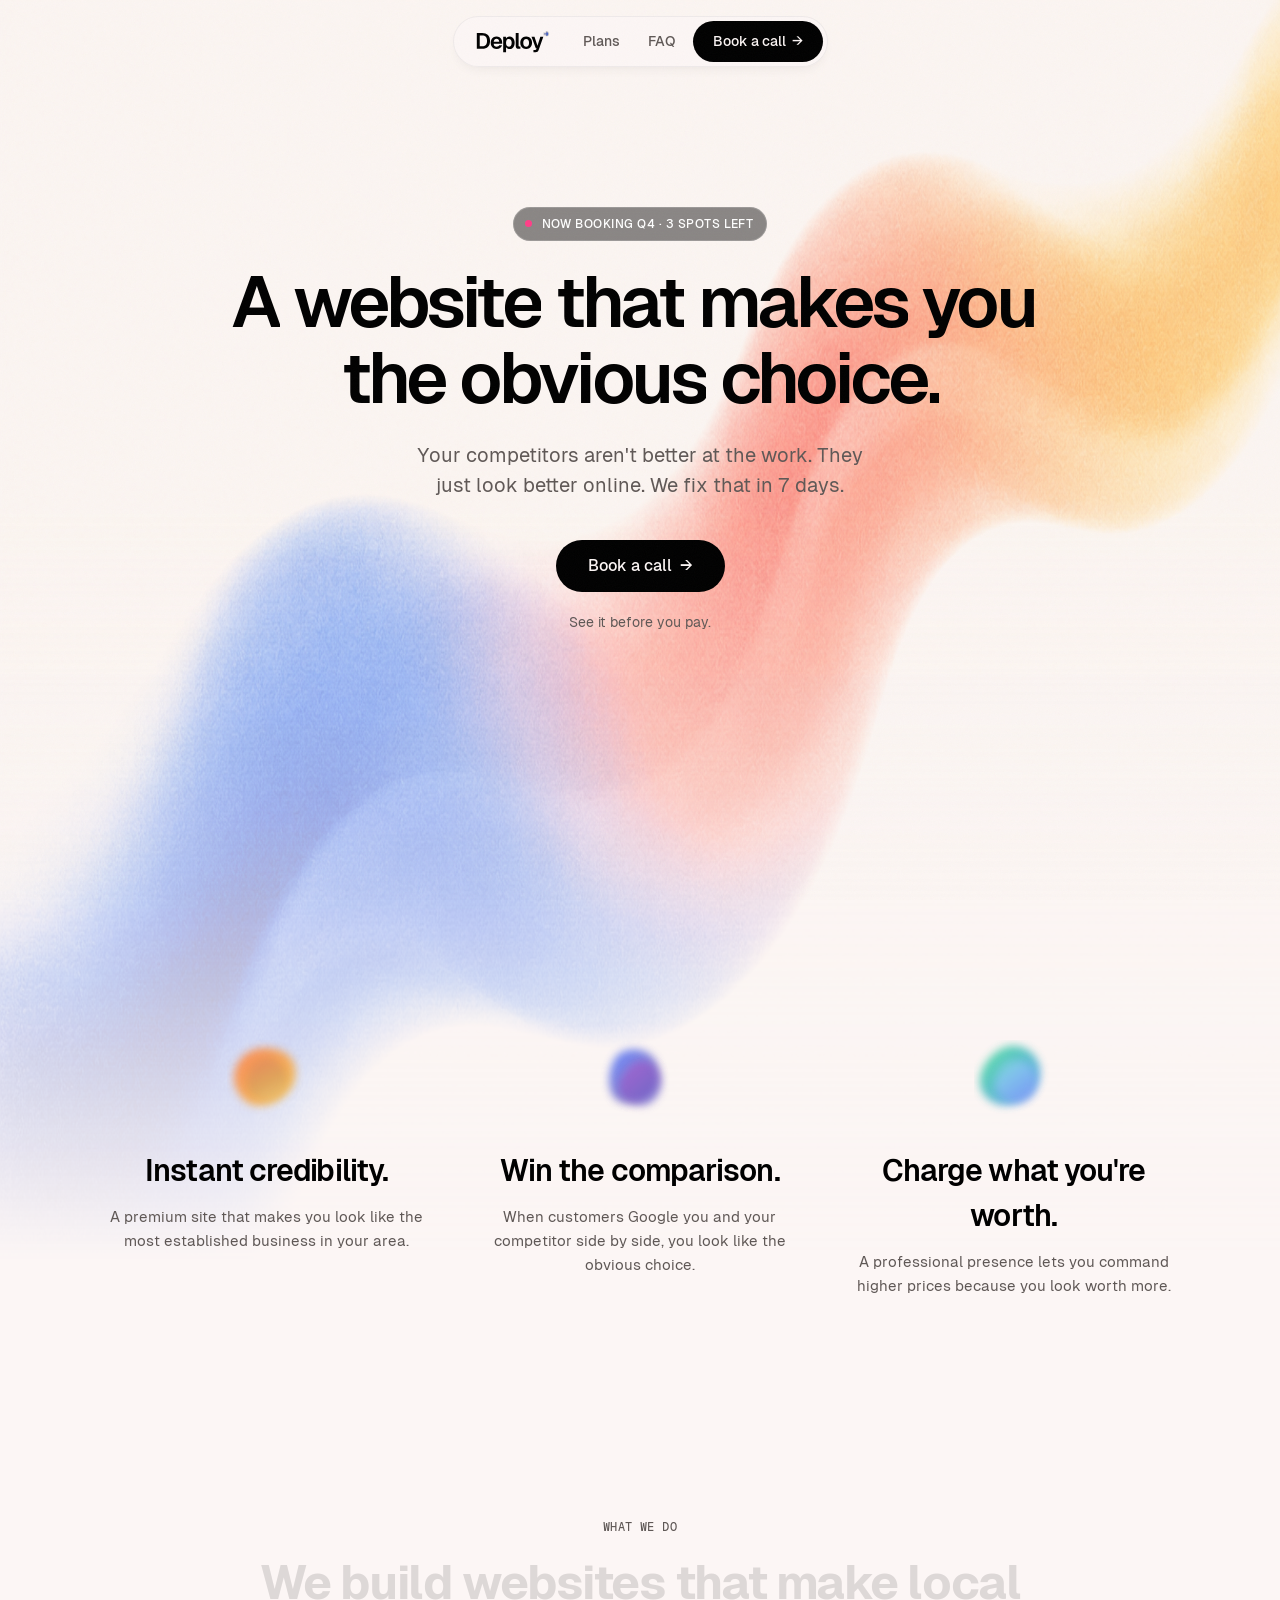
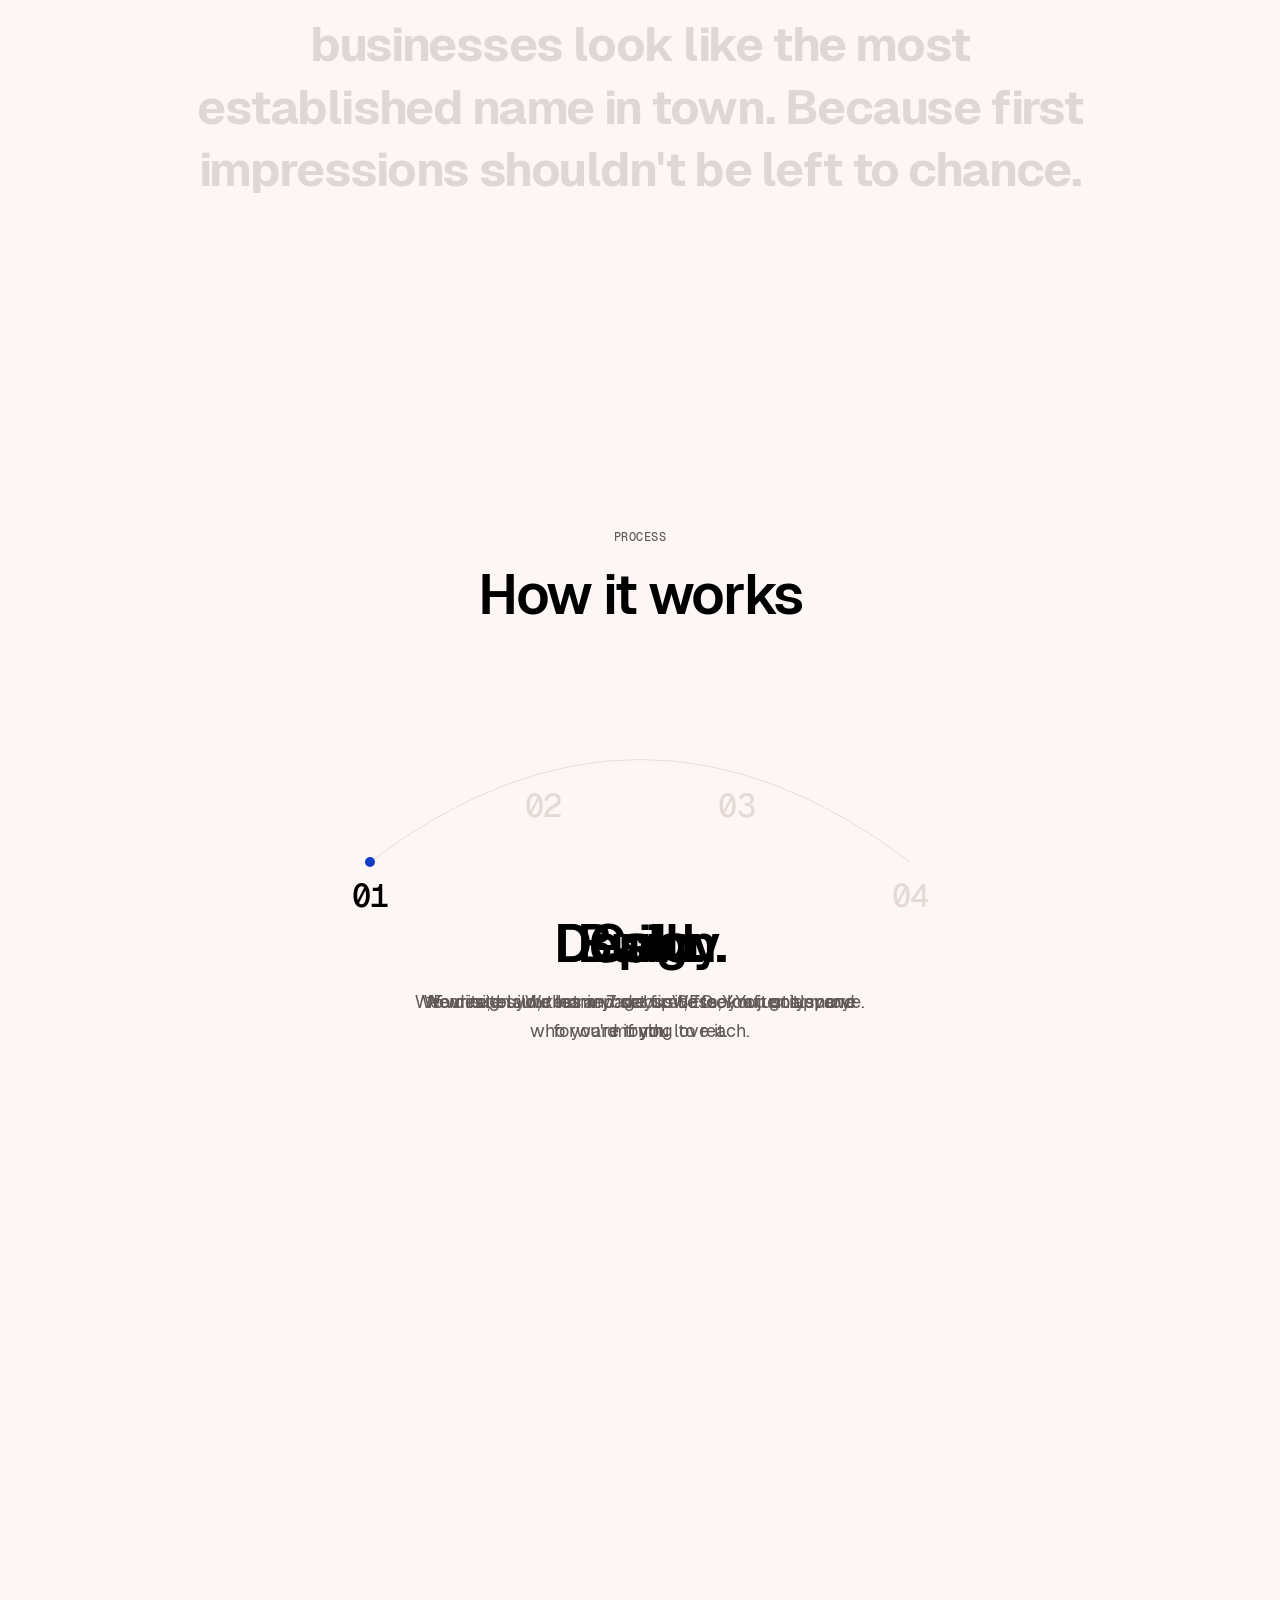
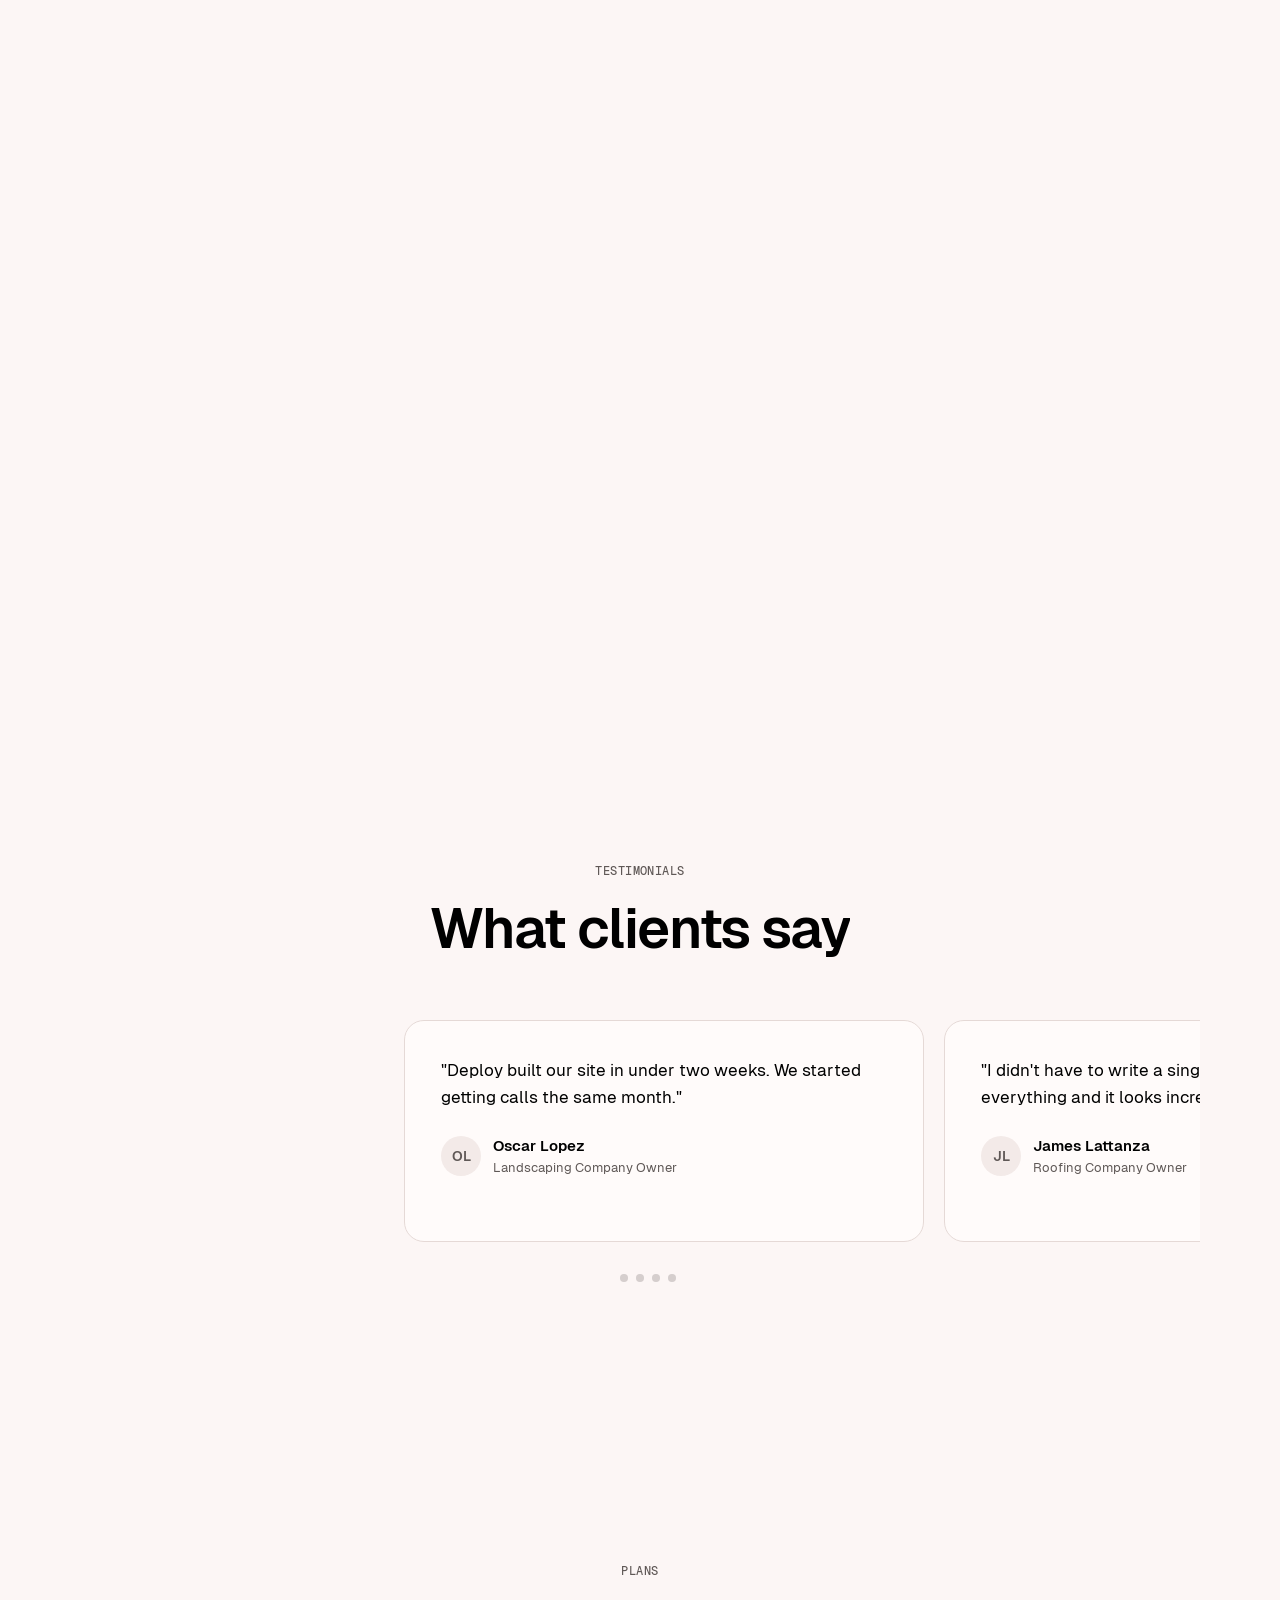
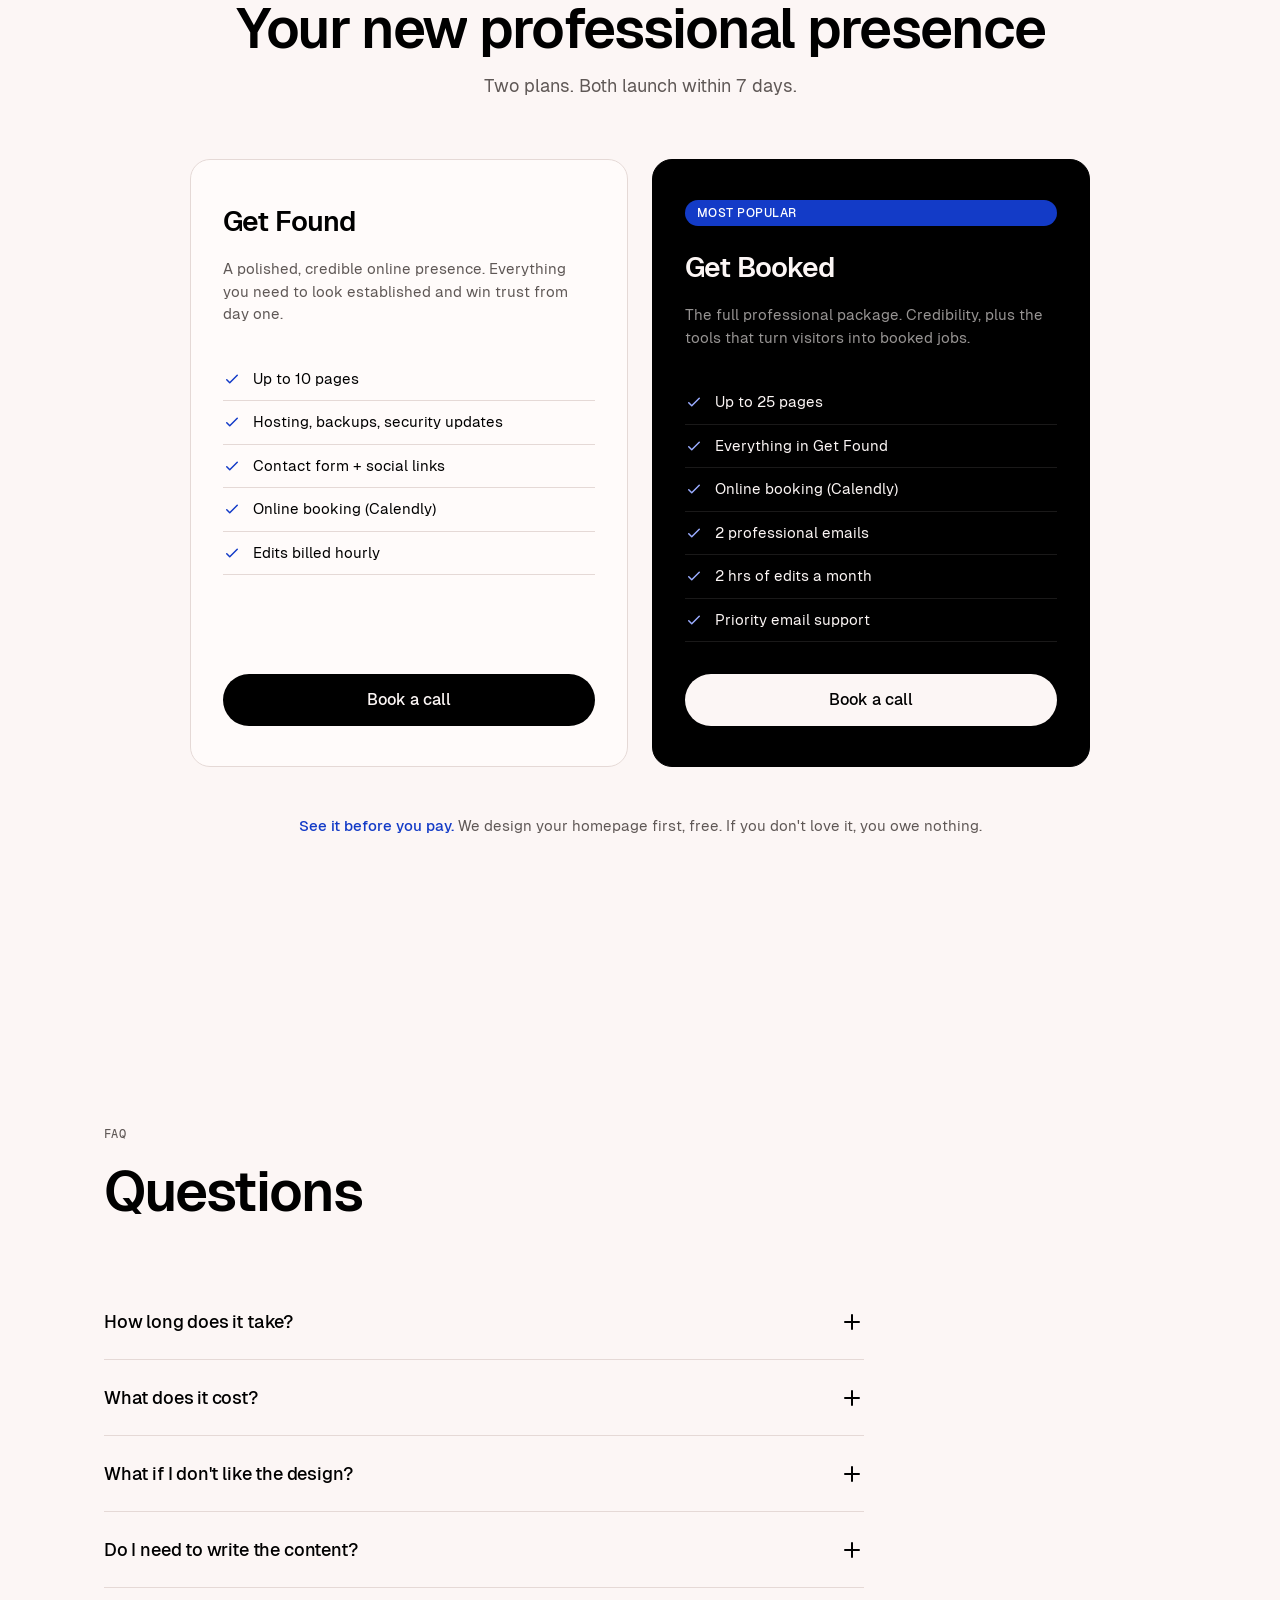
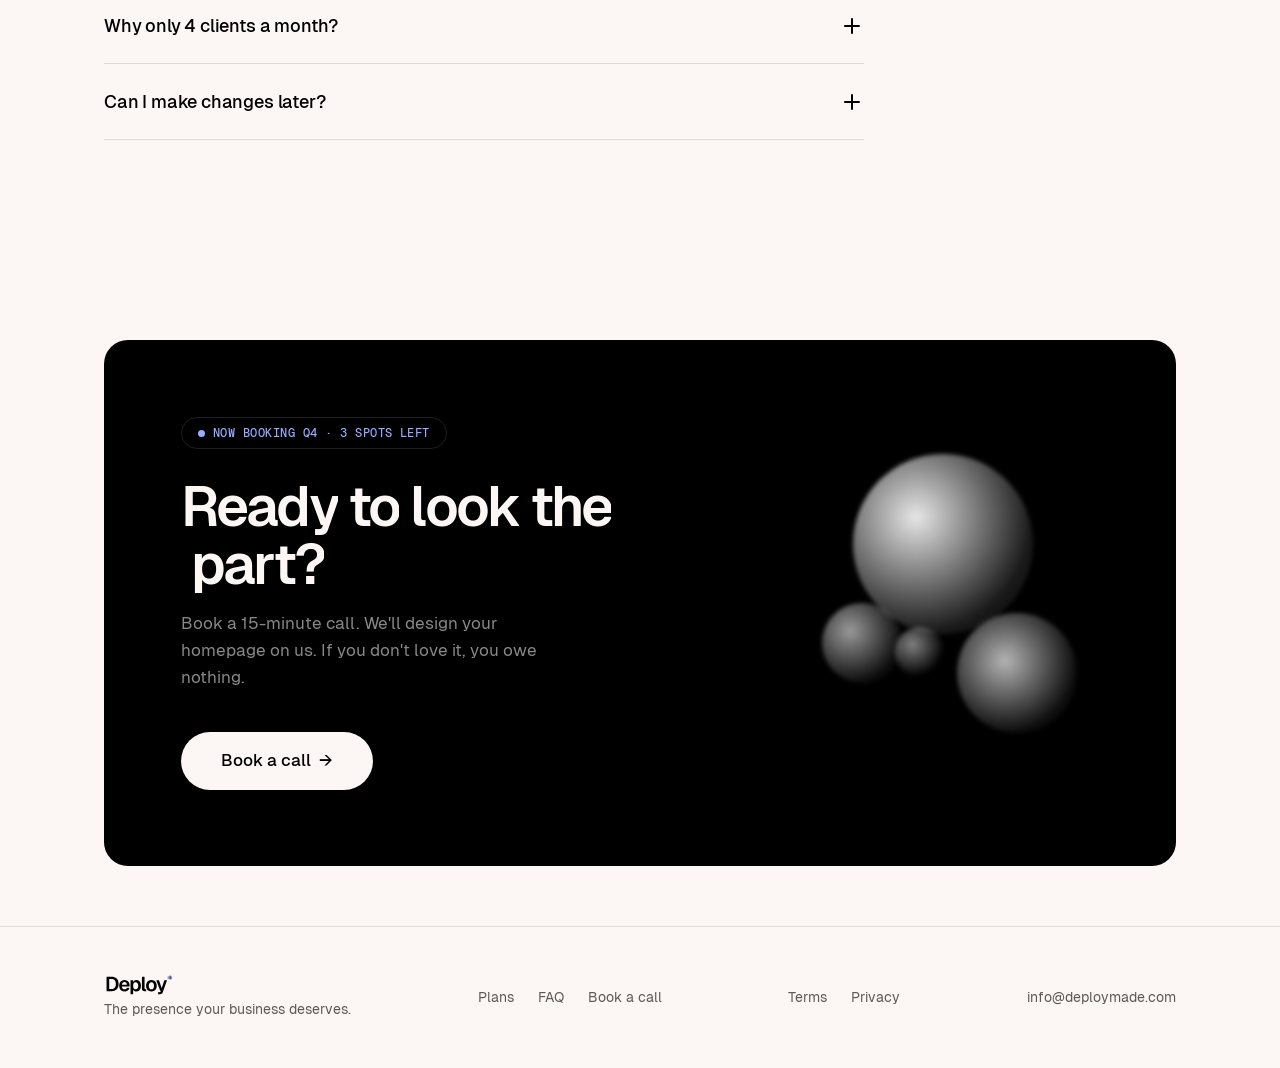
==== index.html @ 28b8e11d "Initial commit: Deploy marketing site Co-Authored-By: Claude Opus 5.5 <noreply@anthropic.com>" ====
<!DOCTYPE html>
<html lang="en">
<head>
  <meta charset="UTF-8">
  <meta name="viewport" content="width=device-width, initial-scale=1.0">
  <title>Deploy | A website that makes you the obvious choice.</title>
  <meta name="description" content="Deploy builds premium websites for local businesses. Look like the most established company in your area. Live in 7 days.">
  <link rel="canonical" href="https://deploymade.com/">
  <meta name="robots" content="index, follow">

  <!-- Open Graph -->
  <meta property="og:type" content="website">
  <meta property="og:url" content="https://deploymade.com/">
  <meta property="og:title" content="Deploy | A website that makes you the obvious choice.">
  <meta property="og:description" content="Deploy builds premium websites for local businesses. Look like the most established company in your area. Live in 7 days.">
  <meta property="og:image" content="https://deploymade.com/og-image.png">
  <meta property="og:site_name" content="Deploy">
  <meta property="og:locale" content="en_US">

  <!-- Twitter Card -->
  <meta name="twitter:card" content="summary_large_image">
  <meta name="twitter:title" content="Deploy | A website that makes you the obvious choice.">
  <meta name="twitter:description" content="Deploy builds premium websites for local businesses. Look like the most established company in your area. Live in 7 days.">
  <meta name="twitter:image" content="https://deploymade.com/og-image.png">

  <!-- Additional SEO -->
  <meta name="author" content="Deploy">
  <meta name="theme-color" content="#FCF6F5">

  <!-- Structured Data -->
  <script type="application/ld+json">
  {
    "@context": "https://schema.org",
    "@type": "ProfessionalService",
    "name": "Deploy",
    "url": "https://deploymade.com",
    "description": "Deploy builds premium websites for local businesses. Look like the most established company in your area. Live in 7 days.",
    "areaServed": "US",
    "serviceType": "Web Design",
    "priceRange": "$$"
  }
  </script>

  <link rel="icon" type="image/x-icon" href="favicon.ico">
  <link rel="icon" type="image/png" sizes="32x32" href="favicon-32x32.png">
  <link rel="apple-touch-icon" sizes="180x180" href="apple-touch-icon.png">

  <!-- Fonts: Geist from Vercel CDN -->
  <style>
    @font-face {
      font-family: 'Geist';
      src: url('fonts/Geist-Regular.woff2') format('woff2');
      font-weight: 400;
      font-style: normal;
      font-display: swap;
    }
    @font-face {
      font-family: 'Geist';
      src: url('fonts/Geist-Medium.woff2') format('woff2');
      font-weight: 500;
      font-style: normal;
      font-display: swap;
    }
    @font-face {
      font-family: 'Geist';
      src: url('fonts/Geist-SemiBold.woff2') format('woff2');
      font-weight: 600;
      font-style: normal;
      font-display: swap;
    }
    @font-face {
      font-family: 'Geist';
      src: url('fonts/Geist-Bold.woff2') format('woff2');
      font-weight: 700;
      font-style: normal;
      font-display: swap;
    }
    @font-face {
      font-family: 'Geist Mono';
      src: url('fonts/GeistMono-Regular.woff2') format('woff2');
      font-weight: 400;
      font-style: normal;
      font-display: swap;
    }
    @font-face {
      font-family: 'Geist Mono';
      src: url('fonts/GeistMono-Medium.woff2') format('woff2');
      font-weight: 500;
      font-style: normal;
      font-display: swap;
    }
    @font-face {
      font-family: 'Geist Mono';
      src: url('fonts/GeistMono-SemiBold.woff2') format('woff2');
      font-weight: 600;
      font-style: normal;
      font-display: swap;
    }
  </style>

  <!-- Favicon (swift) -->
  <link rel="icon" href="data:image/svg+xml,<svg xmlns='http://www.w3.org/2000/svg' viewBox='0 0 100 100'><text y='.9em' font-size='90'>🐦</text></svg>">

  <link rel="stylesheet" href="css/styles.css">

  <!-- Calendly popup widget -->
  <link href="https://assets.calendly.com/assets/external/widget.css" rel="stylesheet">
  <script src="https://assets.calendly.com/assets/external/widget.js" type="text/javascript" async></script>
</head>
<body>

  <!-- ═══════════ PRELOADER ═══════════ -->
  <div class="preloader" id="preloader">
    <div class="preloader-bg"></div>
    <img src="assets/swift-isotype.jpg" alt="" class="preloader-logo">
  </div>

  <!-- ═══════════ NAV ═══════════ -->
  <nav class="nav">
    <div class="nav-pill">
      <a href="#" class="nav-logo">
        <img src="assets/deploy-logo.svg" alt="Deploy" class="nav-logo-img">
      </a>
      <div class="nav-links">
        <a href="#plans">Plans</a>
        <a href="#faq">FAQ</a>
      </div>
      <a href="#book" class="nav-cta">Book a call <span class="arrow">&rarr;</span></a>
      <button class="mobile-toggle" aria-label="Menu">
        <span></span><span></span><span></span>
      </button>
    </div>
  </nav>

  <!-- Mobile Menu -->
  <div class="mobile-menu">
    <a href="#plans">Plans</a>
    <a href="#faq">FAQ</a>
    <a href="#book" class="btn-primary">Book a call <span class="arrow">&rarr;</span></a>
  </div>

  <!-- ═══════════ HERO ═══════════ -->
  <section class="hero">
    <div class="hero-canvas-wrap">
      <canvas id="hero-canvas"></canvas>
      <img id="hero-flow-src" src="assets/hero-flow.png" alt="" style="display:none;">
    </div>
    <div class="container">
      <div class="hero-content">
        <p class="hero-badge"><span class="hero-badge-dot" aria-hidden="true"></span>Now booking Q4 &middot; 3 spots left</p>
        <h1 class="display">A website that makes you the obvious choice.</h1>
        <p class="subhead">Your competitors aren't better at the work. They just look better online. We fix that in 7 days.</p>
        <div class="hero-buttons">
          <a href="#book" class="btn-primary">Book a call <span class="arrow">&rarr;</span></a>
        </div>
        <p class="guarantee">See it before you pay.</p>
      </div>
    </div>
  </section>

  <!-- ═══════════ WORK (hidden until projects ready) ═══════════ -->
  <section id="work" style="display:none;">
    <div class="container">
      <h2 class="headline" data-text-reveal>Work</h2>
      <div class="work-grid" data-stagger="0.15">

        <div class="work-card">
          <div class="work-card-img">
            <div class="placeholder-icon">
              <svg width="48" height="48" fill="none" viewBox="0 0 24 24"><rect x="3" y="3" width="18" height="18" rx="3" stroke="currentColor" stroke-width="1.5"/><path d="M3 16l5-5 4 4 4-6 5 7" stroke="currentColor" stroke-width="1.5" stroke-linejoin="round"/></svg>
            </div>
          </div>
          <div class="work-card-body">
            <h3>Coming soon</h3>
            <div class="work-card-tags">
              <span class="tag">Website</span>
              <span class="tag">SEO</span>
            </div>
          </div>
        </div>

        <div class="work-card">
          <div class="work-card-img">
            <div class="placeholder-icon">
              <svg width="48" height="48" fill="none" viewBox="0 0 24 24"><rect x="3" y="3" width="18" height="18" rx="3" stroke="currentColor" stroke-width="1.5"/><path d="M3 16l5-5 4 4 4-6 5 7" stroke="currentColor" stroke-width="1.5" stroke-linejoin="round"/></svg>
            </div>
          </div>
          <div class="work-card-body">
            <h3>Coming soon</h3>
            <div class="work-card-tags">
              <span class="tag">Website</span>
              <span class="tag">Booking</span>
            </div>
          </div>
        </div>

        <div class="work-card">
          <div class="work-card-img">
            <div class="placeholder-icon">
              <svg width="48" height="48" fill="none" viewBox="0 0 24 24"><rect x="3" y="3" width="18" height="18" rx="3" stroke="currentColor" stroke-width="1.5"/><path d="M3 16l5-5 4 4 4-6 5 7" stroke="currentColor" stroke-width="1.5" stroke-linejoin="round"/></svg>
            </div>
          </div>
          <div class="work-card-body">
            <h3>Coming soon</h3>
            <div class="work-card-tags">
              <span class="tag">Website</span>
              <span class="tag">SEO</span>
            </div>
          </div>
        </div>

        <div class="work-card">
          <div class="work-card-img">
            <div class="placeholder-icon">
              <svg width="48" height="48" fill="none" viewBox="0 0 24 24"><rect x="3" y="3" width="18" height="18" rx="3" stroke="currentColor" stroke-width="1.5"/><path d="M3 16l5-5 4 4 4-6 5 7" stroke="currentColor" stroke-width="1.5" stroke-linejoin="round"/></svg>
            </div>
          </div>
          <div class="work-card-body">
            <h3>Coming soon</h3>
            <div class="work-card-tags">
              <span class="tag">Website</span>
              <span class="tag">Branding</span>
            </div>
          </div>
        </div>

      </div>
    </div>
  </section>

  <!-- ═══════════ VALUE STRIP ═══════════ -->
  <section class="value-strip">
    <div class="container">
      <div class="value-grid" data-stagger="0.15">

        <div class="value-item">
          <div class="value-icon">
            <svg width="80" height="80" viewBox="0 0 80 80" fill="none" xmlns="http://www.w3.org/2000/svg">
              <defs>
                <filter id="blob1-blur" x="-20%" y="-20%" width="140%" height="140%">
                  <feGaussianBlur in="SourceGraphic" stdDeviation="4"/>
                </filter>
                <linearGradient id="blob1-a" x1="10" y1="10" x2="70" y2="70" gradientUnits="userSpaceOnUse">
                  <stop offset="0%" stop-color="#FF7B3A"/>
                  <stop offset="100%" stop-color="#F5C842"/>
                </linearGradient>
                <linearGradient id="blob1-b" x1="30" y1="5" x2="55" y2="65" gradientUnits="userSpaceOnUse">
                  <stop offset="0%" stop-color="#E8785A"/>
                  <stop offset="60%" stop-color="#D4A05C"/>
                  <stop offset="100%" stop-color="#F0D080"/>
                </linearGradient>
              </defs>
              <path d="M38 8c14 0 28 6 30 20s-4 22-14 30-26 10-34 4S4 44 8 30 24 8 38 8z" fill="url(#blob1-a)" filter="url(#blob1-blur)" opacity="0.85"/>
              <path d="M44 18c10 2 18 12 16 24s-10 18-22 18S18 52 20 38s14-22 24-20z" fill="url(#blob1-b)" filter="url(#blob1-blur)" opacity="0.7"/>
            </svg>
          </div>
          <h3>Instant credibility.</h3>
          <p>A premium site that makes you look like the most established business in your area.</p>
        </div>

        <div class="value-item">
          <div class="value-icon">
            <svg width="80" height="80" viewBox="0 0 80 80" fill="none" xmlns="http://www.w3.org/2000/svg">
              <defs>
                <filter id="blob2-blur" x="-20%" y="-20%" width="140%" height="140%">
                  <feGaussianBlur in="SourceGraphic" stdDeviation="4"/>
                </filter>
                <linearGradient id="blob2-a" x1="5" y1="20" x2="50" y2="70" gradientUnits="userSpaceOnUse">
                  <stop offset="0%" stop-color="#4A6CF7"/>
                  <stop offset="100%" stop-color="#7B5EA7"/>
                </linearGradient>
                <linearGradient id="blob2-b" x1="35" y1="10" x2="75" y2="55" gradientUnits="userSpaceOnUse">
                  <stop offset="0%" stop-color="#C850C0"/>
                  <stop offset="100%" stop-color="#4158D0"/>
                </linearGradient>
              </defs>
              <path d="M22 12c12-6 28-2 34 10s4 28-8 36S18 66 12 54 10 18 22 12z" fill="url(#blob2-a)" filter="url(#blob2-blur)" opacity="0.8"/>
              <path d="M48 22c10 4 16 16 12 28s-14 18-26 14S16 50 22 38s16-20 26-16z" fill="url(#blob2-b)" filter="url(#blob2-blur)" opacity="0.6"/>
            </svg>
          </div>
          <h3>Win the comparison.</h3>
          <p>When customers Google you and your competitor side by side, you look like the obvious choice.</p>
        </div>

        <div class="value-item">
          <div class="value-icon">
            <svg width="80" height="80" viewBox="0 0 80 80" fill="none" xmlns="http://www.w3.org/2000/svg">
              <defs>
                <filter id="blob3-blur" x="-20%" y="-20%" width="140%" height="140%">
                  <feGaussianBlur in="SourceGraphic" stdDeviation="4"/>
                </filter>
                <linearGradient id="blob3-a" x1="10" y1="15" x2="65" y2="70" gradientUnits="userSpaceOnUse">
                  <stop offset="0%" stop-color="#34D399"/>
                  <stop offset="100%" stop-color="#3B82F6"/>
                </linearGradient>
                <linearGradient id="blob3-b" x1="20" y1="5" x2="60" y2="60" gradientUnits="userSpaceOnUse">
                  <stop offset="0%" stop-color="#6EE7B7"/>
                  <stop offset="50%" stop-color="#93C5FD"/>
                  <stop offset="100%" stop-color="#818CF8"/>
                </linearGradient>
              </defs>
              <path d="M36 6c16-2 30 10 30 26s-10 28-26 32S8 60 6 44 20 8 36 6z" fill="url(#blob3-a)" filter="url(#blob3-blur)" opacity="0.8"/>
              <path d="M42 20c12 0 22 10 20 24s-12 20-24 18S18 50 22 38s8-18 20-18z" fill="url(#blob3-b)" filter="url(#blob3-blur)" opacity="0.65"/>
            </svg>
          </div>
          <h3>Charge what you're worth.</h3>
          <p>A professional presence lets you command higher prices because you look worth more.</p>
        </div>

      </div>
    </div>
  </section>

  <!-- ═══════════ WHAT WE DO ═══════════ -->
  <section class="what-we-do">
    <div class="container">
      <p class="label" data-reveal="up" style="text-align:center; margin-bottom:16px;">What we do</p>
      <h2 class="scroll-text" data-scroll-reveal>We build websites that make local businesses look like the most established name in town. Because first impressions shouldn't be left to chance.</h2>
    </div>
  </section>

  <!-- ═══════════ HOW IT WORKS ═══════════ -->
  <section id="how-it-works">
    <div class="process-scroll">
      <div class="process-sticky">
        <p class="label" data-reveal="up" style="text-align:center; margin-bottom:16px;">Process</p>
        <h2 class="headline" data-text-reveal style="text-align:center">How it works</h2>

        <div class="process-arc-wrap">
          <svg class="process-arc" viewBox="0 0 600 160" fill="none" xmlns="http://www.w3.org/2000/svg">
            <path class="process-arc-path" d="M 30 155 Q 300 -50 570 155" stroke="rgba(0,0,0,0.1)" stroke-width="1" fill="none"/>
          </svg>
          <div class="process-dot"></div>
          <div class="process-nums">
            <div class="process-num active" data-idx="0">01</div>
            <div class="process-num" data-idx="1">02</div>
            <div class="process-num" data-idx="2">03</div>
            <div class="process-num" data-idx="3">04</div>
          </div>
        </div>

        <div class="process-panels">
          <div class="process-panel active">
            <h3 class="process-title">Call.</h3>
            <p class="process-desc">15 minutes. We learn your business, your goals, and who you're trying to reach.</p>
          </div>
          <div class="process-panel">
            <h3 class="process-title">Design.</h3>
            <p class="process-desc">We design your homepage first, free. You only move forward if you love it.</p>
          </div>
          <div class="process-panel">
            <h3 class="process-title">Build.</h3>
            <p class="process-desc">We write, build, test and set up SEO. You just approve.</p>
          </div>
          <div class="process-panel">
            <h3 class="process-title">Deploy.</h3>
            <p class="process-desc">Your site launches in 7 days. We look after it every month.</p>
          </div>
        </div>
      </div>
    </div>
  </section>

  <!-- ═══════════ TESTIMONIALS ═══════════ -->
  <section id="testimonials">
    <div class="container">
      <p class="label" data-reveal="up" style="text-align:center; margin-bottom:16px;">Testimonials</p>
      <h2 class="headline" data-text-reveal>What clients say</h2>

      <div class="testimonials-carousel" data-stagger="0.2">
        <div class="testimonials-track">

        <div class="testimonial-card">
          <blockquote>"Deploy built our site in under two weeks. We started getting calls the same month."</blockquote>
          <div class="testimonial-author">
            <div class="testimonial-avatar">OL</div>
            <div class="testimonial-info">
              <div class="name">Oscar Lopez</div>
              <div class="role">Landscaping Company Owner</div>
            </div>
          </div>
        </div>

        <div class="testimonial-card">
          <blockquote>"I didn't have to write a single word. They handled everything and it looks incredible."</blockquote>
          <div class="testimonial-author">
            <div class="testimonial-avatar">JL</div>
            <div class="testimonial-info">
              <div class="name">James Lattanza</div>
              <div class="role">Roofing Company Owner</div>
            </div>
          </div>
        </div>

        <div class="testimonial-card">
          <blockquote>"Our old website looked like it was from 2010. Now customers tell us we look like a national brand."</blockquote>
          <div class="testimonial-author">
            <div class="testimonial-avatar">MR</div>
            <div class="testimonial-info">
              <div class="name">Maria Reyes</div>
              <div class="role">Cleaning Service Owner</div>
            </div>
          </div>
        </div>

        <div class="testimonial-card">
          <blockquote>"The whole process was painless. They asked a few questions, and a week later we had a site that actually converts."</blockquote>
          <div class="testimonial-author">
            <div class="testimonial-avatar">DW</div>
            <div class="testimonial-info">
              <div class="name">David Walsh</div>
              <div class="role">HVAC Company Owner</div>
            </div>
          </div>
        </div>

        <div class="testimonial-card">
          <blockquote>"We went from zero online presence to ranking on the first page. Best investment we've made this year."</blockquote>
          <div class="testimonial-author">
            <div class="testimonial-avatar">SK</div>
            <div class="testimonial-info">
              <div class="name">Sarah Kim</div>
              <div class="role">Dental Practice Owner</div>
            </div>
          </div>
        </div>

        </div>
      </div>
      <div class="testimonials-dots"></div>
    </div>
  </section>

  <!-- ═══════════ PLANS ═══════════ -->
  <section id="plans">
    <div class="container">
      <p class="label" data-reveal="up" style="text-align:center; margin-bottom:16px;">Plans</p>
      <h2 class="headline" data-text-reveal>Your new professional presence</h2>
      <p class="plans-intro" data-reveal="up" data-revealDelay="0.2">Two plans. Both launch within 7 days.</p>

      <div class="plans-grid" data-stagger="0.2">

        <!-- Get Found -->
        <div class="plan-card">
          <h3>Get Found</h3>
          <p class="plan-desc">A polished, credible online presence. Everything you need to look established and win trust from day one.</p>
          <ul class="plan-features">
            <li>
              <svg class="check" viewBox="0 0 24 24" fill="none"><path d="M5 13l4 4L19 7" stroke="#133BC7" stroke-width="2" stroke-linecap="round" stroke-linejoin="round"/></svg>
              Up to 10 pages
            </li>
            <li>
              <svg class="check" viewBox="0 0 24 24" fill="none"><path d="M5 13l4 4L19 7" stroke="#133BC7" stroke-width="2" stroke-linecap="round" stroke-linejoin="round"/></svg>
              Hosting, backups, security updates
            </li>
            <li>
              <svg class="check" viewBox="0 0 24 24" fill="none"><path d="M5 13l4 4L19 7" stroke="#133BC7" stroke-width="2" stroke-linecap="round" stroke-linejoin="round"/></svg>
              Contact form + social links
            </li>
            <li>
              <svg class="check" viewBox="0 0 24 24" fill="none"><path d="M5 13l4 4L19 7" stroke="#133BC7" stroke-width="2" stroke-linecap="round" stroke-linejoin="round"/></svg>
              Online booking (Calendly)
            </li>
            <li>
              <svg class="check" viewBox="0 0 24 24" fill="none"><path d="M5 13l4 4L19 7" stroke="#133BC7" stroke-width="2" stroke-linecap="round" stroke-linejoin="round"/></svg>
              Edits billed hourly
            </li>
          </ul>
          <a href="#book" class="btn-plan">Book a call</a>
        </div>

        <!-- Get Booked -->
        <div class="plan-card featured">
          <span class="plan-badge">Most popular</span>
          <h3>Get Booked</h3>
          <p class="plan-desc">The full professional package. Credibility, plus the tools that turn visitors into booked jobs.</p>
          <ul class="plan-features">
            <li>
              <svg class="check" viewBox="0 0 24 24" fill="none"><path d="M5 13l4 4L19 7" stroke="#9AACFF" stroke-width="2" stroke-linecap="round" stroke-linejoin="round"/></svg>
              Up to 25 pages
            </li>
            <li>
              <svg class="check" viewBox="0 0 24 24" fill="none"><path d="M5 13l4 4L19 7" stroke="#9AACFF" stroke-width="2" stroke-linecap="round" stroke-linejoin="round"/></svg>
              Everything in Get Found
            </li>
            <li>
              <svg class="check" viewBox="0 0 24 24" fill="none"><path d="M5 13l4 4L19 7" stroke="#9AACFF" stroke-width="2" stroke-linecap="round" stroke-linejoin="round"/></svg>
              Online booking (Calendly)
            </li>
            <li>
              <svg class="check" viewBox="0 0 24 24" fill="none"><path d="M5 13l4 4L19 7" stroke="#9AACFF" stroke-width="2" stroke-linecap="round" stroke-linejoin="round"/></svg>
              2 professional emails
            </li>
            <li>
              <svg class="check" viewBox="0 0 24 24" fill="none"><path d="M5 13l4 4L19 7" stroke="#9AACFF" stroke-width="2" stroke-linecap="round" stroke-linejoin="round"/></svg>
              2 hrs of edits a month
            </li>
            <li>
              <svg class="check" viewBox="0 0 24 24" fill="none"><path d="M5 13l4 4L19 7" stroke="#9AACFF" stroke-width="2" stroke-linecap="round" stroke-linejoin="round"/></svg>
              Priority email support
            </li>
          </ul>
          <a href="#book" class="btn-plan">Book a call</a>
        </div>

      </div>

      <div class="plans-footer" data-reveal="up" data-revealDelay="0.3">
        <p><span class="blue">See it before you pay.</span> We design your homepage first, free. If you don't love it, you owe nothing.</p>
      </div>
    </div>
  </section>

  <!-- ═══════════ FAQ ═══════════ -->
  <section id="faq">
    <div class="container">
      <p class="label" data-reveal="up" style="margin-bottom:16px;">FAQ</p>
      <h2 class="headline" data-text-reveal>Questions</h2>

      <div class="faq-list" data-stagger="0.1">

        <div class="faq-item">
          <button class="faq-question">
            How long does it take?
            <svg class="faq-icon" viewBox="0 0 24 24" fill="none"><path d="M12 5v14M5 12h14" stroke="currentColor" stroke-width="2" stroke-linecap="round"/></svg>
          </button>
          <div class="faq-answer">
            <div class="faq-answer-inner">About 7 days once we have everything we need from you.</div>
          </div>
        </div>

        <div class="faq-item">
          <button class="faq-question">
            What does it cost?
            <svg class="faq-icon" viewBox="0 0 24 24" fill="none"><path d="M12 5v14M5 12h14" stroke="currentColor" stroke-width="2" stroke-linecap="round"/></svg>
          </button>
          <div class="faq-answer">
            <div class="faq-answer-inner">Every plan is quoted on the call, so you only pay for what you need.</div>
          </div>
        </div>

        <div class="faq-item">
          <button class="faq-question">
            What if I don't like the design?
            <svg class="faq-icon" viewBox="0 0 24 24" fill="none"><path d="M12 5v14M5 12h14" stroke="currentColor" stroke-width="2" stroke-linecap="round"/></svg>
          </button>
          <div class="faq-answer">
            <div class="faq-answer-inner">Then you don't pay anything. See it before you pay.</div>
          </div>
        </div>

        <div class="faq-item">
          <button class="faq-question">
            Do I need to write the content?
            <svg class="faq-icon" viewBox="0 0 24 24" fill="none"><path d="M12 5v14M5 12h14" stroke="currentColor" stroke-width="2" stroke-linecap="round"/></svg>
          </button>
          <div class="faq-answer">
            <div class="faq-answer-inner">No. We write everything. You just approve.</div>
          </div>
        </div>

        <div class="faq-item">
          <button class="faq-question">
            Why only 4 clients a month?
            <svg class="faq-icon" viewBox="0 0 24 24" fill="none"><path d="M12 5v14M5 12h14" stroke="currentColor" stroke-width="2" stroke-linecap="round"/></svg>
          </button>
          <div class="faq-answer">
            <div class="faq-answer-inner">We're a small, dedicated team. Limiting new projects is how we launch every site in 7 days without cutting corners.</div>
          </div>
        </div>

        <div class="faq-item">
          <button class="faq-question">
            Can I make changes later?
            <svg class="faq-icon" viewBox="0 0 24 24" fill="none"><path d="M12 5v14M5 12h14" stroke="currentColor" stroke-width="2" stroke-linecap="round"/></svg>
          </button>
          <div class="faq-answer">
            <div class="faq-answer-inner">Yes. Ongoing updates are included with select plans. We'll walk you through the options on the call.</div>
          </div>
        </div>

      </div>
    </div>
  </section>

  <!-- ═══════════ CLOSING CTA ═══════════ -->
  <section class="closing-cta" id="book">
    <div class="container">
      <div class="cta-card">
        <div class="cta-content">
          <div class="spots" data-reveal="up"><span class="hero-badge-dot" aria-hidden="true"></span>Now booking Q4 &middot; 3 spots left</div>
          <h2 class="display" data-text-reveal>Ready to look the part?</h2>
          <p class="subhead" data-reveal="up" data-revealDelay="0.2">Book a 15-minute call. We'll design your homepage on us. If you don't love it, you owe nothing.</p>
          <a href="#book" class="btn-cta" data-reveal="up" data-revealDelay="0.4">Book a call <span class="arrow">&rarr;</span></a>
        </div>
        <div class="cta-visual" aria-hidden="true">
          <div class="cta-orb cta-orb-1"></div>
          <div class="cta-orb cta-orb-2"></div>
          <div class="cta-orb cta-orb-3"></div>
          <div class="cta-orb cta-orb-4"></div>
        </div>
      </div>
    </div>
  </section>

  <!-- ═══════════ FOOTER ═══════════ -->
  <footer class="footer">
    <div class="container">
      <div class="footer-inner">
        <div class="footer-brand">
          <div class="logo-text">
            <img src="assets/deploy-logo.svg" alt="Deploy" class="footer-logo-img">
          </div>
          <span class="footer-tagline">The presence your business deserves.</span>
        </div>
        <div class="footer-links">
          <a href="#plans">Plans</a>
          <a href="#faq">FAQ</a>
          <a href="#book">Book a call</a>
        </div>
        <div class="footer-links">
          <a href="/terms">Terms</a>
          <a href="/privacy">Privacy</a>
        </div>
        <div class="footer-email">
          <a href="mailto:info@deploymade.com">info@deploymade.com</a>
        </div>
      </div>
    </div>
  </footer>

  <script src="js/main.js"></script>
  <script>
    document.addEventListener('click', function(e) {
      var link = e.target.closest('a[href="#book"]');
      if (link && typeof Calendly !== 'undefined') {
        e.preventDefault();
        Calendly.initPopupWidget({ url: 'https://calendly.com/deploymade-info/30min' });
      }
    });
  </script>
</body>
</html>
---- css/styles.css ----
/* ═══════════════════════════════════════════════
   Deploy — Brand Tokens
   ═══════════════════════════════════════════════ */
:root {
  --cream:       #FCF6F5;
  --cream-50:    #FFFBFA;
  --cream-200:   #F3EAE8;
  --line:        #E5D9D6;
  --ink:         #000000;
  --ink-muted:   #5F5856;
  --swift-blue:  #133BC7;
  --swift-light: #9AACFF;

  --font-sans:  'Geist', -apple-system, BlinkMacSystemFont, 'Segoe UI', sans-serif;
  --font-mono:  'Geist Mono', 'SF Mono', 'Fira Code', monospace;

  --ease-out: cubic-bezier(0.16, 1, 0.3, 1);
  --ease-in-out: cubic-bezier(0.65, 0, 0.35, 1);

  --max-w: 1200px;
  --gutter: 24px;
}

@media (min-width: 768px) {
  :root { --gutter: 40px; }
}
@media (min-width: 1024px) {
  :root { --gutter: 64px; }
}

/* ═══════════════════════════════════════════════
   Reset
   ═══════════════════════════════════════════════ */
*, *::before, *::after { box-sizing: border-box; margin: 0; padding: 0; }

html {
  scroll-behavior: smooth;
  -webkit-font-smoothing: antialiased;
  -moz-osx-font-smoothing: grayscale;
}

body {
  font-family: var(--font-sans);
  font-weight: 400;
  font-size: 17px;
  line-height: 1.5;
  color: var(--ink);
  background: var(--cream);
  overflow-x: hidden;
}

/* Preloader */
.preloader {
  position: fixed;
  inset: 0;
  z-index: 9999;
  background: var(--cream);
  display: flex;
  align-items: center;
  justify-content: center;
}
.preloader.fly .preloader-bg {
  opacity: 0;
}
.preloader.hidden {
  visibility: hidden;
  pointer-events: none;
}
.preloader-bg {
  position: absolute;
  inset: 0;
  background: var(--cream);
  transition: opacity 0.5s cubic-bezier(0.16, 1, 0.3, 1) 0.4s;
}
.preloader-logo {
  width: 400px;
  height: 400px;
  object-fit: contain;
  position: relative;
  z-index: 1;
  animation: preloaderPulse 1.8s ease-in-out infinite;
}
.preloader.fly .preloader-logo {
  animation: flyAway 1s cubic-bezier(0.4, 0, 0.2, 1) forwards;
}
@keyframes preloaderPulse {
  0%, 100% { opacity: 0.4; transform: scale(0.95); }
  50% { opacity: 1; transform: scale(1); }
}
@keyframes flyAway {
  0%   { transform: translate(0, 0) rotate(0deg) scale(1); opacity: 1; }
  30%  { transform: translate(5vw, -20px) rotate(-5deg) scale(1.05); opacity: 1; }
  100% { transform: translate(120vw, -100px) rotate(15deg) scale(0.5); opacity: 0; }
}

img, svg { display: block; max-width: 100%; }
a { color: inherit; text-decoration: none; }
button { font: inherit; cursor: pointer; border: none; background: none; }
ul, ol { list-style: none; }

/* ═══════════════════════════════════════════════
   Typography
   ═══════════════════════════════════════════════ */
.display {
  font-weight: 600;
  letter-spacing: -0.05em;
  line-height: 1.05;
}
.headline {
  font-weight: 600;
  letter-spacing: -0.03em;
  line-height: 1.15;
}
.label {
  font-family: var(--font-mono);
  font-weight: 500;
  font-size: 12px;
  letter-spacing: 0.04em;
  text-transform: uppercase;
  color: var(--ink-muted);
}

/* ═══════════════════════════════════════════════
   Layout
   ═══════════════════════════════════════════════ */
.container {
  width: 100%;
  max-width: var(--max-w);
  margin: 0 auto;
  padding: 0 var(--gutter);
}

section {
  padding: 100px 0;
}

@media (min-width: 768px) {
  section { padding: 140px 0; }
}

/* ═══════════════════════════════════════════════
   Card perspective for tilt hover
   ═══════════════════════════════════════════════ */
.work-card, .plan-card, .testimonial-card {
  perspective: 800px;
}

/* Hero canvas */
.hero-canvas-wrap {
  position: absolute;
  top: 0;
  left: 0;
  right: 0;
  bottom: -40vh;
  z-index: 0;
  overflow: hidden;
  -webkit-mask-image: linear-gradient(to bottom, black 40%, transparent 100%);
  mask-image: linear-gradient(to bottom, black 40%, transparent 100%);
}
.hero-canvas-wrap canvas {
  display: block;
  width: 100%;
  height: 100%;
  opacity: 0.65;
}
.hero-content {
  position: relative;
  z-index: 1;
  pointer-events: auto;
}
.hero .container {
  position: relative;
  z-index: 1;
}
.hero-bg-image {
  position: absolute;
  inset: 0;
  z-index: 0;
  overflow: hidden;
  opacity: 0.2;
  transition: opacity 1.5s ease;
}
.hero-bg-image img {
  width: 100%;
  height: 100%;
  object-fit: cover;
}


/* ═══════════════════════════════════════════════
   Navigation — frosted glass floating pill
   ═══════════════════════════════════════════════ */
.nav {
  position: fixed;
  top: 16px;
  left: 0;
  right: 0;
  z-index: 100;
  display: flex;
  justify-content: center;
  pointer-events: none;
}
.nav-pill {
  display: flex;
  align-items: center;
  gap: 4px;
  padding: 4px;
  border-radius: 100px;
  background: rgba(252, 246, 245, 0.94);
  backdrop-filter: blur(40px);
  -webkit-backdrop-filter: blur(40px);
  border: 1px solid rgba(200, 200, 200, 0.25);
  box-shadow:
    0 6px 10px -2px rgba(0, 0, 0, 0.04),
    0 2px 4px -2px rgba(0, 0, 0, 0.03);
  pointer-events: auto;
  transition: box-shadow 0.4s, background 0.4s;
}
.nav.scrolled .nav-pill {
  box-shadow:
    0 8px 16px -4px rgba(0, 0, 0, 0.08),
    0 2px 6px -2px rgba(0, 0, 0, 0.04);
}
.nav-logo {
  display: flex;
  align-items: center;
  padding: 0 14px 0 16px;
  white-space: nowrap;
}
.nav-logo-img {
  height: 22px;
  width: auto;
}
.nav-links {
  display: none;
  align-items: center;
  gap: 0;
}
.nav-links a {
  font-size: 14px;
  font-weight: 500;
  color: var(--ink-muted);
  padding: 8px 14px;
  border-radius: 100px;
  transition: color 0.25s, background 0.25s;
}
.nav-links a:hover {
  color: var(--ink);
  background: rgba(0, 0, 0, 0.04);
}
.nav-cta {
  display: inline-flex;
  align-items: center;
  gap: 6px;
  padding: 10px 20px;
  background: var(--ink);
  color: var(--cream);
  border-radius: 100px;
  font-size: 14px;
  font-weight: 500;
  white-space: nowrap;
  transition: background 0.3s, transform 0.3s var(--ease-out);
}
.nav-cta:hover {
  background: #1a1a1a;
  transform: scale(1.04);
}
.nav-cta .arrow {
  transition: transform 0.3s var(--ease-out);
}
.nav-cta:hover .arrow {
  transform: translateX(3px);
}

.mobile-toggle {
  display: flex;
  flex-direction: column;
  gap: 5px;
  padding: 8px;
}
.mobile-toggle span {
  display: block;
  width: 20px;
  height: 2px;
  background: var(--ink);
  border-radius: 2px;
  transition: transform 0.3s, opacity 0.3s;
}
.mobile-toggle.active span:nth-child(1) {
  transform: translateY(7px) rotate(45deg);
}
.mobile-toggle.active span:nth-child(2) {
  opacity: 0;
}
.mobile-toggle.active span:nth-child(3) {
  transform: translateY(-7px) rotate(-45deg);
}

.mobile-menu {
  position: fixed;
  inset: 0;
  background: var(--cream);
  z-index: 99;
  display: flex;
  flex-direction: column;
  justify-content: center;
  align-items: center;
  gap: 32px;
  opacity: 0;
  pointer-events: none;
  transition: opacity 0.4s;
}
.mobile-menu.open {
  opacity: 1;
  pointer-events: auto;
}
.mobile-menu a {
  font-size: 32px;
  font-weight: 600;
  letter-spacing: -0.03em;
}

@media (min-width: 768px) {
  .nav-links { display: flex; }
  .mobile-toggle { display: none; }
}

/* ═══════════════════════════════════════════════
   Hero
   ═══════════════════════════════════════════════ */
.hero {
  min-height: 100vh;
  display: flex;
  align-items: center;
  justify-content: center;
  text-align: center;
  padding-top: 80px;
  position: relative;
}
.hero-content {
  max-width: 820px;
  margin: 0 auto;
}
.hero .label {
  margin-bottom: 24px;
}
@keyframes badge-blink {
  50% { opacity: 0.25; }
}
.hero-badge {
  display: inline-flex;
  align-items: center;
  gap: 10px;
  margin: 0 0 24px;
  padding: 8px 14px 8px 12px;
  border-radius: 999px;
  font-size: 12px;
  font-weight: 500;
  letter-spacing: 0.04em;
  text-transform: uppercase;
  color: #fff;
  background: rgba(0, 0, 0, 0.45);
  backdrop-filter: blur(12px);
  -webkit-backdrop-filter: blur(12px);
  box-shadow: inset 0 0 0 1px rgba(255, 255, 255, 0.16);
}
.hero-badge-dot {
  width: 7px;
  height: 7px;
  flex: 0 0 auto;
  border-radius: 50%;
  background: #ff3e88;
  animation: badge-blink 1.4s ease-in-out infinite;
}
.hero h1 {
  font-size: clamp(40px, 8vw, 72px);
  margin-bottom: 24px;
}
.hero .subhead {
  font-size: clamp(17px, 2.5vw, 20px);
  color: var(--ink-muted);
  max-width: 480px;
  margin: 0 auto 40px;
}
.hero-buttons {
  display: flex;
  flex-wrap: wrap;
  justify-content: center;
  gap: 16px;
  margin-bottom: 20px;
}
.hero .guarantee {
  font-size: 14px;
  color: var(--ink-muted);
}

.btn-primary {
  display: inline-flex;
  align-items: center;
  gap: 8px;
  padding: 14px 32px;
  background: var(--ink);
  color: var(--cream);
  border-radius: 100px;
  font-size: 16px;
  font-weight: 500;
  transition: background 0.3s, transform 0.3s var(--ease-out);
}
.btn-primary:hover {
  background: #1a1a1a;
  transform: scale(1.03);
}
.btn-primary .arrow {
  transition: transform 0.3s var(--ease-out);
}
.btn-primary:hover .arrow {
  transform: translateX(3px);
}

.btn-secondary {
  display: inline-flex;
  align-items: center;
  gap: 8px;
  padding: 14px 32px;
  background: transparent;
  color: var(--ink);
  border: 1px solid var(--line);
  border-radius: 100px;
  font-size: 16px;
  font-weight: 500;
  transition: border-color 0.3s, background 0.3s, transform 0.3s var(--ease-out);
}
.btn-secondary:hover {
  border-color: var(--ink);
  background: var(--cream-50);
  transform: scale(1.03);
}

/* ═══════════════════════════════════════════════
   Work
   ═══════════════════════════════════════════════ */
#work {
  position: relative;
  z-index: 1;
}
#work .section-header {
  display: flex;
  justify-content: space-between;
  align-items: baseline;
  margin-bottom: 60px;
}
#work h2 {
  font-size: clamp(36px, 5vw, 56px);
}
.work-grid {
  display: grid;
  grid-template-columns: 1fr;
  gap: 24px;
}
@media (min-width: 768px) {
  .work-grid { grid-template-columns: 1fr 1fr; }
}
.work-card {
  border-radius: 16px;
  overflow: hidden;
  background: var(--cream-200);
  transition: transform 0.5s var(--ease-out);
  cursor: pointer;
}
.work-card:hover {
  transform: translateY(-6px);
}
.work-card-img {
  aspect-ratio: 4/3;
  background: var(--cream-200);
  position: relative;
  overflow: hidden;
}
.work-card-img .placeholder-icon {
  position: absolute;
  inset: 0;
  display: flex;
  align-items: center;
  justify-content: center;
  font-size: 48px;
  color: var(--line);
}
.work-card-body {
  padding: 24px;
}
.work-card-body h3 {
  font-size: 20px;
  font-weight: 600;
  letter-spacing: -0.02em;
  margin-bottom: 8px;
}
.work-card-tags {
  display: flex;
  gap: 8px;
  flex-wrap: wrap;
}
.tag {
  display: inline-block;
  padding: 4px 12px;
  border: 1px solid var(--line);
  border-radius: 100px;
  font-size: 13px;
  color: var(--ink-muted);
}

/* ═══════════════════════════════════════════════
   Value Strip
   ═══════════════════════════════════════════════ */
.value-strip {
  padding: 140px 0 100px;
}
.value-grid {
  display: grid;
  grid-template-columns: 1fr;
  gap: 48px;
  text-align: center;
  align-items: start;
}
@media (min-width: 768px) {
  .value-grid {
    grid-template-columns: 1fr 1fr 1fr;
    gap: 48px;
    text-align: center;
  }
}
.value-item {
  display: flex;
  flex-direction: column;
  align-items: center;
}
.value-item h3 {
  font-size: clamp(24px, 3vw, 30px);
  font-weight: 600;
  letter-spacing: -0.03em;
  margin-bottom: 12px;
}
.value-item p {
  color: var(--ink-muted);
  font-size: 15px;
  line-height: 1.6;
  max-width: 360px;
  margin: 0 auto;
}
@keyframes blob-enter {
  0%   { transform: scale(0); opacity: 0; }
  50%  { transform: scale(1.18); opacity: 1; }
  70%  { transform: scale(0.92); }
  85%  { transform: scale(1.05); }
  100% { transform: scale(1); opacity: 1; }
}
.value-item .value-icon {
  width: 80px;
  height: 80px;
  margin-bottom: 28px;
  display: flex;
  align-items: center;
  justify-content: center;
  transform: scale(0);
  opacity: 0;
}
.value-item .value-icon.enter {
  animation: blob-enter 0.9s cubic-bezier(0.16, 1, 0.3, 1) forwards;
}
@media (min-width: 768px) {
  .value-item .value-icon { margin: 0 auto 28px; }
}
@media (max-width: 767px) {
  .value-item .value-icon { margin: 0 auto 28px; }
  .value-item p { margin: 0 auto; }
}

/* Blob animations */
@keyframes blob-float-a {
  0%, 100% { transform: translate(0, 0) scale(1); }
  25%  { transform: translate(4px, -5px) scale(1.05); }
  50%  { transform: translate(-3px, 4px) scale(0.96); }
  75%  { transform: translate(5px, 2px) scale(1.03); }
}
@keyframes blob-float-b {
  0%, 100% { transform: translate(0, 0) scale(1); }
  25%  { transform: translate(-5px, 3px) scale(0.96); }
  50%  { transform: translate(4px, -3px) scale(1.06); }
  75%  { transform: translate(-3px, -4px) scale(0.98); }
}
@keyframes blob-drift {
  0%, 100% { transform: rotate(0deg); }
  50% { transform: rotate(12deg); }
}
.value-icon svg {
  animation: blob-drift 12s ease-in-out infinite;
}
.value-item:nth-child(2) .value-icon svg { animation-delay: -4s; animation-direction: reverse; }
.value-item:nth-child(3) .value-icon svg { animation-delay: -8s; }
.value-icon svg path {
  transform-box: fill-box;
  transform-origin: center;
}
.value-icon svg path:first-of-type {
  animation: blob-float-a 7s ease-in-out infinite;
}
.value-icon svg path:last-of-type {
  animation: blob-float-b 9s ease-in-out infinite;
}
.value-item:nth-child(2) .value-icon svg path:first-of-type { animation-delay: -2s; }
.value-item:nth-child(2) .value-icon svg path:last-of-type  { animation-delay: -5s; }
.value-item:nth-child(3) .value-icon svg path:first-of-type { animation-delay: -4s; }
.value-item:nth-child(3) .value-icon svg path:last-of-type  { animation-delay: -7s; }

/* ═══════════════════════════════════════════════
   What We Do — scroll text reveal
   ═══════════════════════════════════════════════ */
.what-we-do {
  padding: 120px 0;
}
.scroll-text {
  font-size: clamp(28px, 4.5vw, 48px);
  font-weight: 700;
  letter-spacing: -0.03em;
  line-height: 1.3;
  text-align: center;
  max-width: 900px;
  margin: 0 auto;
}
.scroll-text .scroll-word {
  transition: color 0.3s ease;
  color: rgba(0, 0, 0, 0.12);
}
.scroll-text .scroll-word.visible {
  color: var(--ink);
}

/* ═══════════════════════════════════════════════
   Plans
   ═══════════════════════════════════════════════ */
#plans h2 {
  font-size: clamp(36px, 5vw, 56px);
  text-align: center;
  margin-bottom: 12px;
}
#plans .plans-intro {
  text-align: center;
  color: var(--ink-muted);
  margin-bottom: 60px;
  font-size: 18px;
}
.plans-grid {
  display: grid;
  grid-template-columns: 1fr;
  gap: 24px;
  max-width: 900px;
  margin: 0 auto;
  perspective: 1000px;
}
@media (min-width: 768px) {
  .plans-grid { grid-template-columns: 1fr 1fr; }
}
.plan-card {
  --mouse-x: 50%;
  --mouse-y: 50%;
  border: 1px solid var(--line);
  border-radius: 20px;
  padding: 40px 32px;
  background: var(--cream-50);
  transition: transform 0.4s var(--ease-out), box-shadow 0.4s, border-color 0.3s;
  position: relative;
  display: flex;
  flex-direction: column;
  transform-style: preserve-3d;
}
.plan-card:hover {
  transform: translateY(-4px);
  border-color: rgba(19, 59, 199, 0.3);
}
.plan-card::after {
  content: '';
  position: absolute;
  inset: 0;
  border-radius: inherit;
  background: radial-gradient(
    300px circle at var(--mouse-x) var(--mouse-y),
    rgba(19, 59, 199, 0.12),
    transparent 40%
  );
  opacity: 0;
  transition: opacity 0.4s;
  pointer-events: none;
}
.plan-card:hover::after {
  opacity: 1;
}
.plan-card.featured {
  background: var(--ink);
  color: var(--cream);
  border-color: var(--ink);
}
.plan-card.featured:hover {
  border-color: rgba(154, 172, 255, 0.4);
}
.plan-card.featured::after {
  background: radial-gradient(
    300px circle at var(--mouse-x) var(--mouse-y),
    rgba(154, 172, 255, 0.15),
    transparent 40%
  );
}
.plan-badge {
  display: inline-block;
  padding: 4px 12px;
  border-radius: 100px;
  font-size: 12px;
  font-weight: 500;
  letter-spacing: 0.04em;
  text-transform: uppercase;
  background: var(--swift-blue);
  color: white;
  margin-bottom: 20px;
}
.plan-card h3 {
  font-size: 28px;
  font-weight: 600;
  letter-spacing: -0.03em;
  margin-bottom: 16px;
}
.plan-price {
  margin-bottom: 4px;
}
.price-amount {
  font-size: 48px;
  font-weight: 700;
  letter-spacing: -0.04em;
}
.price-period {
  font-size: 16px;
  font-weight: 400;
  color: var(--ink-muted);
}
.plan-card.featured .price-period {
  color: rgba(252, 246, 245, 0.5);
}
.plan-setup {
  font-size: 14px;
  color: var(--ink-muted);
  margin-bottom: 20px;
}
.plan-card.featured .plan-setup {
  color: rgba(252, 246, 245, 0.5);
}
.plan-card .plan-desc {
  font-size: 15px;
  color: var(--ink-muted);
  margin-bottom: 32px;
  line-height: 1.5;
}
.plan-card.featured .plan-desc {
  color: rgba(252, 246, 245, 0.6);
}
.plan-minimum {
  font-size: 13px;
  color: var(--ink-muted);
  margin-bottom: 24px;
  text-align: center;
}
.plan-card.featured .plan-minimum {
  color: rgba(252, 246, 245, 0.4);
}
.plan-features {
  margin-bottom: 32px;
}
.plan-features li {
  padding: 10px 0;
  border-bottom: 1px solid var(--line);
  font-size: 15px;
  display: flex;
  align-items: center;
  gap: 12px;
}
.plan-card.featured .plan-features li {
  border-color: rgba(252, 246, 245, 0.1);
}
.plan-features .check {
  width: 18px;
  height: 18px;
  flex-shrink: 0;
}
.plan-card .btn-plan {
  display: block;
  width: 100%;
  padding: 14px;
  text-align: center;
  border-radius: 100px;
  font-size: 16px;
  font-weight: 500;
  transition: background 0.3s, transform 0.3s var(--ease-out);
  margin-top: auto;
  background: var(--ink);
  color: var(--cream);
}
.plan-card .btn-plan:hover {
  background: #1a1a1a;
  transform: scale(1.02);
}
.plan-card.featured .btn-plan {
  background: var(--cream);
  color: var(--ink);
}
.plan-card.featured .btn-plan:hover {
  background: var(--cream-50);
}

.plans-footer {
  max-width: 900px;
  margin: 48px auto 0;
  text-align: center;
}
.plans-footer p {
  color: var(--ink-muted);
  font-size: 15px;
  margin-bottom: 8px;
}
.plans-footer .blue {
  color: var(--swift-blue);
  font-weight: 500;
}

/* ═══════════════════════════════════════════════
   How It Works
   ═══════════════════════════════════════════════ */
#how-it-works h2 {
  font-size: clamp(36px, 5vw, 56px);
  text-align: center;
  margin-bottom: 80px;
}
/* Process — Orionix-inspired arc */
#how-it-works { padding: 0; }
.process-scroll {
  height: 400vh;
  position: relative;
}
.process-sticky {
  position: sticky;
  top: 0;
  height: 100vh;
  display: flex;
  flex-direction: column;
  align-items: center;
  justify-content: center;
  padding: 80px 24px 40px;
  overflow: hidden;
}
.process-sticky .label { margin-bottom: 8px; }
.process-sticky .headline { margin-bottom: 40px; }

.process-arc-wrap {
  position: relative;
  width: 100%;
  max-width: 600px;
  margin: 0 auto 48px;
}
.process-arc {
  width: 100%;
  height: auto;
  display: block;
}
.process-arc-path {
  vector-effect: non-scaling-stroke;
}

.process-dot {
  width: 10px;
  height: 10px;
  border-radius: 50%;
  background: var(--swift-blue);
  position: absolute;
  top: 0;
  left: 0;
  transition: top 0.5s cubic-bezier(0.16, 1, 0.3, 1), left 0.5s cubic-bezier(0.16, 1, 0.3, 1);
  z-index: 2;
  pointer-events: none;
}

.process-nums {
  position: absolute;
  inset: 0;
  pointer-events: none;
}
.process-num {
  position: absolute;
  font-family: var(--font-mono);
  font-weight: 500;
  font-size: clamp(20px, 3vw, 32px);
  color: var(--line);
  transition: color 0.5s cubic-bezier(0.16, 1, 0.3, 1), opacity 0.5s, transform 0.5s cubic-bezier(0.16, 1, 0.3, 1);
  transform: translate(-50%, 0);
  letter-spacing: -0.02em;
  white-space: nowrap;
}
.process-num.active {
  color: var(--ink);
  font-weight: 600;
}

.process-panels {
  position: relative;
  text-align: center;
  width: 100%;
  max-width: 600px;
  min-height: 140px;
}
.process-panel {
  position: absolute;
  inset: 0;
  opacity: 0;
  transform: translateY(16px);
  transition: opacity 0.5s cubic-bezier(0.16, 1, 0.3, 1), transform 0.5s cubic-bezier(0.16, 1, 0.3, 1);
  pointer-events: none;
}
.process-panel.active {
  opacity: 1;
  transform: translateY(0);
  pointer-events: auto;
  position: relative;
}
.process-title {
  font-size: clamp(32px, 5vw, 52px);
  font-weight: 600;
  letter-spacing: -0.04em;
  line-height: 1.1;
  margin-bottom: 16px;
}
.process-desc {
  font-size: clamp(15px, 1.8vw, 18px);
  color: var(--ink-muted);
  max-width: 460px;
  margin: 0 auto;
  line-height: 1.6;
}

/* ═══════════════════════════════════════════════
   Testimonials
   ═══════════════════════════════════════════════ */
#testimonials {
  background: var(--cream);
}
#testimonials h2 {
  font-size: clamp(36px, 5vw, 56px);
  text-align: center;
  margin-bottom: 60px;
}
.testimonials-carousel {
  position: relative;
  overflow: hidden;
  margin: 0 -24px;
  padding: 0 24px;
  cursor: grab;
}
.testimonials-carousel:active { cursor: grabbing; }
.testimonials-track {
  display: flex;
  gap: 20px;
  transition: transform 0.5s cubic-bezier(0.16, 1, 0.3, 1);
  will-change: transform;
}
.testimonials-track.dragging { transition: none; }
.testimonial-card {
  flex: 0 0 min(520px, 85vw);
  background: var(--cream-50);
  border-radius: 20px;
  padding: 36px;
  border: 1px solid var(--line);
  user-select: none;
}
.testimonials-dots {
  display: flex;
  justify-content: center;
  gap: 8px;
  margin-top: 32px;
}
.testimonials-dots .dot {
  width: 8px;
  height: 8px;
  border-radius: 50%;
  background: var(--ink-muted);
  opacity: 0.25;
  transition: opacity 0.3s, transform 0.3s;
  cursor: pointer;
}
.testimonials-dots .dot.active {
  opacity: 1;
  transform: scale(1.3);
  background: var(--swift);
}
.testimonial-card blockquote {
  font-size: 17px;
  line-height: 1.6;
  margin-bottom: 24px;
  font-style: normal;
}
.testimonial-author {
  display: flex;
  align-items: center;
  gap: 12px;
}
.testimonial-avatar {
  width: 40px;
  height: 40px;
  border-radius: 50%;
  background: var(--cream-200);
  display: flex;
  align-items: center;
  justify-content: center;
  font-weight: 600;
  font-size: 14px;
  color: var(--ink-muted);
}
.testimonial-info .name {
  font-weight: 600;
  font-size: 15px;
}
.testimonial-info .role {
  font-size: 13px;
  color: var(--ink-muted);
}

/* ═══════════════════════════════════════════════
   FAQ
   ═══════════════════════════════════════════════ */
#faq h2 {
  font-size: clamp(36px, 5vw, 56px);
  margin-bottom: 60px;
}
.faq-list {
  max-width: 760px;
}
.faq-item {
  border-bottom: 1px solid var(--line);
}
.faq-question {
  width: 100%;
  display: flex;
  justify-content: space-between;
  align-items: center;
  padding: 24px 0;
  text-align: left;
  font-size: 18px;
  font-weight: 500;
  letter-spacing: -0.01em;
  color: var(--ink);
  gap: 16px;
}
.faq-question:hover {
  color: var(--ink-muted);
}
.faq-icon {
  width: 24px;
  height: 24px;
  flex-shrink: 0;
  transition: transform 0.3s var(--ease-out);
}
.faq-item.open .faq-icon {
  transform: rotate(45deg);
}
.faq-answer {
  max-height: 0;
  overflow: hidden;
  transition: max-height 0.4s var(--ease-out), padding 0.4s var(--ease-out);
}
.faq-answer-inner {
  padding-bottom: 24px;
  color: var(--ink-muted);
  font-size: 16px;
  line-height: 1.6;
  max-width: 600px;
}

/* ═══════════════════════════════════════════════
   Closing CTA
   ═══════════════════════════════════════════════ */
.closing-cta {
  padding: 60px 0;
}
.cta-card {
  background: var(--ink);
  color: var(--cream);
  border-radius: 24px;
  padding: clamp(48px, 6vw, 80px);
  position: relative;
  overflow: hidden;
  display: grid;
  grid-template-columns: 1fr;
  gap: 40px;
  min-height: 400px;
}
@media (min-width: 768px) {
  .cta-card {
    grid-template-columns: 1fr 1fr;
    align-items: center;
  }
}
.cta-content {
  position: relative;
  z-index: 2;
}
.closing-cta h2 {
  font-size: clamp(36px, 6vw, 56px);
  margin-bottom: 16px;
  line-height: 1.05;
}
.closing-cta .subhead {
  font-size: 17px;
  color: rgba(252, 246, 245, 0.55);
  margin-bottom: 40px;
  max-width: 400px;
  line-height: 1.6;
}
.closing-cta .spots {
  display: inline-flex;
  align-items: center;
  gap: 8px;
  padding: 6px 16px;
  border: 1px solid rgba(252, 246, 245, 0.12);
  border-radius: 100px;
  font-family: var(--font-mono);
  font-size: 12px;
  font-weight: 500;
  letter-spacing: 0.04em;
  text-transform: uppercase;
  margin-bottom: 28px;
  color: var(--swift-light);
}
.spots .hero-badge-dot {
  background: var(--swift-light);
}
.btn-cta {
  display: inline-flex;
  align-items: center;
  gap: 8px;
  padding: 16px 40px;
  background: var(--cream);
  color: var(--ink);
  border-radius: 100px;
  font-size: 17px;
  font-weight: 500;
  transition: background 0.3s, transform 0.3s var(--ease-out);
}
.btn-cta:hover {
  background: var(--cream-50);
  transform: scale(1.03);
}
.btn-cta .arrow {
  transition: transform 0.3s var(--ease-out);
}
.btn-cta:hover .arrow {
  transform: translateX(3px);
}
.cta-visual {
  position: relative;
  width: 100%;
  height: 100%;
  min-height: 250px;
}
@media (max-width: 767px) {
  .cta-visual { display: none; }
}
.cta-orb {
  position: absolute;
  border-radius: 50%;
  filter: blur(2px);
}
.cta-orb-1 {
  width: 180px;
  height: 180px;
  background: radial-gradient(circle at 35% 35%, rgba(255,255,255,0.9), rgba(255,255,255,0.1) 70%, transparent);
  top: 10%;
  right: 15%;
  animation: orbFloat1 8s ease-in-out infinite;
}
.cta-orb-2 {
  width: 120px;
  height: 120px;
  background: radial-gradient(circle at 40% 40%, rgba(255,255,255,0.7), rgba(255,255,255,0.05) 70%, transparent);
  bottom: 15%;
  right: 5%;
  animation: orbFloat2 10s ease-in-out infinite;
}
.cta-orb-3 {
  width: 80px;
  height: 80px;
  background: radial-gradient(circle at 35% 35%, rgba(255,255,255,0.6), rgba(255,255,255,0.05) 70%, transparent);
  top: 50%;
  right: 45%;
  animation: orbFloat3 7s ease-in-out infinite;
}
.cta-orb-4 {
  width: 50px;
  height: 50px;
  background: radial-gradient(circle at 35% 35%, rgba(255,255,255,0.5), transparent 70%);
  bottom: 30%;
  right: 35%;
  animation: orbFloat2 9s ease-in-out infinite reverse;
}
@keyframes orbFloat1 {
  0%, 100% { transform: translate(0, 0) scale(1); }
  33% { transform: translate(-15px, 20px) scale(1.05); }
  66% { transform: translate(10px, -10px) scale(0.95); }
}
@keyframes orbFloat2 {
  0%, 100% { transform: translate(0, 0) scale(1); }
  50% { transform: translate(20px, -25px) scale(1.08); }
}
@keyframes orbFloat3 {
  0%, 100% { transform: translate(0, 0); }
  40% { transform: translate(-10px, -20px); }
  80% { transform: translate(15px, 10px); }
}

/* ═══════════════════════════════════════════════
   Footer
   ═══════════════════════════════════════════════ */
.footer {
  padding: 48px 0;
  border-top: 1px solid var(--line);
}
.footer-inner {
  display: flex;
  flex-direction: column;
  gap: 32px;
}
@media (min-width: 768px) {
  .footer-inner {
    flex-direction: row;
    justify-content: space-between;
    align-items: center;
  }
}
.footer-brand {
  display: flex;
  flex-direction: column;
  gap: 4px;
}
.footer-brand .logo-text {
  display: flex;
  align-items: center;
}
.footer-logo-img {
  height: 20px;
  width: auto;
}
.footer-tagline {
  font-size: 14px;
  color: var(--ink-muted);
}
.footer-links {
  display: flex;
  flex-wrap: wrap;
  gap: 24px;
}
.footer-links a {
  font-size: 14px;
  color: var(--ink-muted);
  transition: color 0.25s;
}
.footer-links a:hover {
  color: var(--ink);
}
.footer-email {
  font-size: 14px;
  color: var(--ink-muted);
}
.footer-email a {
  transition: color 0.25s;
}
.footer-email a:hover {
  color: var(--swift-blue);
}

/* ═══════════════════════════════════════════════
   Grain Overlay
   ═══════════════════════════════════════════════ */
body::after {
  content: '';
  position: fixed;
  inset: 0;
  pointer-events: none;
  z-index: 9999;
  opacity: 0.03;
  background-image: url("data:image/svg+xml,%3Csvg viewBox='0 0 256 256' xmlns='http://www.w3.org/2000/svg'%3E%3Cfilter id='noise'%3E%3CfeTurbulence type='fractalNoise' baseFrequency='0.9' numOctaves='4' stitchTiles='stitch'/%3E%3C/filter%3E%3Crect width='100%25' height='100%25' filter='url(%23noise)'/%3E%3C/svg%3E");
  background-repeat: repeat;
  background-size: 256px 256px;
}

/* ═══════════════════════════════════════════════
   Mobile Optimizations
   ═══════════════════════════════════════════════ */
@media (max-width: 767px) {
  /* Hero — reduce top space, tighten padding */
  .hero {
    min-height: auto;
    padding: 120px 0 60px;
  }
  .hero h1 {
    font-size: 36px;
    margin-bottom: 16px;
  }
  .hero .subhead {
    font-size: 16px;
    margin-bottom: 32px;
  }
  .hero-badge {
    font-size: 11px;
    padding: 6px 12px 6px 10px;
    gap: 8px;
  }

  /* Value strip — less padding and gap */
  .value-strip {
    padding: 80px 0 60px;
  }
  .value-grid {
    gap: 32px;
  }
  .value-item h3 {
    font-size: 22px;
  }
  .value-item p {
    font-size: 14px;
  }

  /* What we do — less padding */
  .what-we-do {
    padding: 60px 0;
  }
  .scroll-text {
    font-size: 26px;
    line-height: 1.35;
  }

  /* Process — add horizontal padding so numbers don't clip */
  .process-sticky {
    padding: 60px 16px 32px;
  }
  .process-arc-wrap {
    margin: 0 24px 40px;
    max-width: calc(100% - 48px);
  }
  .process-sticky .headline {
    font-size: 32px;
    margin-bottom: 28px;
  }
  .process-panel h3 {
    font-size: 28px;
  }
  .process-panel p {
    font-size: 15px;
  }

  /* Testimonials — tighter */
  #testimonials {
    padding: 60px 0;
  }
  #testimonials h2 {
    font-size: 32px;
  }
  .testimonial-card {
    padding: 24px;
  }
  .testimonial-card blockquote {
    font-size: 16px;
  }

  /* Plans — tighter */
  #plans {
    padding: 60px 0;
  }
  #plans h2 {
    font-size: 32px;
  }
  .plan-card {
    padding: 32px 24px;
  }
  .plans-intro {
    font-size: 16px;
    margin-bottom: 40px;
  }

  /* FAQ — tighter */
  #faq {
    padding: 60px 0;
  }

  /* Closing CTA — spots badge no-wrap, tighter padding */
  .closing-cta {
    padding: 40px 0;
  }
  .closing-cta .spots {
    white-space: nowrap;
    font-size: 11px;
    padding: 5px 12px;
    gap: 6px;
  }
  .closing-cta h2 {
    font-size: 32px;
  }
  .closing-cta .subhead {
    font-size: 15px;
    margin-bottom: 28px;
  }
  .cta-card {
    padding: 36px 24px;
    min-height: auto;
    border-radius: 20px;
  }

  /* Footer — compact */
  .footer {
    padding: 32px 0;
  }
  .footer-inner {
    gap: 24px;
  }
}
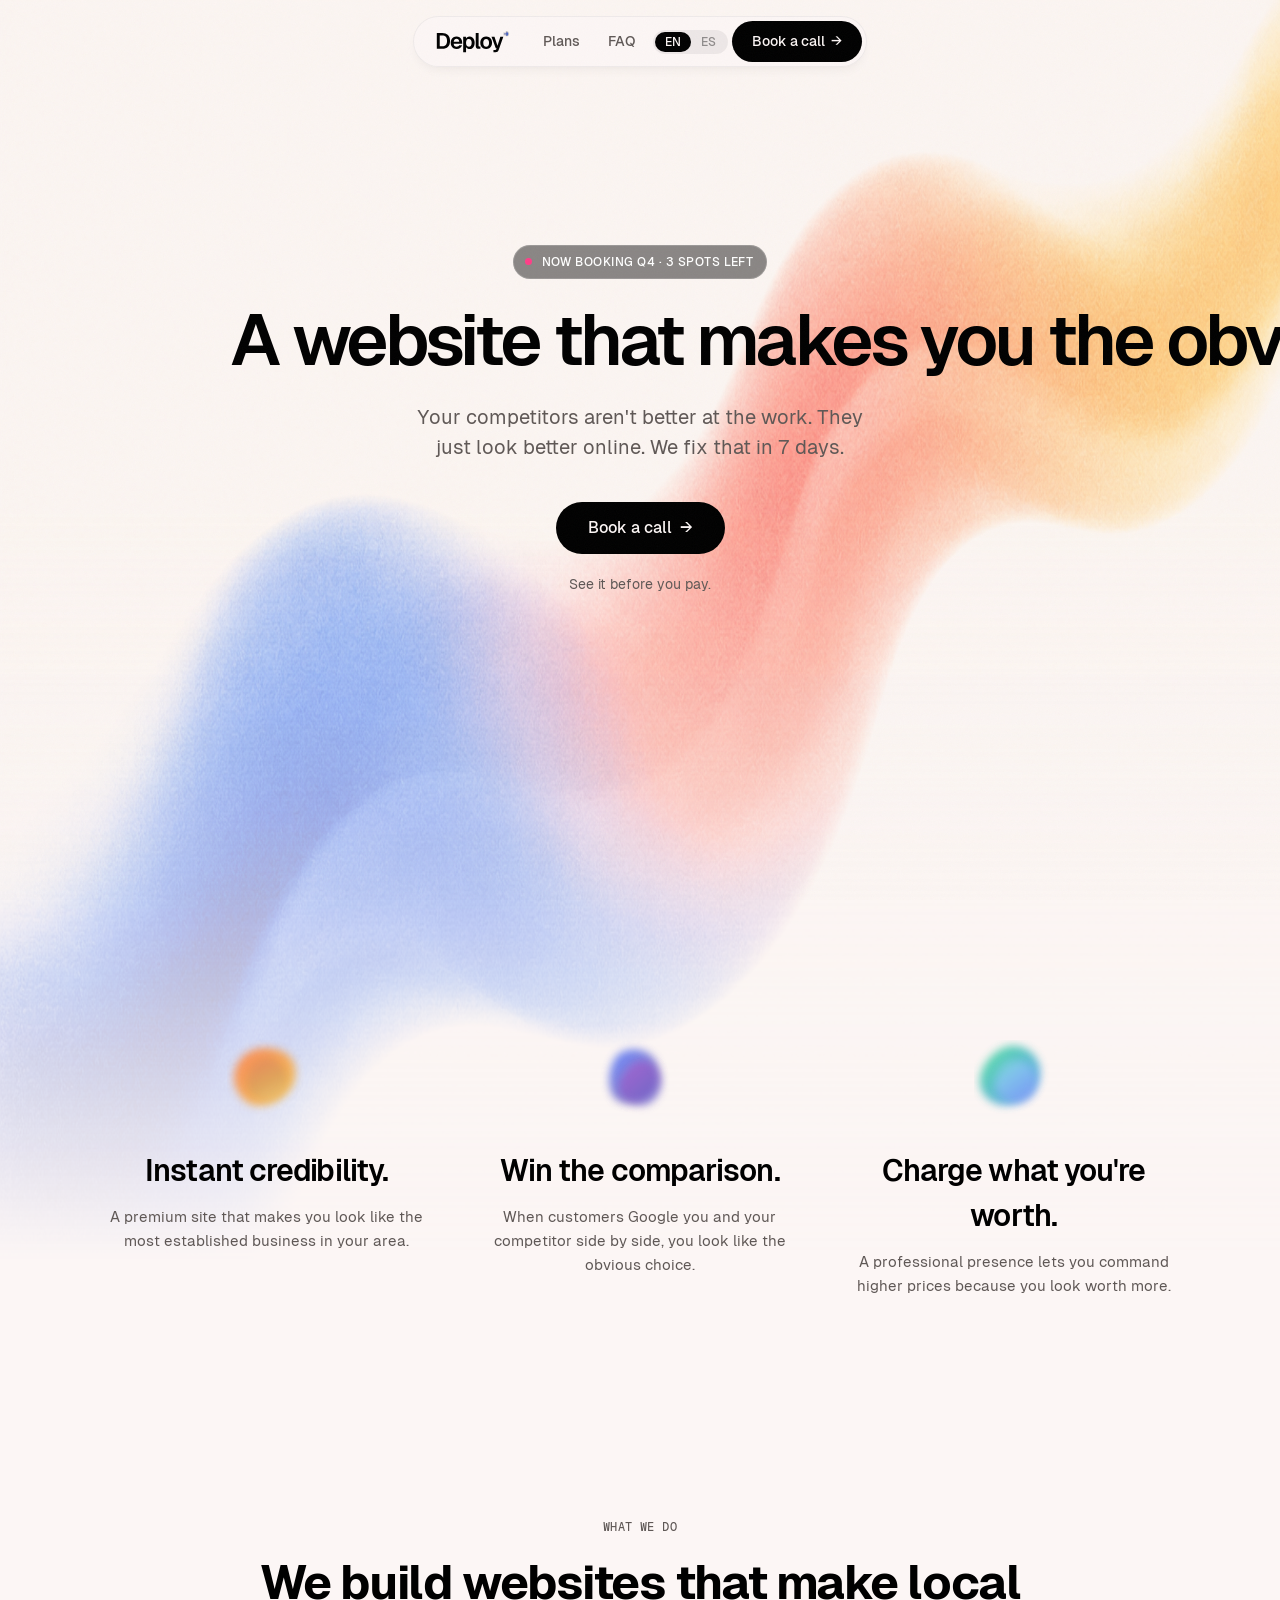
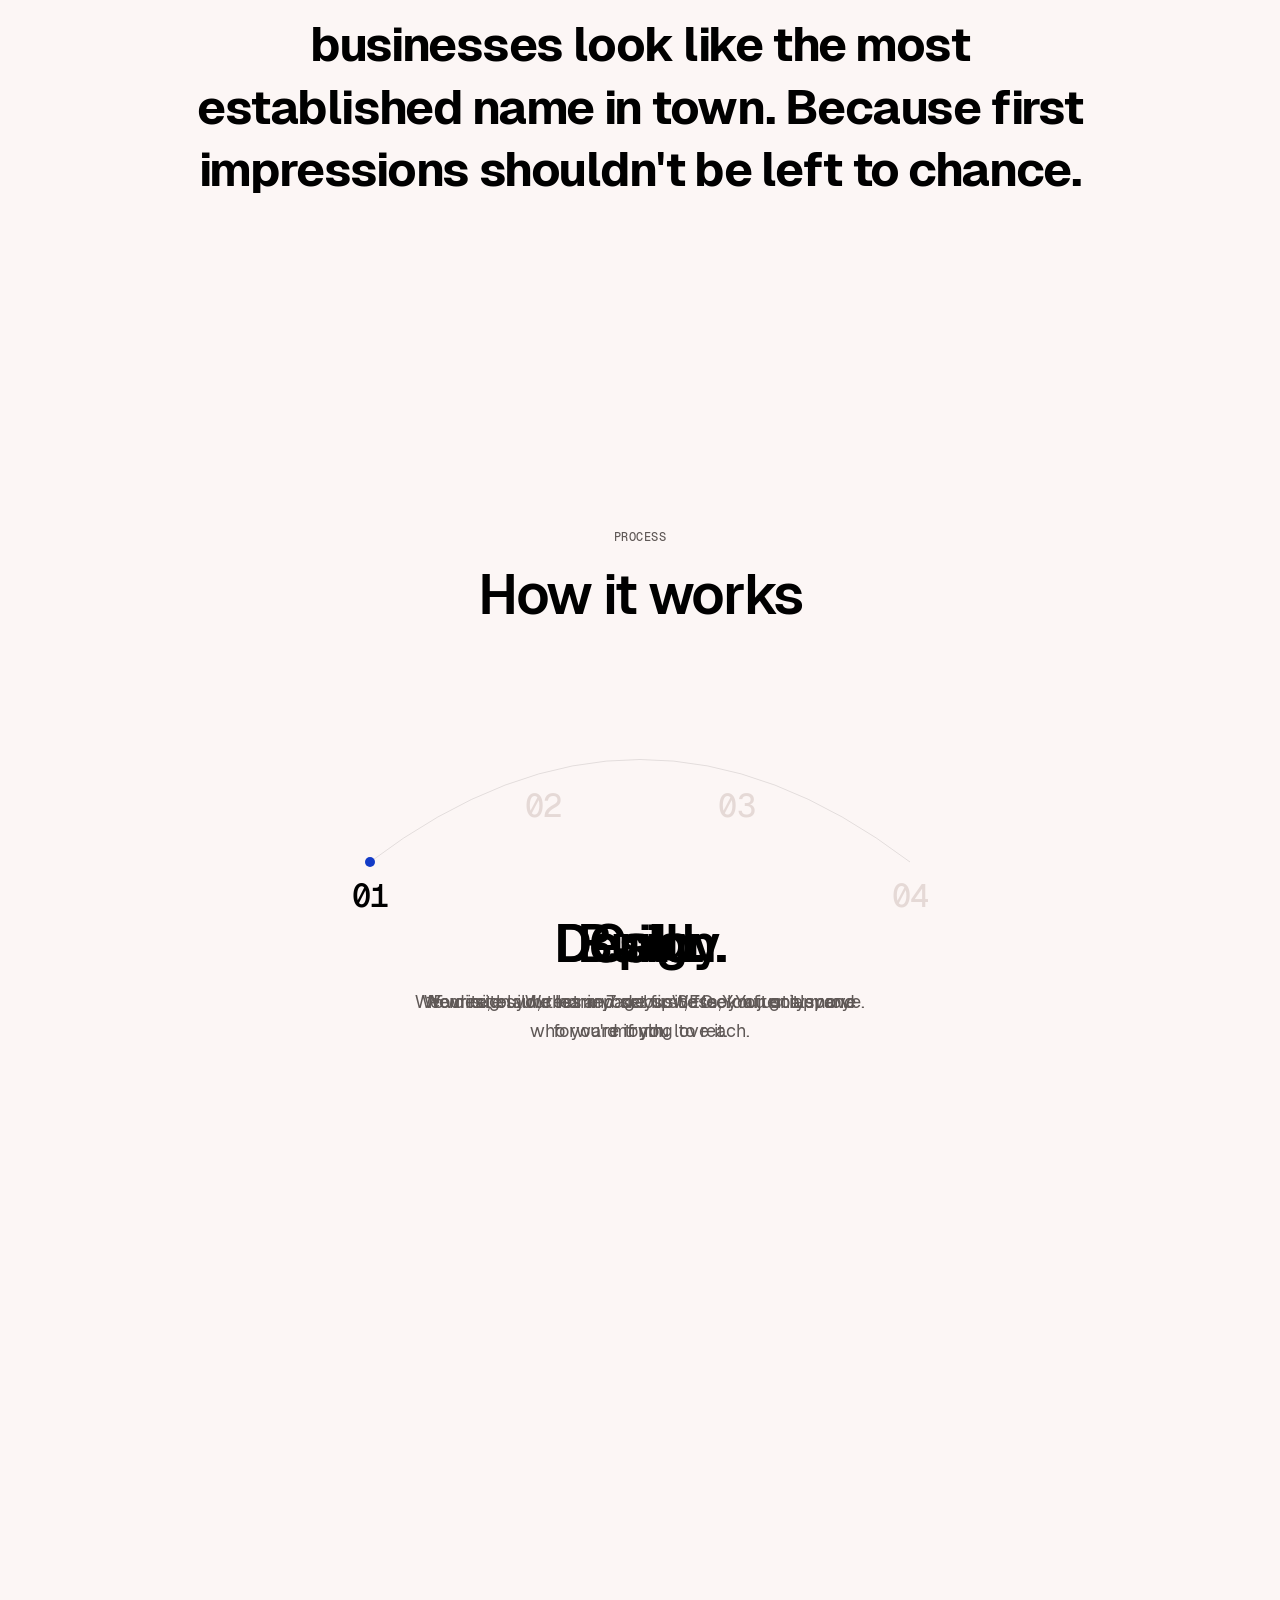
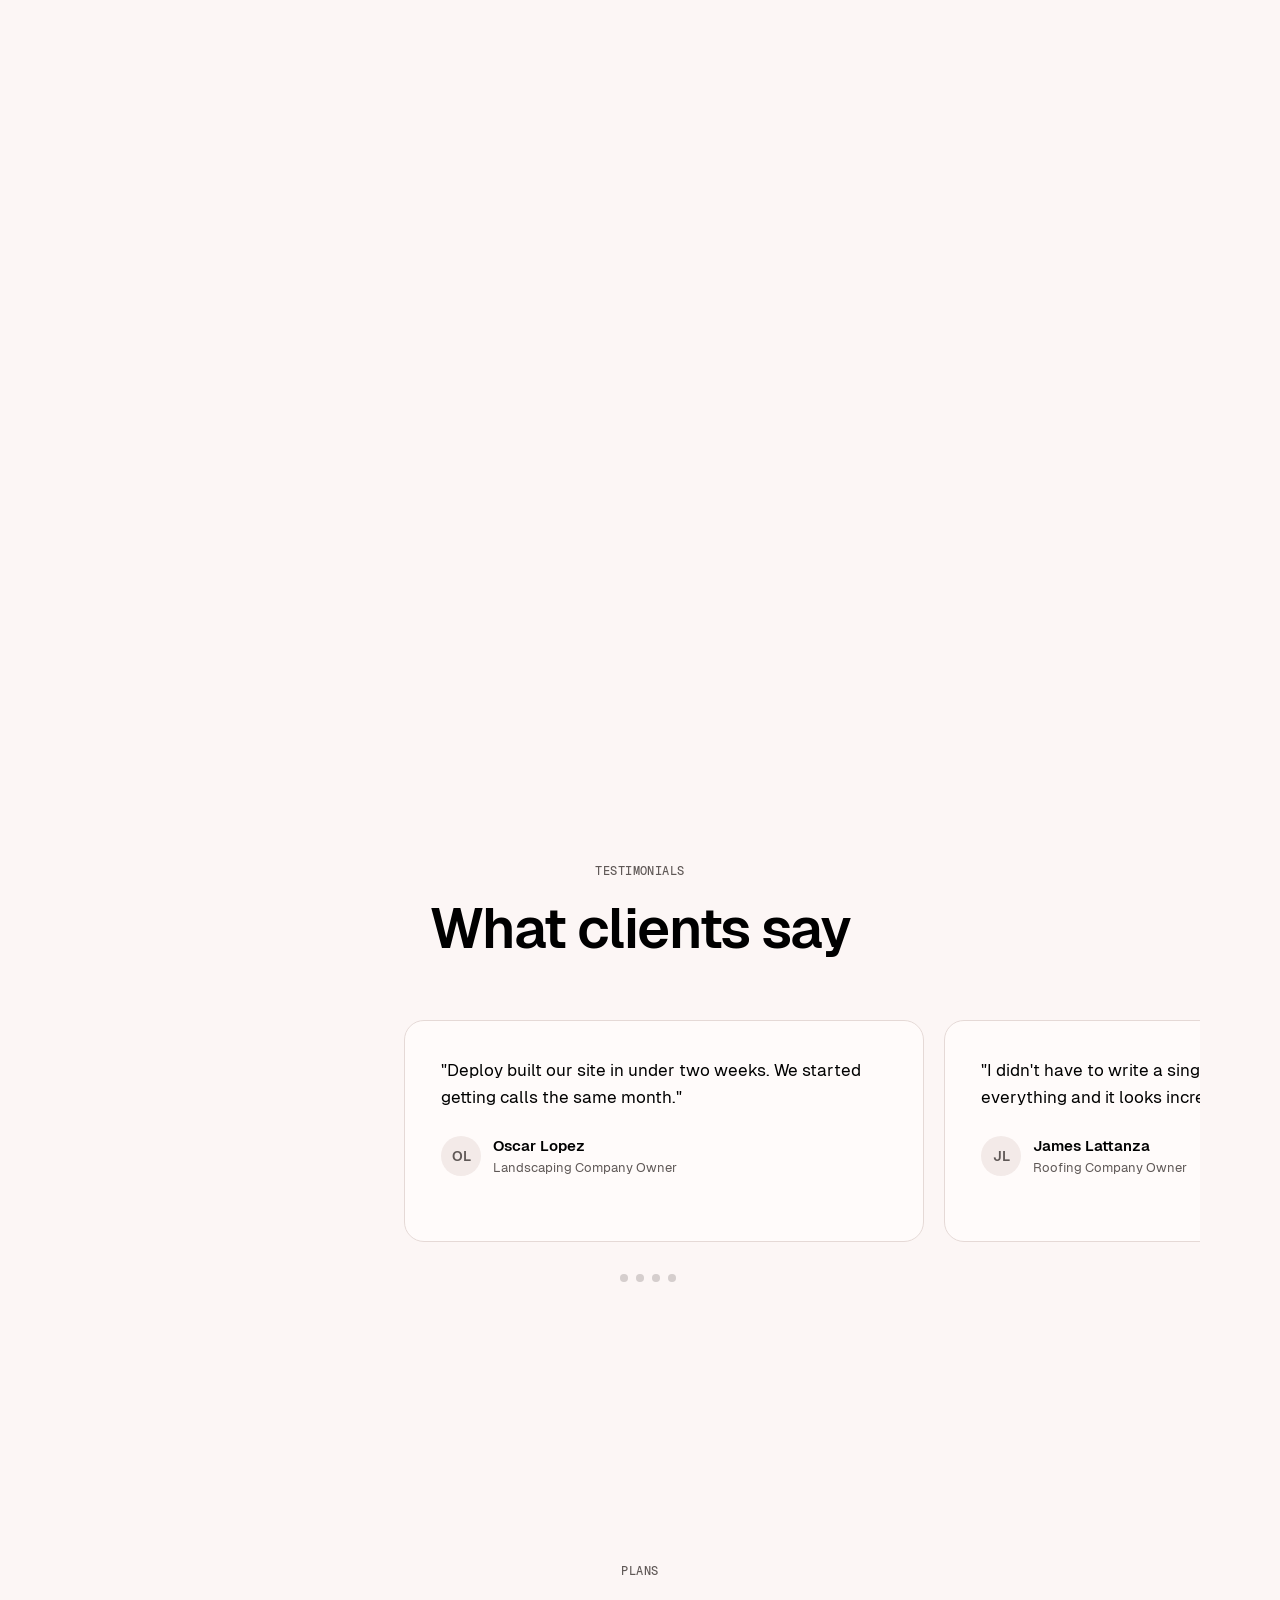
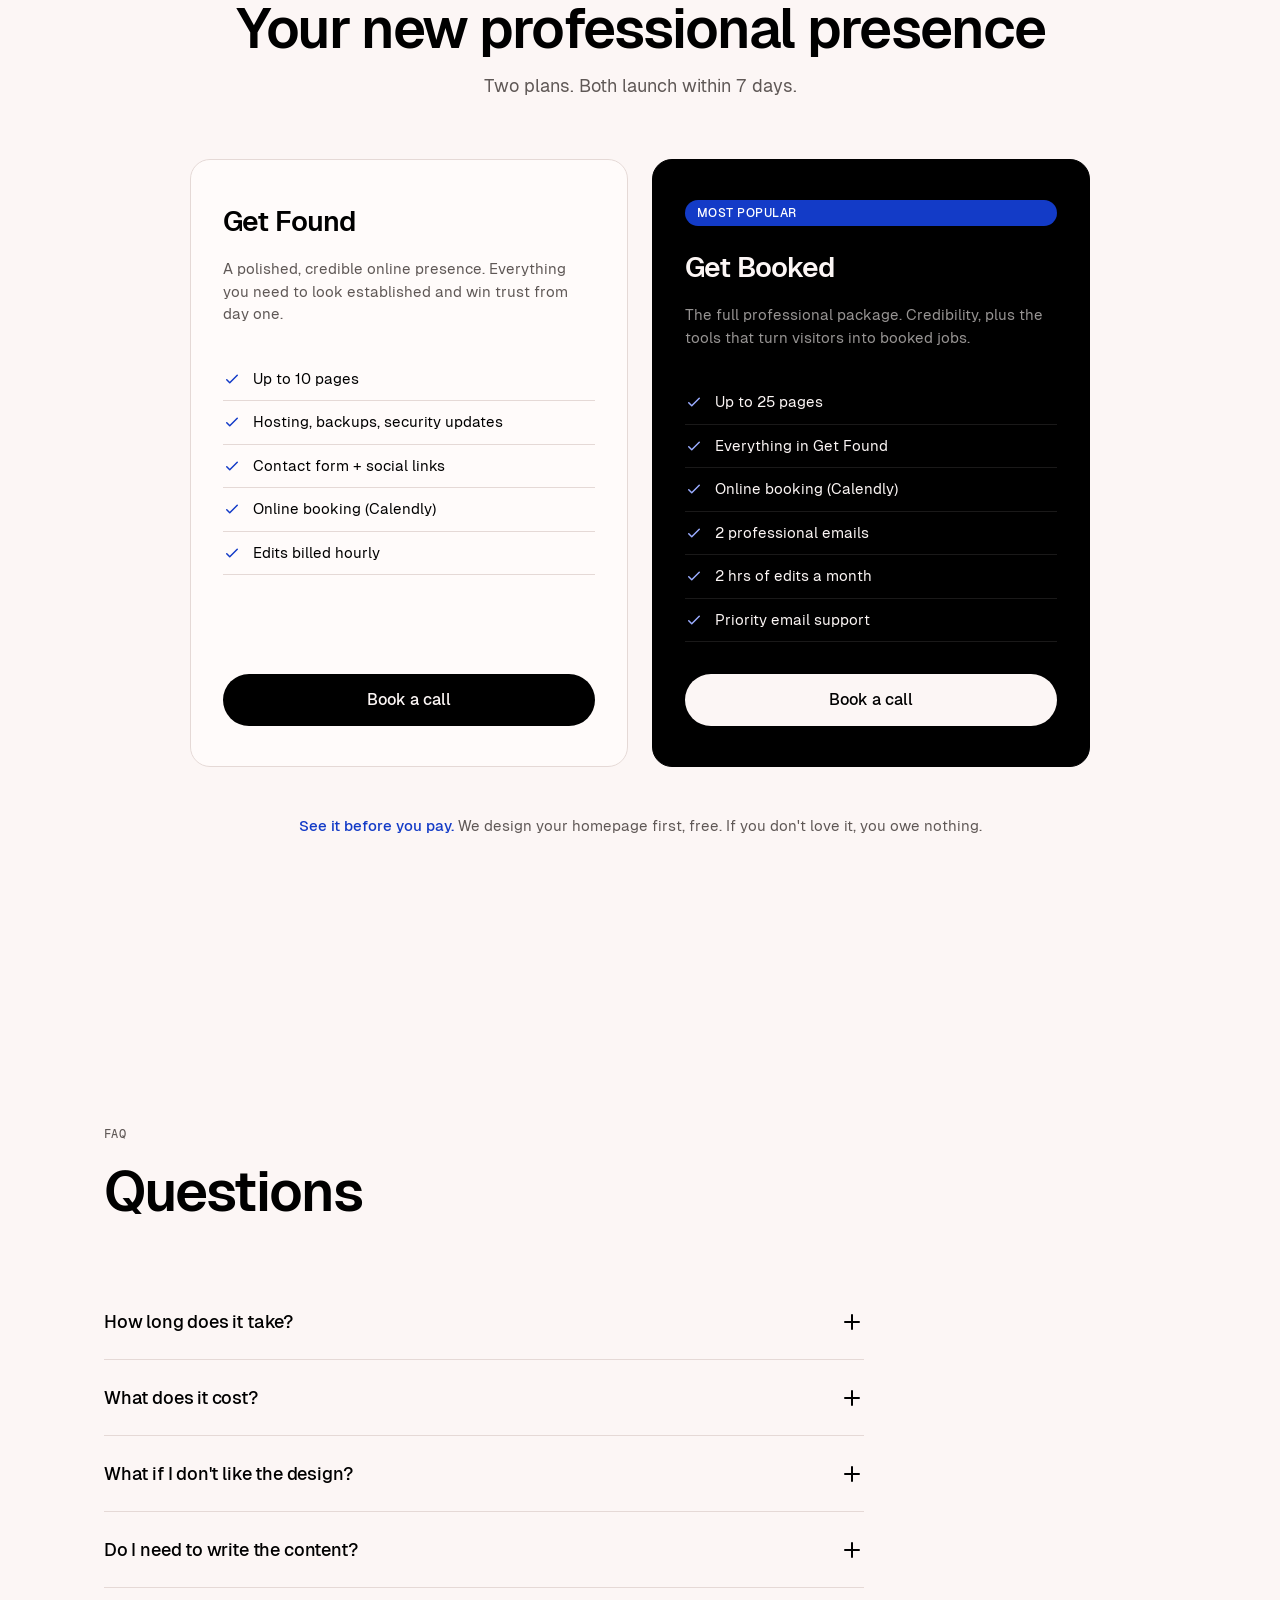
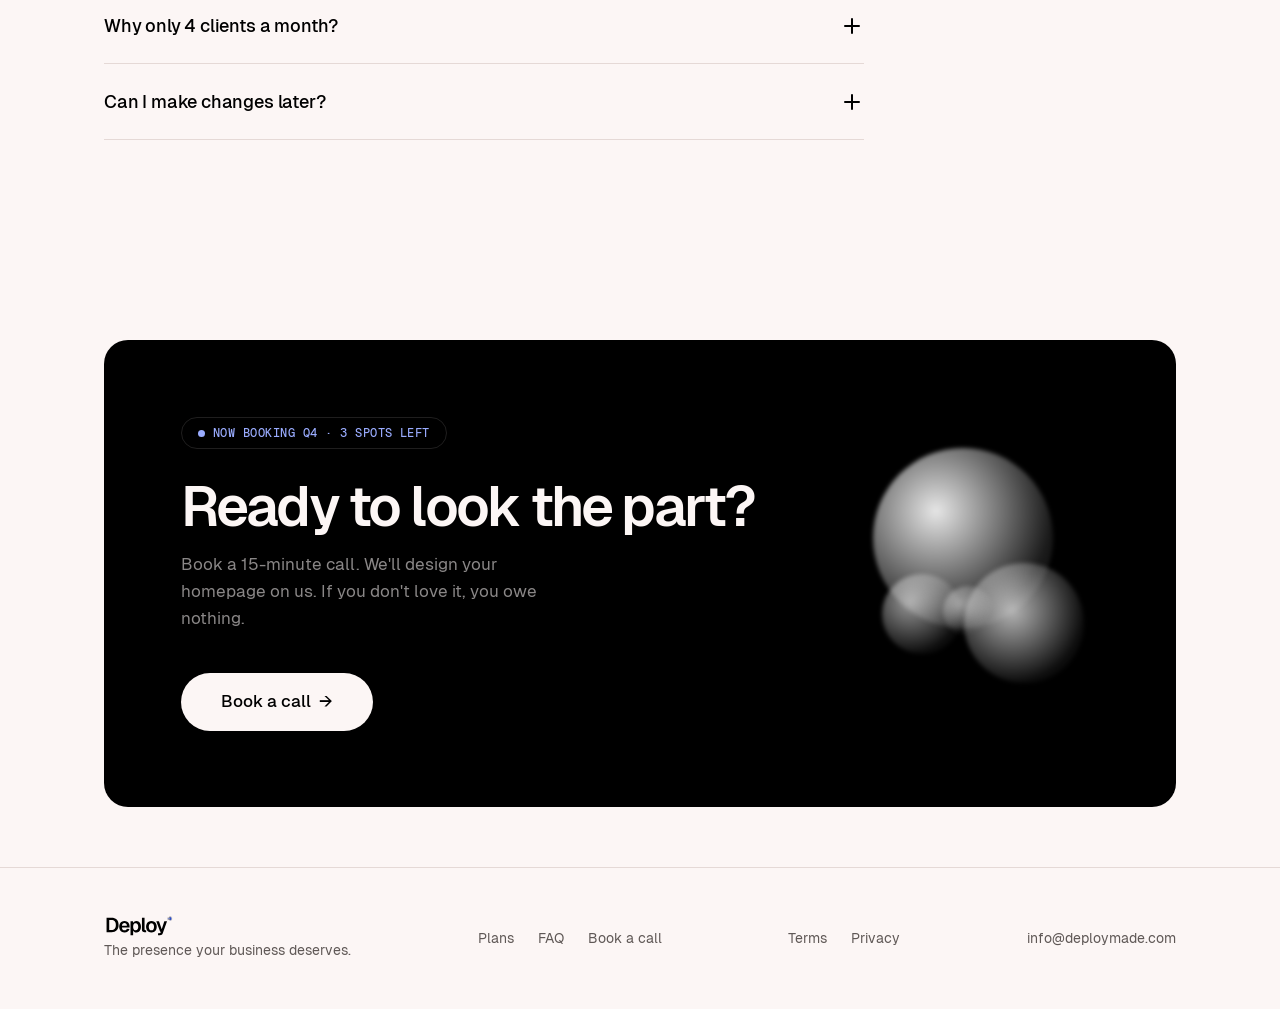
==== commit e63400a6: "Add EN/ES language toggle to homepage and terms page Visitors can now switch between English and Spa" ====
--- a/index.html
+++ b/index.html
@@ -122,10 +122,14 @@
         <img src="assets/deploy-logo.svg" alt="Deploy" class="nav-logo-img">
       </a>
       <div class="nav-links">
-        <a href="#plans">Plans</a>
-        <a href="#faq">FAQ</a>
-      </div>
-      <a href="#book" class="nav-cta">Book a call <span class="arrow">&rarr;</span></a>
+        <a href="#plans" data-es="Planes">Plans</a>
+        <a href="#faq" data-es="Preguntas">FAQ</a>
+      </div>
+      <div class="lang-toggle">
+        <button class="lang-opt active" data-lang="en">EN</button>
+        <button class="lang-opt" data-lang="es">ES</button>
+      </div>
+      <a href="#book" class="nav-cta" data-es-html="Agenda una llamada <span class='arrow'>&rarr;</span>">Book a call <span class="arrow">&rarr;</span></a>
       <button class="mobile-toggle" aria-label="Menu">
         <span></span><span></span><span></span>
       </button>
@@ -134,9 +138,13 @@
 
   <!-- Mobile Menu -->
   <div class="mobile-menu">
-    <a href="#plans">Plans</a>
-    <a href="#faq">FAQ</a>
-    <a href="#book" class="btn-primary">Book a call <span class="arrow">&rarr;</span></a>
+    <a href="#plans" data-es="Planes">Plans</a>
+    <a href="#faq" data-es="Preguntas">FAQ</a>
+    <div class="lang-toggle">
+      <button class="lang-opt active" data-lang="en">EN</button>
+      <button class="lang-opt" data-lang="es">ES</button>
+    </div>
+    <a href="#book" class="btn-primary" data-es-html="Agenda una llamada <span class='arrow'>&rarr;</span>">Book a call <span class="arrow">&rarr;</span></a>
   </div>
 
   <!-- ═══════════ HERO ═══════════ -->
@@ -147,13 +155,13 @@
     </div>
     <div class="container">
       <div class="hero-content">
-        <p class="hero-badge"><span class="hero-badge-dot" aria-hidden="true"></span>Now booking Q4 &middot; 3 spots left</p>
-        <h1 class="display">A website that makes you the obvious choice.</h1>
-        <p class="subhead">Your competitors aren't better at the work. They just look better online. We fix that in 7 days.</p>
+        <p class="hero-badge" data-es-html="<span class='hero-badge-dot' aria-hidden='true'></span>Reservando Q4 &middot; 3 lugares disponibles"><span class="hero-badge-dot" aria-hidden="true"></span>Now booking Q4 &middot; 3 spots left</p>
+        <h1 class="display" data-es="Un sitio web que te hace la opción obvia.">A website that makes you the obvious choice.</h1>
+        <p class="subhead" data-es="Tu competencia no es mejor en el trabajo. Solo se ven mejor en internet. Lo arreglamos en 7 días.">Your competitors aren't better at the work. They just look better online. We fix that in 7 days.</p>
         <div class="hero-buttons">
-          <a href="#book" class="btn-primary">Book a call <span class="arrow">&rarr;</span></a>
-        </div>
-        <p class="guarantee">See it before you pay.</p>
+          <a href="#book" class="btn-primary" data-es-html="Agenda una llamada <span class='arrow'>&rarr;</span>">Book a call <span class="arrow">&rarr;</span></a>
+        </div>
+        <p class="guarantee" data-es="Vélo antes de pagar.">See it before you pay.</p>
       </div>
     </div>
   </section>
@@ -254,8 +262,8 @@
               <path d="M44 18c10 2 18 12 16 24s-10 18-22 18S18 52 20 38s14-22 24-20z" fill="url(#blob1-b)" filter="url(#blob1-blur)" opacity="0.7"/>
             </svg>
           </div>
-          <h3>Instant credibility.</h3>
-          <p>A premium site that makes you look like the most established business in your area.</p>
+          <h3 data-es="Credibilidad instantánea.">Instant credibility.</h3>
+          <p data-es="Un sitio premium que te hace ver como el negocio más establecido en tu área.">A premium site that makes you look like the most established business in your area.</p>
         </div>
 
         <div class="value-item">
@@ -278,8 +286,8 @@
               <path d="M48 22c10 4 16 16 12 28s-14 18-26 14S16 50 22 38s16-20 26-16z" fill="url(#blob2-b)" filter="url(#blob2-blur)" opacity="0.6"/>
             </svg>
           </div>
-          <h3>Win the comparison.</h3>
-          <p>When customers Google you and your competitor side by side, you look like the obvious choice.</p>
+          <h3 data-es="Gana la comparación.">Win the comparison.</h3>
+          <p data-es="Cuando los clientes te buscan en Google junto a tu competencia, tú pareces la opción obvia.">When customers Google you and your competitor side by side, you look like the obvious choice.</p>
         </div>
 
         <div class="value-item">
@@ -303,8 +311,8 @@
               <path d="M42 20c12 0 22 10 20 24s-12 20-24 18S18 50 22 38s8-18 20-18z" fill="url(#blob3-b)" filter="url(#blob3-blur)" opacity="0.65"/>
             </svg>
           </div>
-          <h3>Charge what you're worth.</h3>
-          <p>A professional presence lets you command higher prices because you look worth more.</p>
+          <h3 data-es="Cobra lo que vales.">Charge what you're worth.</h3>
+          <p data-es="Una presencia profesional te permite cobrar precios más altos porque te ves como una empresa de mayor valor.">A professional presence lets you command higher prices because you look worth more.</p>
         </div>
 
       </div>
@@ -314,8 +322,8 @@
   <!-- ═══════════ WHAT WE DO ═══════════ -->
   <section class="what-we-do">
     <div class="container">
-      <p class="label" data-reveal="up" style="text-align:center; margin-bottom:16px;">What we do</p>
-      <h2 class="scroll-text" data-scroll-reveal>We build websites that make local businesses look like the most established name in town. Because first impressions shouldn't be left to chance.</h2>
+      <p class="label" data-reveal="up" style="text-align:center; margin-bottom:16px;" data-es="Lo que hacemos">What we do</p>
+      <h2 class="scroll-text" data-scroll-reveal data-es="Construimos sitios web que hacen que los negocios locales se vean como el nombre más establecido del área. Porque las primeras impresiones no deberían dejarse al azar.">We build websites that make local businesses look like the most established name in town. Because first impressions shouldn't be left to chance.</h2>
     </div>
   </section>
 
@@ -323,8 +331,8 @@
   <section id="how-it-works">
     <div class="process-scroll">
       <div class="process-sticky">
-        <p class="label" data-reveal="up" style="text-align:center; margin-bottom:16px;">Process</p>
-        <h2 class="headline" data-text-reveal style="text-align:center">How it works</h2>
+        <p class="label" data-reveal="up" style="text-align:center; margin-bottom:16px;" data-es="Proceso">Process</p>
+        <h2 class="headline" data-text-reveal style="text-align:center" data-es="Cómo funciona">How it works</h2>
 
         <div class="process-arc-wrap">
           <svg class="process-arc" viewBox="0 0 600 160" fill="none" xmlns="http://www.w3.org/2000/svg">
@@ -341,20 +349,20 @@
 
         <div class="process-panels">
           <div class="process-panel active">
-            <h3 class="process-title">Call.</h3>
-            <p class="process-desc">15 minutes. We learn your business, your goals, and who you're trying to reach.</p>
+            <h3 class="process-title" data-es="Llamada.">Call.</h3>
+            <p class="process-desc" data-es="15 minutos. Conocemos tu negocio, tus metas y a quién intentas llegar.">15 minutes. We learn your business, your goals, and who you're trying to reach.</p>
           </div>
           <div class="process-panel">
-            <h3 class="process-title">Design.</h3>
-            <p class="process-desc">We design your homepage first, free. You only move forward if you love it.</p>
+            <h3 class="process-title" data-es="Diseño.">Design.</h3>
+            <p class="process-desc" data-es="Diseñamos tu página principal primero, gratis. Solo avanzas si te encanta.">We design your homepage first, free. You only move forward if you love it.</p>
           </div>
           <div class="process-panel">
-            <h3 class="process-title">Build.</h3>
-            <p class="process-desc">We write, build, test and set up SEO. You just approve.</p>
+            <h3 class="process-title" data-es="Construcción.">Build.</h3>
+            <p class="process-desc" data-es="Escribimos, construimos, probamos y configuramos SEO. Tú solo apruebas.">We write, build, test and set up SEO. You just approve.</p>
           </div>
           <div class="process-panel">
             <h3 class="process-title">Deploy.</h3>
-            <p class="process-desc">Your site launches in 7 days. We look after it every month.</p>
+            <p class="process-desc" data-es="Tu sitio se lanza en 7 días. Nosotros lo cuidamos cada mes.">Your site launches in 7 days. We look after it every month.</p>
           </div>
         </div>
       </div>
@@ -364,63 +372,63 @@
   <!-- ═══════════ TESTIMONIALS ═══════════ -->
   <section id="testimonials">
     <div class="container">
-      <p class="label" data-reveal="up" style="text-align:center; margin-bottom:16px;">Testimonials</p>
-      <h2 class="headline" data-text-reveal>What clients say</h2>
+      <p class="label" data-reveal="up" style="text-align:center; margin-bottom:16px;" data-es="Testimonios">Testimonials</p>
+      <h2 class="headline" data-text-reveal data-es="Lo que dicen nuestros clientes">What clients say</h2>
 
       <div class="testimonials-carousel" data-stagger="0.2">
         <div class="testimonials-track">
 
         <div class="testimonial-card">
-          <blockquote>"Deploy built our site in under two weeks. We started getting calls the same month."</blockquote>
+          <blockquote data-es="&ldquo;Deploy construyó nuestro sitio en menos de dos semanas. Empezamos a recibir llamadas el mismo mes.&rdquo;">"Deploy built our site in under two weeks. We started getting calls the same month."</blockquote>
           <div class="testimonial-author">
             <div class="testimonial-avatar">OL</div>
             <div class="testimonial-info">
               <div class="name">Oscar Lopez</div>
-              <div class="role">Landscaping Company Owner</div>
+              <div class="role" data-es="Dueño de empresa de jardinería">Landscaping Company Owner</div>
             </div>
           </div>
         </div>
 
         <div class="testimonial-card">
-          <blockquote>"I didn't have to write a single word. They handled everything and it looks incredible."</blockquote>
+          <blockquote data-es="&ldquo;No tuve que escribir ni una sola palabra. Ellos se encargaron de todo y se ve increíble.&rdquo;">"I didn't have to write a single word. They handled everything and it looks incredible."</blockquote>
           <div class="testimonial-author">
             <div class="testimonial-avatar">JL</div>
             <div class="testimonial-info">
               <div class="name">James Lattanza</div>
-              <div class="role">Roofing Company Owner</div>
+              <div class="role" data-es="Dueño de empresa de techos">Roofing Company Owner</div>
             </div>
           </div>
         </div>
 
         <div class="testimonial-card">
-          <blockquote>"Our old website looked like it was from 2010. Now customers tell us we look like a national brand."</blockquote>
+          <blockquote data-es="&ldquo;Nuestro sitio anterior parecía del 2010. Ahora los clientes nos dicen que parecemos una marca nacional.&rdquo;">"Our old website looked like it was from 2010. Now customers tell us we look like a national brand."</blockquote>
           <div class="testimonial-author">
             <div class="testimonial-avatar">MR</div>
             <div class="testimonial-info">
               <div class="name">Maria Reyes</div>
-              <div class="role">Cleaning Service Owner</div>
+              <div class="role" data-es="Dueña de servicio de limpieza">Cleaning Service Owner</div>
             </div>
           </div>
         </div>
 
         <div class="testimonial-card">
-          <blockquote>"The whole process was painless. They asked a few questions, and a week later we had a site that actually converts."</blockquote>
+          <blockquote data-es="&ldquo;Todo el proceso fue muy fácil. Hicieron unas preguntas y una semana después teníamos un sitio que realmente convierte.&rdquo;">"The whole process was painless. They asked a few questions, and a week later we had a site that actually converts."</blockquote>
           <div class="testimonial-author">
             <div class="testimonial-avatar">DW</div>
             <div class="testimonial-info">
               <div class="name">David Walsh</div>
-              <div class="role">HVAC Company Owner</div>
+              <div class="role" data-es="Dueño de empresa de HVAC">HVAC Company Owner</div>
             </div>
           </div>
         </div>
 
         <div class="testimonial-card">
-          <blockquote>"We went from zero online presence to ranking on the first page. Best investment we've made this year."</blockquote>
+          <blockquote data-es="&ldquo;Pasamos de cero presencia en línea a aparecer en la primera página. La mejor inversión que hemos hecho este año.&rdquo;">"We went from zero online presence to ranking on the first page. Best investment we've made this year."</blockquote>
           <div class="testimonial-author">
             <div class="testimonial-avatar">SK</div>
             <div class="testimonial-info">
               <div class="name">Sarah Kim</div>
-              <div class="role">Dental Practice Owner</div>
+              <div class="role" data-es="Dueña de consultorio dental">Dental Practice Owner</div>
             </div>
           </div>
         </div>
@@ -434,79 +442,79 @@
   <!-- ═══════════ PLANS ═══════════ -->
   <section id="plans">
     <div class="container">
-      <p class="label" data-reveal="up" style="text-align:center; margin-bottom:16px;">Plans</p>
-      <h2 class="headline" data-text-reveal>Your new professional presence</h2>
-      <p class="plans-intro" data-reveal="up" data-revealDelay="0.2">Two plans. Both launch within 7 days.</p>
+      <p class="label" data-reveal="up" style="text-align:center; margin-bottom:16px;" data-es="Planes">Plans</p>
+      <h2 class="headline" data-text-reveal data-es="Tu nueva presencia profesional">Your new professional presence</h2>
+      <p class="plans-intro" data-reveal="up" data-revealDelay="0.2" data-es="Dos planes. Ambos se lanzan en 7 días.">Two plans. Both launch within 7 days.</p>
 
       <div class="plans-grid" data-stagger="0.2">
 
         <!-- Get Found -->
         <div class="plan-card">
           <h3>Get Found</h3>
-          <p class="plan-desc">A polished, credible online presence. Everything you need to look established and win trust from day one.</p>
+          <p class="plan-desc" data-es="Una presencia en línea pulida y creíble. Todo lo que necesitas para verte establecido y ganar confianza desde el primer día.">A polished, credible online presence. Everything you need to look established and win trust from day one.</p>
           <ul class="plan-features">
             <li>
               <svg class="check" viewBox="0 0 24 24" fill="none"><path d="M5 13l4 4L19 7" stroke="#133BC7" stroke-width="2" stroke-linecap="round" stroke-linejoin="round"/></svg>
-              Up to 10 pages
+              <span data-es="Hasta 10 páginas">Up to 10 pages</span>
             </li>
             <li>
               <svg class="check" viewBox="0 0 24 24" fill="none"><path d="M5 13l4 4L19 7" stroke="#133BC7" stroke-width="2" stroke-linecap="round" stroke-linejoin="round"/></svg>
-              Hosting, backups, security updates
+              <span data-es="Hosting, respaldos, actualizaciones de seguridad">Hosting, backups, security updates</span>
             </li>
             <li>
               <svg class="check" viewBox="0 0 24 24" fill="none"><path d="M5 13l4 4L19 7" stroke="#133BC7" stroke-width="2" stroke-linecap="round" stroke-linejoin="round"/></svg>
-              Contact form + social links
+              <span data-es="Formulario de contacto + redes sociales">Contact form + social links</span>
             </li>
             <li>
               <svg class="check" viewBox="0 0 24 24" fill="none"><path d="M5 13l4 4L19 7" stroke="#133BC7" stroke-width="2" stroke-linecap="round" stroke-linejoin="round"/></svg>
-              Online booking (Calendly)
+              <span data-es="Reservas en línea (Calendly)">Online booking (Calendly)</span>
             </li>
             <li>
               <svg class="check" viewBox="0 0 24 24" fill="none"><path d="M5 13l4 4L19 7" stroke="#133BC7" stroke-width="2" stroke-linecap="round" stroke-linejoin="round"/></svg>
-              Edits billed hourly
+              <span data-es="Ediciones cobradas por hora">Edits billed hourly</span>
             </li>
           </ul>
-          <a href="#book" class="btn-plan">Book a call</a>
+          <a href="#book" class="btn-plan" data-es="Agenda una llamada">Book a call</a>
         </div>
 
         <!-- Get Booked -->
         <div class="plan-card featured">
-          <span class="plan-badge">Most popular</span>
+          <span class="plan-badge" data-es="Más popular">Most popular</span>
           <h3>Get Booked</h3>
-          <p class="plan-desc">The full professional package. Credibility, plus the tools that turn visitors into booked jobs.</p>
+          <p class="plan-desc" data-es="El paquete profesional completo. Credibilidad, más las herramientas que convierten visitantes en trabajos reservados.">The full professional package. Credibility, plus the tools that turn visitors into booked jobs.</p>
           <ul class="plan-features">
             <li>
               <svg class="check" viewBox="0 0 24 24" fill="none"><path d="M5 13l4 4L19 7" stroke="#9AACFF" stroke-width="2" stroke-linecap="round" stroke-linejoin="round"/></svg>
-              Up to 25 pages
+              <span data-es="Hasta 25 páginas">Up to 25 pages</span>
             </li>
             <li>
               <svg class="check" viewBox="0 0 24 24" fill="none"><path d="M5 13l4 4L19 7" stroke="#9AACFF" stroke-width="2" stroke-linecap="round" stroke-linejoin="round"/></svg>
-              Everything in Get Found
+              <span data-es="Todo lo de Get Found">Everything in Get Found</span>
             </li>
             <li>
               <svg class="check" viewBox="0 0 24 24" fill="none"><path d="M5 13l4 4L19 7" stroke="#9AACFF" stroke-width="2" stroke-linecap="round" stroke-linejoin="round"/></svg>
-              Online booking (Calendly)
+              <span data-es="Reservas en línea (Calendly)">Online booking (Calendly)</span>
             </li>
             <li>
               <svg class="check" viewBox="0 0 24 24" fill="none"><path d="M5 13l4 4L19 7" stroke="#9AACFF" stroke-width="2" stroke-linecap="round" stroke-linejoin="round"/></svg>
-              2 professional emails
+              <span data-es="2 correos profesionales">2 professional emails</span>
             </li>
             <li>
               <svg class="check" viewBox="0 0 24 24" fill="none"><path d="M5 13l4 4L19 7" stroke="#9AACFF" stroke-width="2" stroke-linecap="round" stroke-linejoin="round"/></svg>
-              2 hrs of edits a month
+              <span data-es="2 hrs de ediciones al mes">2 hrs of edits a month</span>
             </li>
             <li>
               <svg class="check" viewBox="0 0 24 24" fill="none"><path d="M5 13l4 4L19 7" stroke="#9AACFF" stroke-width="2" stroke-linecap="round" stroke-linejoin="round"/></svg>
-              Priority email support
+              <span data-es="Soporte por correo prioritario">Priority email support</span>
             </li>
           </ul>
-          <a href="#book" class="btn-plan">Book a call</a>
+          <a href="#book" class="btn-plan" data-es="Agenda una llamada">Book a call</a>
         </div>
 
       </div>
 
       <div class="plans-footer" data-reveal="up" data-revealDelay="0.3">
-        <p><span class="blue">See it before you pay.</span> We design your homepage first, free. If you don't love it, you owe nothing.</p>
+        <p data-es-html="<span class='blue'>Vélo antes de pagar.</span> Diseñamos tu página principal primero, gratis. Si no te encanta, no debes nada."><span class="blue">See it before you pay.</span> We design your homepage first, free. If you don't love it, you owe nothing.</p>
       </div>
     </div>
   </section>
@@ -514,68 +522,68 @@
   <!-- ═══════════ FAQ ═══════════ -->
   <section id="faq">
     <div class="container">
-      <p class="label" data-reveal="up" style="margin-bottom:16px;">FAQ</p>
-      <h2 class="headline" data-text-reveal>Questions</h2>
+      <p class="label" data-reveal="up" data-es="Preguntas" style="margin-bottom:16px;">FAQ</p>
+      <h2 class="headline" data-text-reveal data-es="Preguntas frecuentes">Questions</h2>
 
       <div class="faq-list" data-stagger="0.1">
 
         <div class="faq-item">
           <button class="faq-question">
-            How long does it take?
+            <span data-es="¿Cuánto tiempo toma?">How long does it take?</span>
             <svg class="faq-icon" viewBox="0 0 24 24" fill="none"><path d="M12 5v14M5 12h14" stroke="currentColor" stroke-width="2" stroke-linecap="round"/></svg>
           </button>
           <div class="faq-answer">
-            <div class="faq-answer-inner">About 7 days once we have everything we need from you.</div>
+            <div class="faq-answer-inner" data-es="Aproximadamente 7 días una vez que tengamos todo lo que necesitamos de tu parte.">About 7 days once we have everything we need from you.</div>
           </div>
         </div>
 
         <div class="faq-item">
           <button class="faq-question">
-            What does it cost?
+            <span data-es="¿Cuánto cuesta?">What does it cost?</span>
             <svg class="faq-icon" viewBox="0 0 24 24" fill="none"><path d="M12 5v14M5 12h14" stroke="currentColor" stroke-width="2" stroke-linecap="round"/></svg>
           </button>
           <div class="faq-answer">
-            <div class="faq-answer-inner">Every plan is quoted on the call, so you only pay for what you need.</div>
+            <div class="faq-answer-inner" data-es="Cada plan se cotiza en la llamada, así solo pagas por lo que necesitas.">Every plan is quoted on the call, so you only pay for what you need.</div>
           </div>
         </div>
 
         <div class="faq-item">
           <button class="faq-question">
-            What if I don't like the design?
+            <span data-es="¿Qué pasa si no me gusta el diseño?">What if I don't like the design?</span>
             <svg class="faq-icon" viewBox="0 0 24 24" fill="none"><path d="M12 5v14M5 12h14" stroke="currentColor" stroke-width="2" stroke-linecap="round"/></svg>
           </button>
           <div class="faq-answer">
-            <div class="faq-answer-inner">Then you don't pay anything. See it before you pay.</div>
+            <div class="faq-answer-inner" data-es="Entonces no pagas nada. Vélo antes de pagar.">Then you don't pay anything. See it before you pay.</div>
           </div>
         </div>
 
         <div class="faq-item">
           <button class="faq-question">
-            Do I need to write the content?
+            <span data-es="¿Necesito escribir el contenido?">Do I need to write the content?</span>
             <svg class="faq-icon" viewBox="0 0 24 24" fill="none"><path d="M12 5v14M5 12h14" stroke="currentColor" stroke-width="2" stroke-linecap="round"/></svg>
           </button>
           <div class="faq-answer">
-            <div class="faq-answer-inner">No. We write everything. You just approve.</div>
+            <div class="faq-answer-inner" data-es="No. Nosotros escribimos todo. Tú solo apruebas.">No. We write everything. You just approve.</div>
           </div>
         </div>
 
         <div class="faq-item">
           <button class="faq-question">
-            Why only 4 clients a month?
+            <span data-es="¿Por qué solo 4 clientes al mes?">Why only 4 clients a month?</span>
             <svg class="faq-icon" viewBox="0 0 24 24" fill="none"><path d="M12 5v14M5 12h14" stroke="currentColor" stroke-width="2" stroke-linecap="round"/></svg>
           </button>
           <div class="faq-answer">
-            <div class="faq-answer-inner">We're a small, dedicated team. Limiting new projects is how we launch every site in 7 days without cutting corners.</div>
+            <div class="faq-answer-inner" data-es="Somos un equipo pequeño y dedicado. Limitar proyectos nuevos es como lanzamos cada sitio en 7 días sin sacrificar calidad.">We're a small, dedicated team. Limiting new projects is how we launch every site in 7 days without cutting corners.</div>
           </div>
         </div>
 
         <div class="faq-item">
           <button class="faq-question">
-            Can I make changes later?
+            <span data-es="¿Puedo hacer cambios después?">Can I make changes later?</span>
             <svg class="faq-icon" viewBox="0 0 24 24" fill="none"><path d="M12 5v14M5 12h14" stroke="currentColor" stroke-width="2" stroke-linecap="round"/></svg>
           </button>
           <div class="faq-answer">
-            <div class="faq-answer-inner">Yes. Ongoing updates are included with select plans. We'll walk you through the options on the call.</div>
+            <div class="faq-answer-inner" data-es="Sí. Las actualizaciones continuas están incluidas en planes selectos. Te explicamos las opciones en la llamada.">Yes. Ongoing updates are included with select plans. We'll walk you through the options on the call.</div>
           </div>
         </div>
 
@@ -588,10 +596,10 @@
     <div class="container">
       <div class="cta-card">
         <div class="cta-content">
-          <div class="spots" data-reveal="up"><span class="hero-badge-dot" aria-hidden="true"></span>Now booking Q4 &middot; 3 spots left</div>
-          <h2 class="display" data-text-reveal>Ready to look the part?</h2>
-          <p class="subhead" data-reveal="up" data-revealDelay="0.2">Book a 15-minute call. We'll design your homepage on us. If you don't love it, you owe nothing.</p>
-          <a href="#book" class="btn-cta" data-reveal="up" data-revealDelay="0.4">Book a call <span class="arrow">&rarr;</span></a>
+          <div class="spots" data-reveal="up" data-es-html="<span class='hero-badge-dot' aria-hidden='true'></span>Reservando Q4 &middot; 3 lugares disponibles"><span class="hero-badge-dot" aria-hidden="true"></span>Now booking Q4 &middot; 3 spots left</div>
+          <h2 class="display" data-text-reveal data-es="¿Listo para verte profesional?">Ready to look the part?</h2>
+          <p class="subhead" data-reveal="up" data-revealDelay="0.2" data-es="Reserva una llamada de 15 minutos. Diseñamos tu página principal sin costo. Si no te encanta, no debes nada.">Book a 15-minute call. We'll design your homepage on us. If you don't love it, you owe nothing.</p>
+          <a href="#book" class="btn-cta" data-reveal="up" data-revealDelay="0.4" data-es-html="Agenda una llamada <span class='arrow'>&rarr;</span>">Book a call <span class="arrow">&rarr;</span></a>
         </div>
         <div class="cta-visual" aria-hidden="true">
           <div class="cta-orb cta-orb-1"></div>
@@ -611,16 +619,16 @@
           <div class="logo-text">
             <img src="assets/deploy-logo.svg" alt="Deploy" class="footer-logo-img">
           </div>
-          <span class="footer-tagline">The presence your business deserves.</span>
+          <span class="footer-tagline" data-es="La presencia que tu negocio merece.">The presence your business deserves.</span>
         </div>
         <div class="footer-links">
-          <a href="#plans">Plans</a>
-          <a href="#faq">FAQ</a>
-          <a href="#book">Book a call</a>
+          <a href="#plans" data-es="Planes">Plans</a>
+          <a href="#faq" data-es="Preguntas">FAQ</a>
+          <a href="#book" data-es="Agenda una llamada">Book a call</a>
         </div>
         <div class="footer-links">
-          <a href="/terms">Terms</a>
-          <a href="/privacy">Privacy</a>
+          <a href="/terms" data-es="Términos">Terms</a>
+          <a href="/privacy" data-es="Privacidad">Privacy</a>
         </div>
         <div class="footer-email">
           <a href="mailto:info@deploymade.com">info@deploymade.com</a>
@@ -630,6 +638,7 @@
   </footer>
 
   <script src="js/main.js"></script>
+  <script src="js/lang.js"></script>
   <script>
     document.addEventListener('click', function(e) {
       var link = e.target.closest('a[href="#book"]');
--- a/css/styles.css
+++ b/css/styles.css
@@ -272,6 +272,33 @@
   transform: translateX(3px);
 }
 
+/* Language toggle */
+.lang-toggle {
+  display: flex;
+  align-items: center;
+  background: rgba(0,0,0,0.06);
+  border-radius: 20px;
+  padding: 2px;
+}
+.lang-opt {
+  background: none;
+  border: none;
+  font-family: var(--font-sans);
+  font-size: 12px;
+  font-weight: 500;
+  padding: 4px 10px;
+  border-radius: 18px;
+  cursor: pointer;
+  color: rgba(0,0,0,0.4);
+  transition: all 0.2s;
+  letter-spacing: 0.02em;
+  line-height: 1;
+}
+.lang-opt.active {
+  background: var(--ink);
+  color: var(--cream);
+}
+
 .mobile-toggle {
   display: flex;
   flex-direction: column;
@@ -318,6 +345,10 @@
   font-size: 32px;
   font-weight: 600;
   letter-spacing: -0.03em;
+}
+
+.mobile-menu .lang-toggle {
+  background: rgba(0,0,0,0.05);
 }
 
 @media (min-width: 768px) {
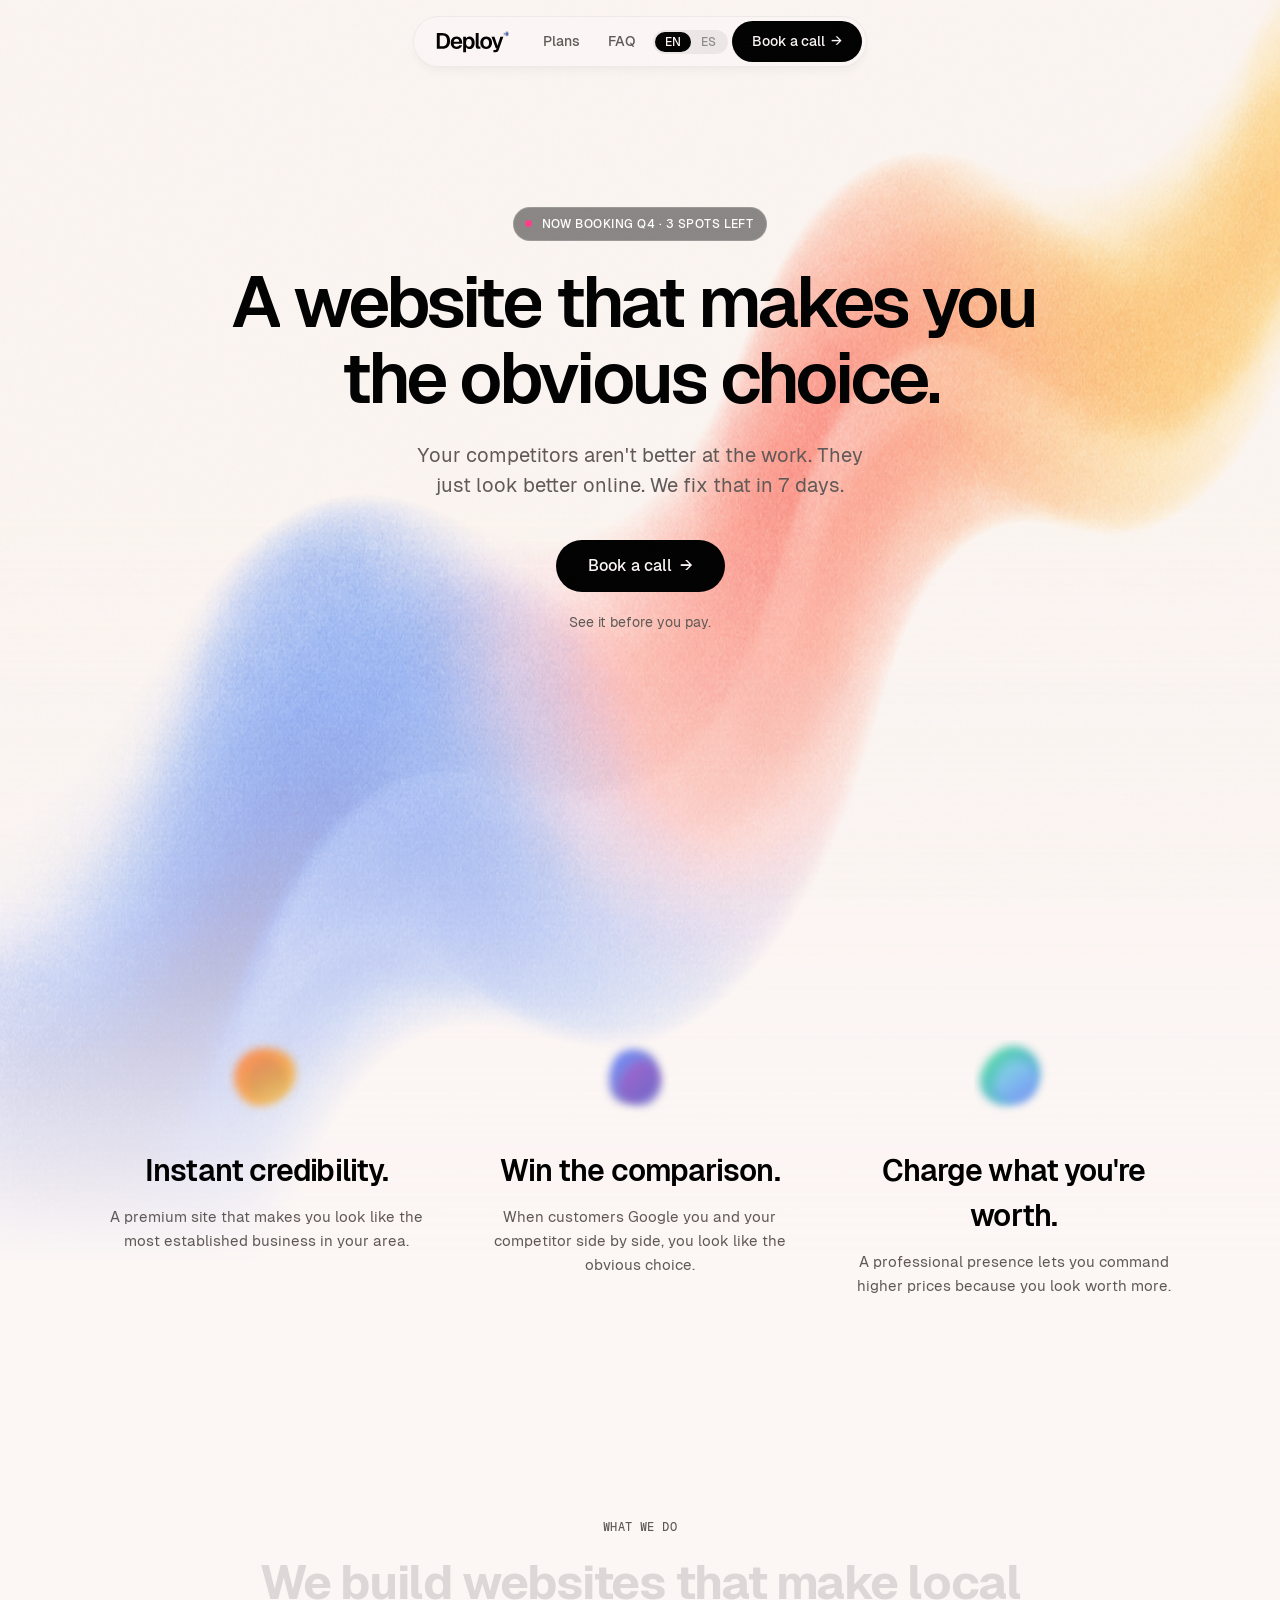
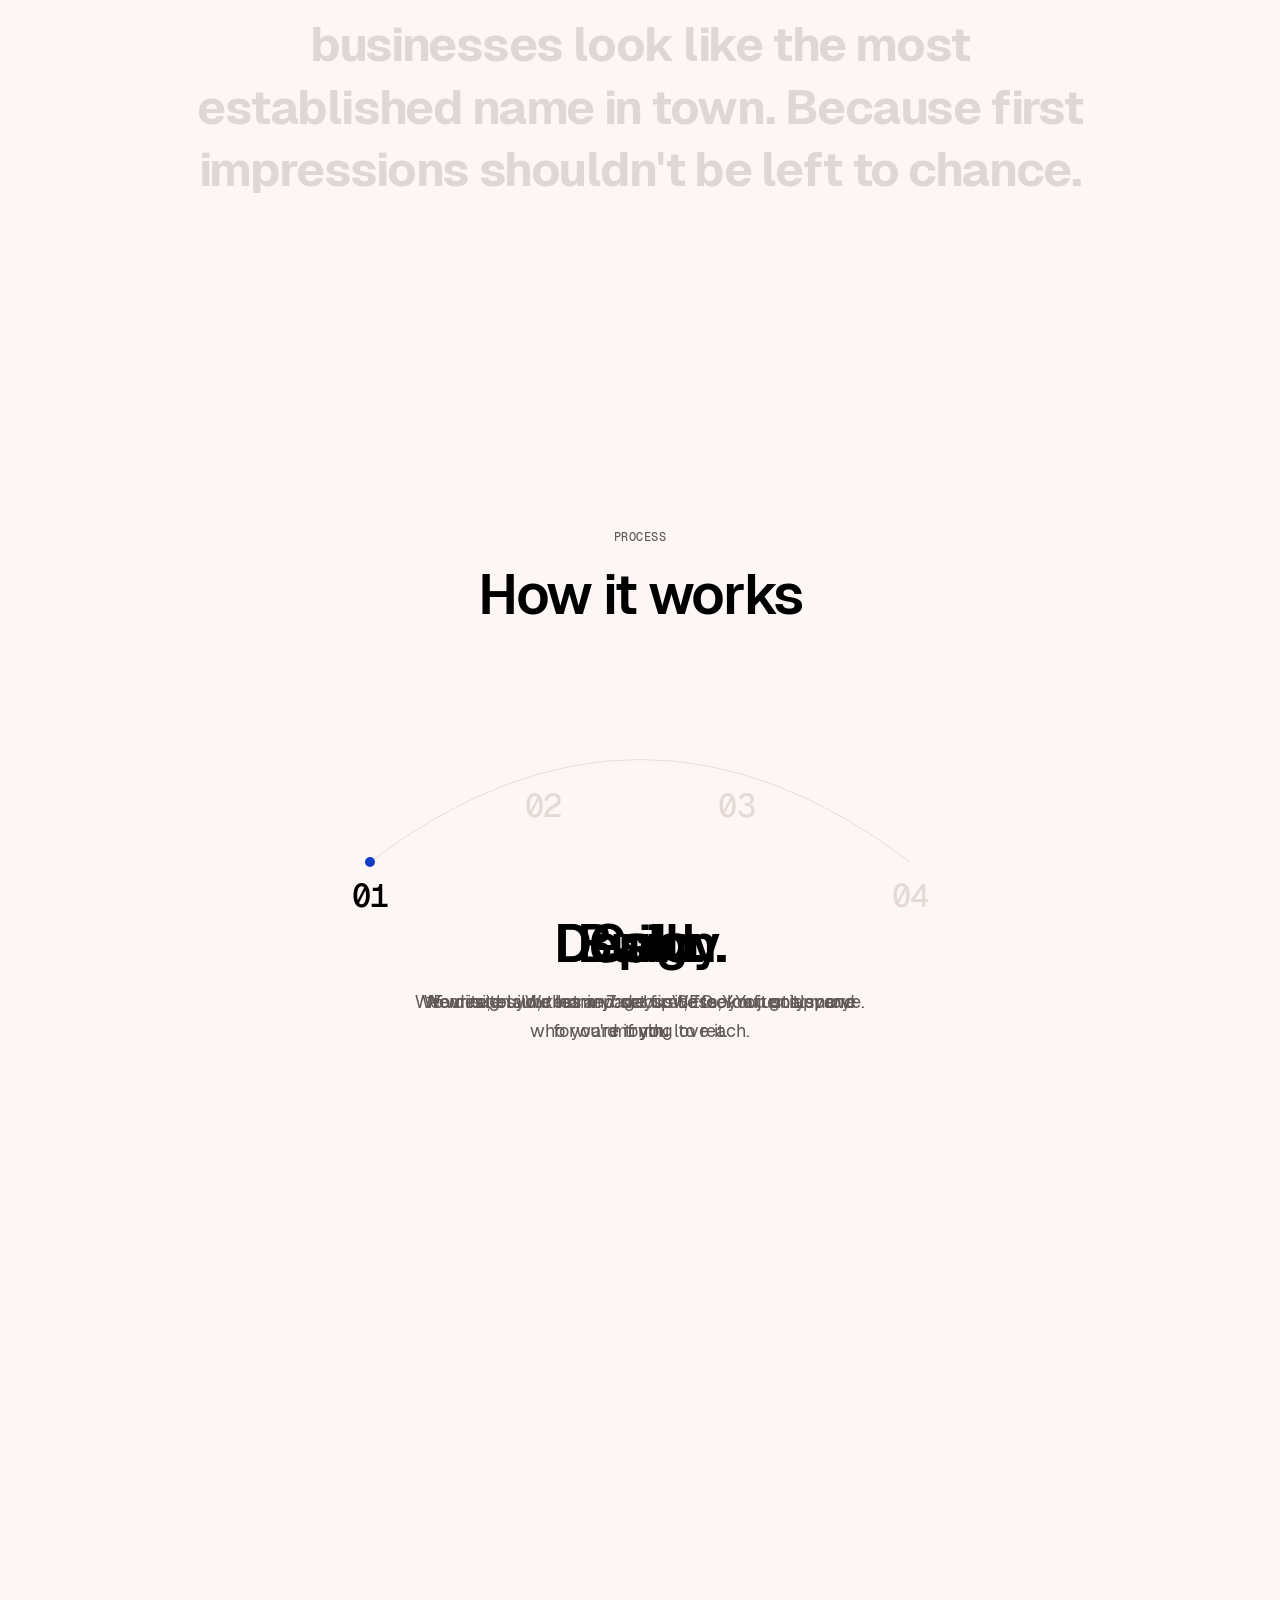
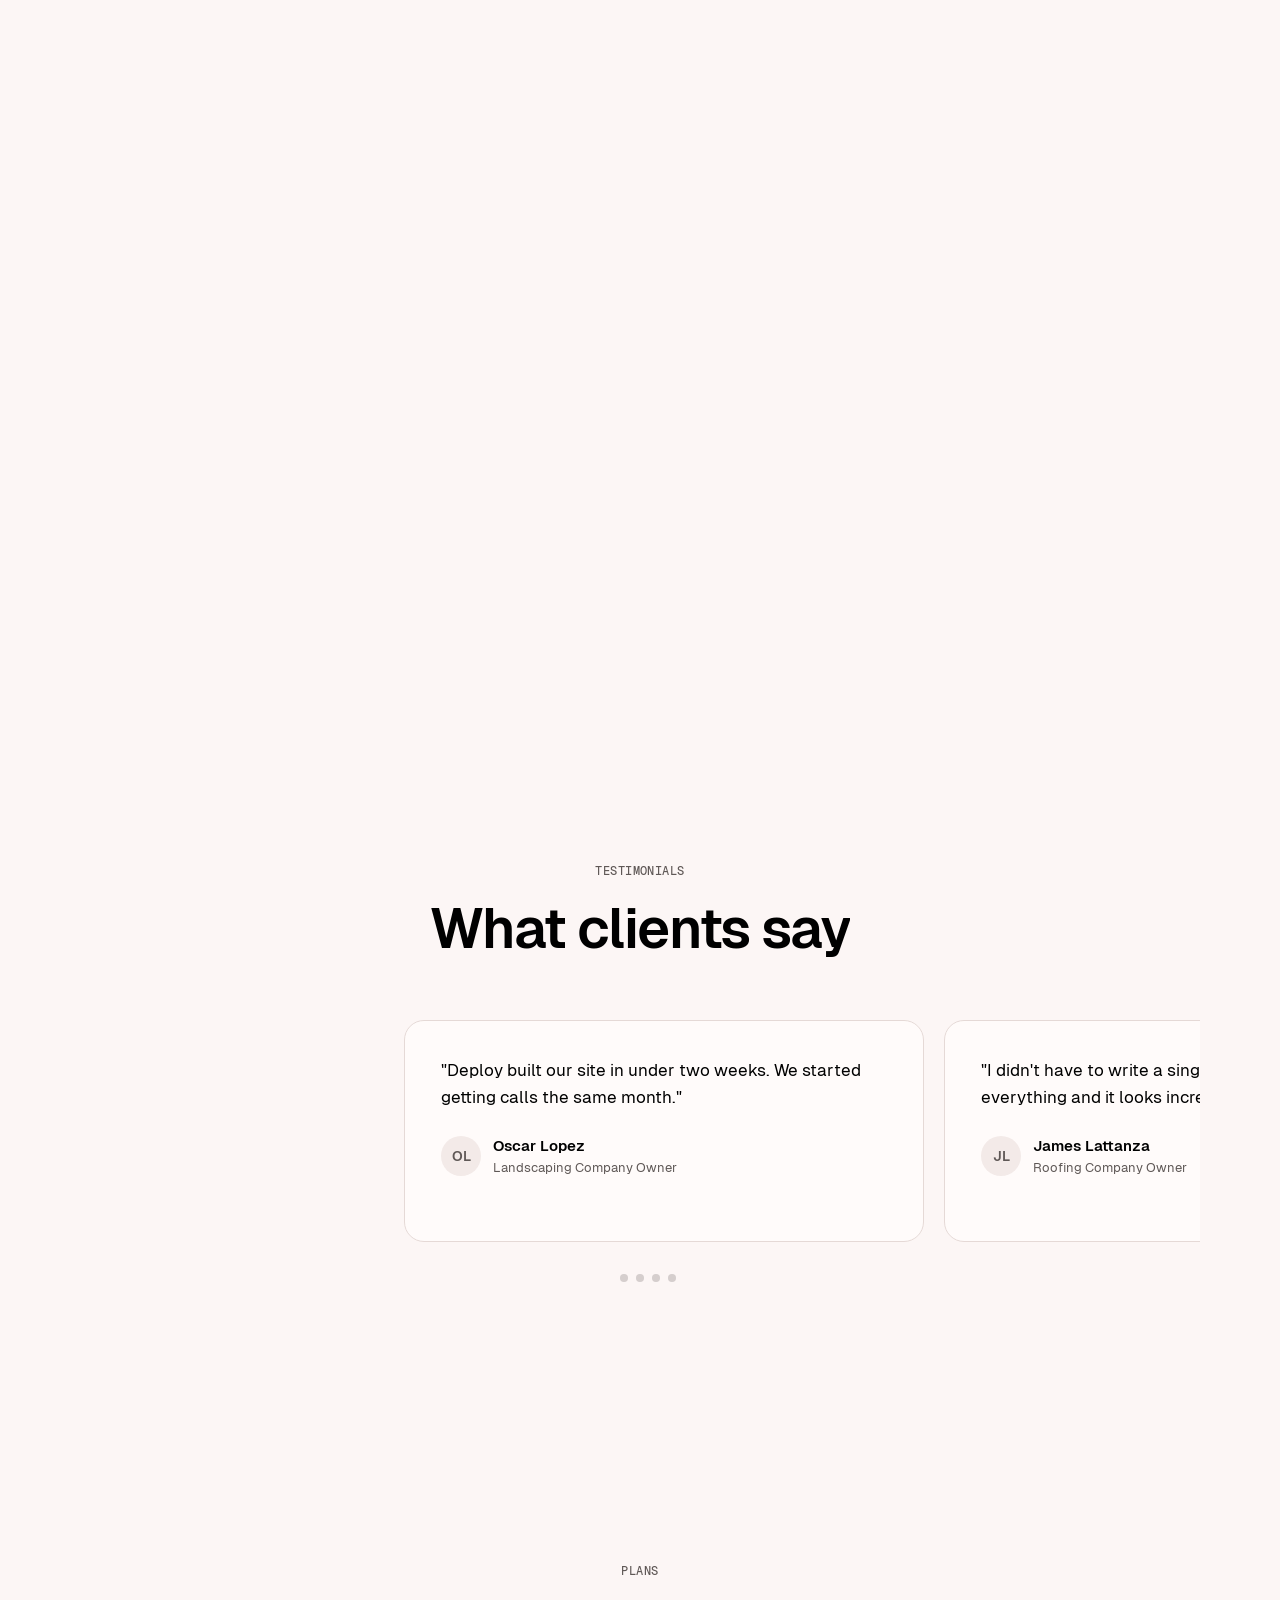
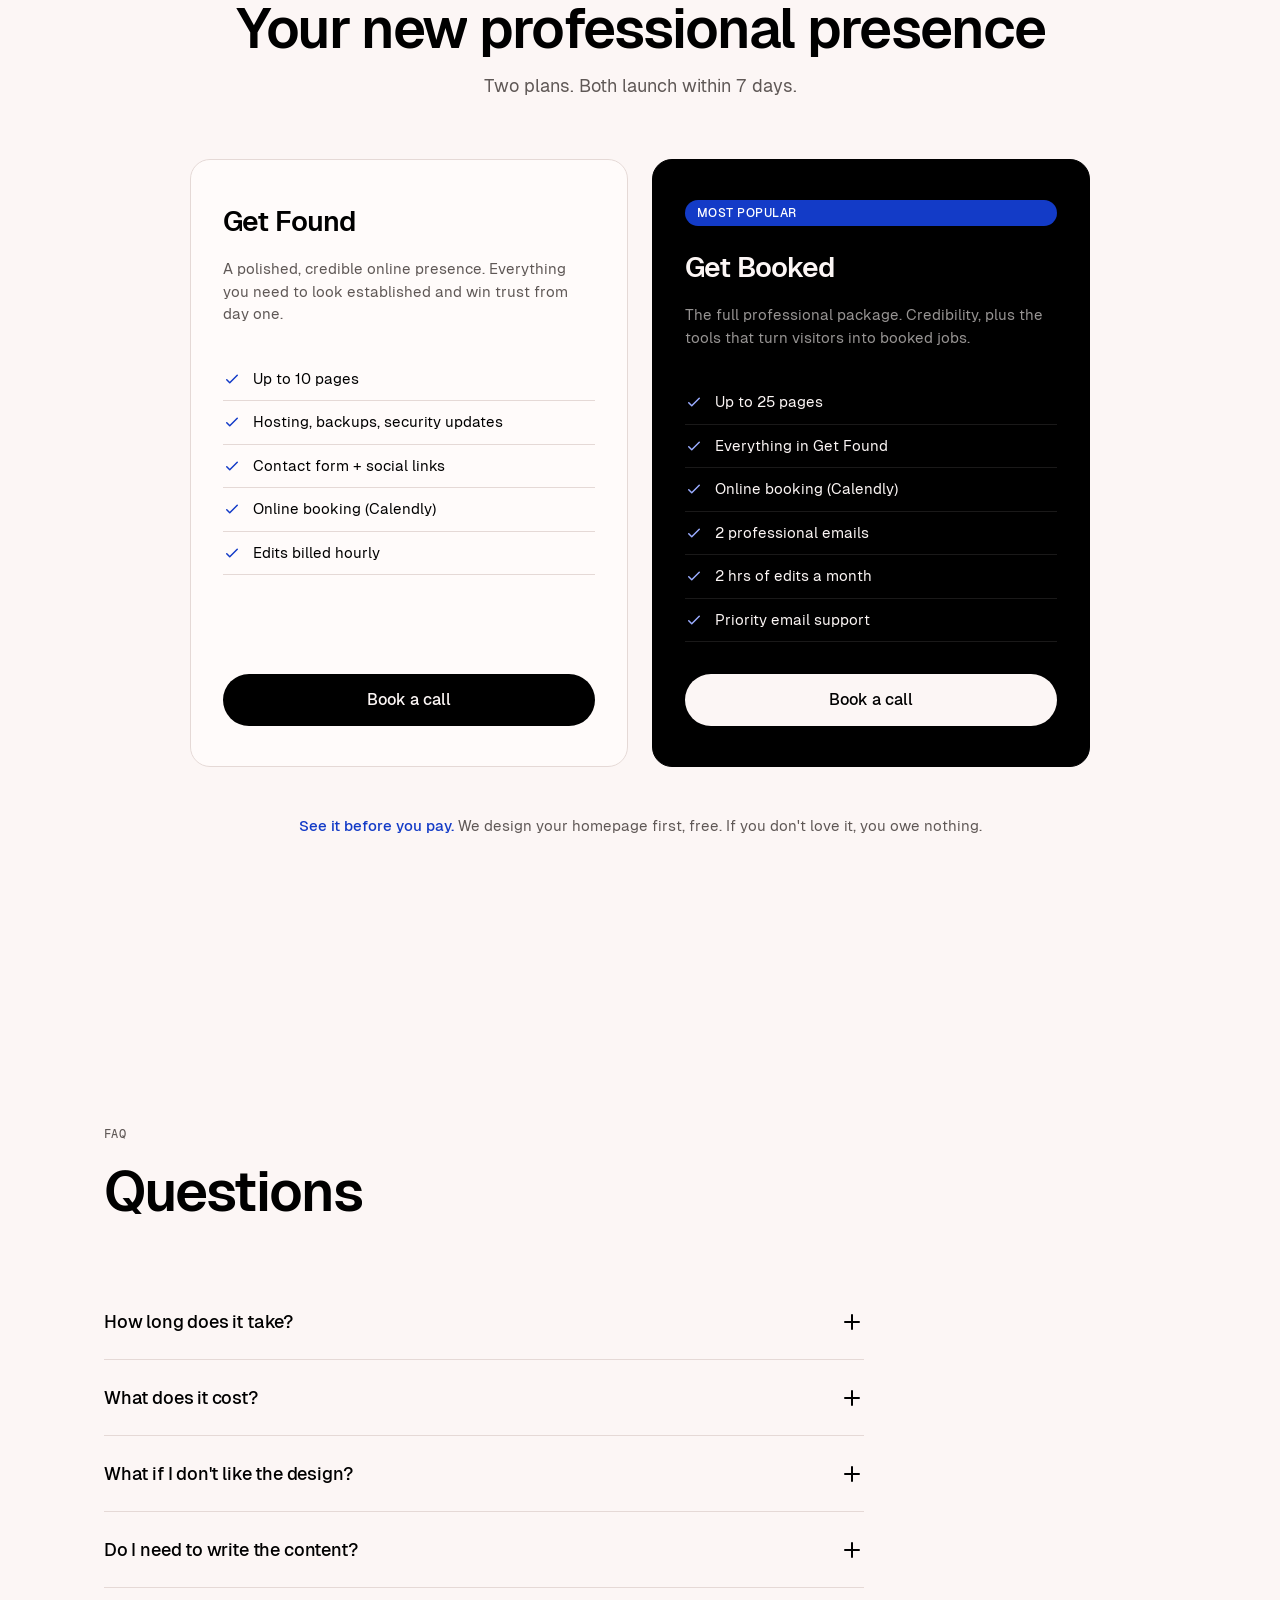
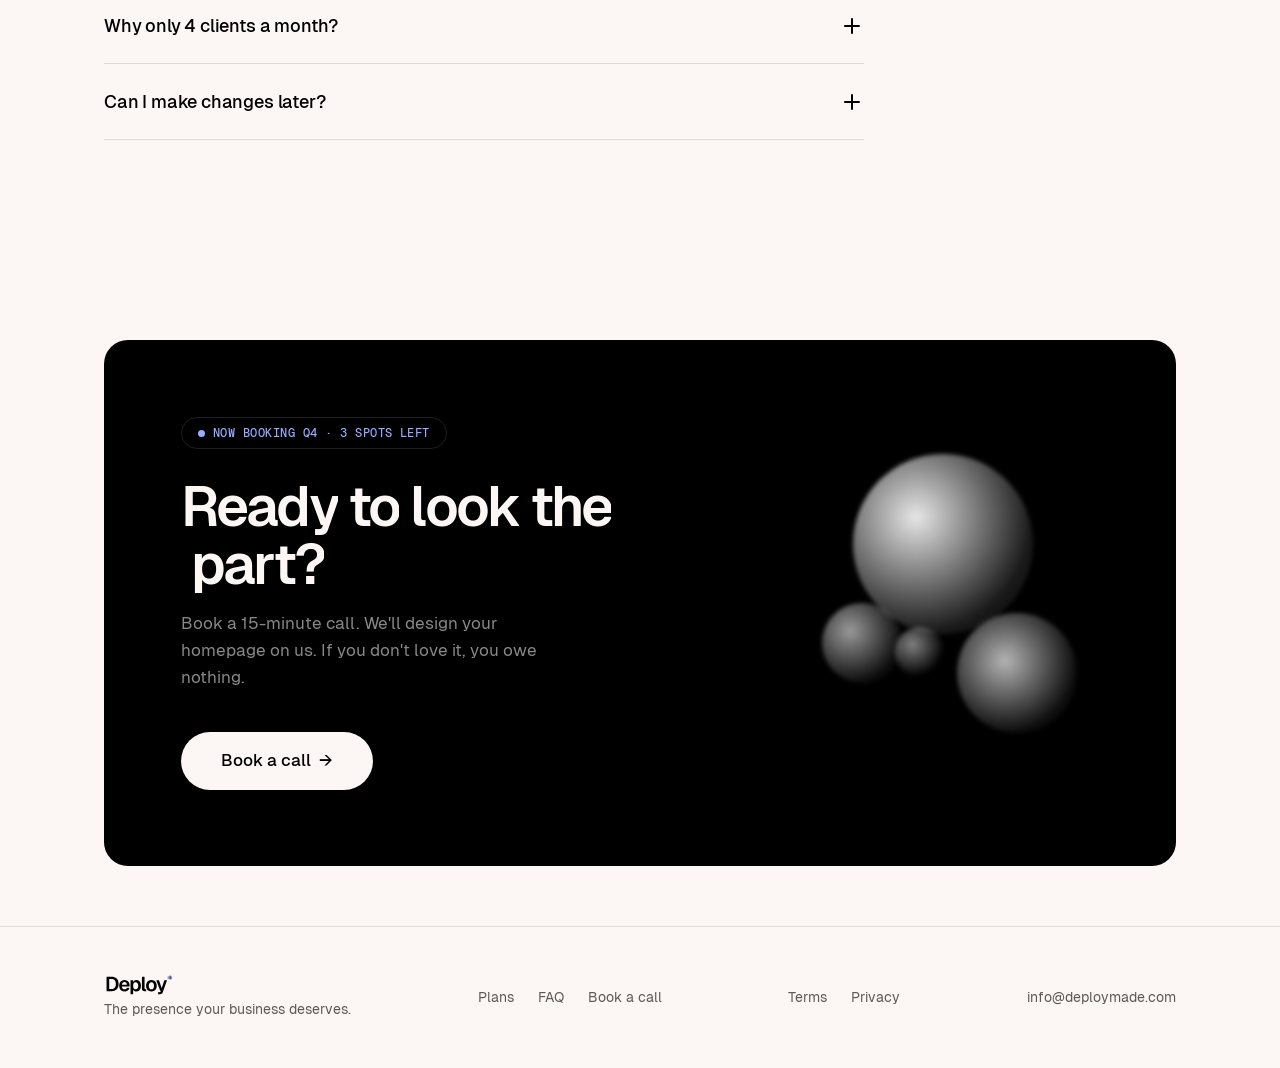
==== commit 886e68fc: "Fix hero text cut-off and scroll-reveal animation after language toggle Load lang.js before main.js " ====
--- a/index.html
+++ b/index.html
@@ -156,7 +156,7 @@
     <div class="container">
       <div class="hero-content">
         <p class="hero-badge" data-es-html="<span class='hero-badge-dot' aria-hidden='true'></span>Reservando Q4 &middot; 3 lugares disponibles"><span class="hero-badge-dot" aria-hidden="true"></span>Now booking Q4 &middot; 3 spots left</p>
-        <h1 class="display" data-es="Un sitio web que te hace la opción obvia.">A website that makes you the obvious choice.</h1>
+        <h1 class="display" data-es="Un sitio web que te posiciona como la mejor opción.">A website that makes you the obvious choice.</h1>
         <p class="subhead" data-es="Tu competencia no es mejor en el trabajo. Solo se ven mejor en internet. Lo arreglamos en 7 días.">Your competitors aren't better at the work. They just look better online. We fix that in 7 days.</p>
         <div class="hero-buttons">
           <a href="#book" class="btn-primary" data-es-html="Agenda una llamada <span class='arrow'>&rarr;</span>">Book a call <span class="arrow">&rarr;</span></a>
@@ -637,8 +637,8 @@
     </div>
   </footer>
 
+  <script src="js/lang.js"></script>
   <script src="js/main.js"></script>
-  <script src="js/lang.js"></script>
   <script>
     document.addEventListener('click', function(e) {
       var link = e.target.closest('a[href="#book"]');
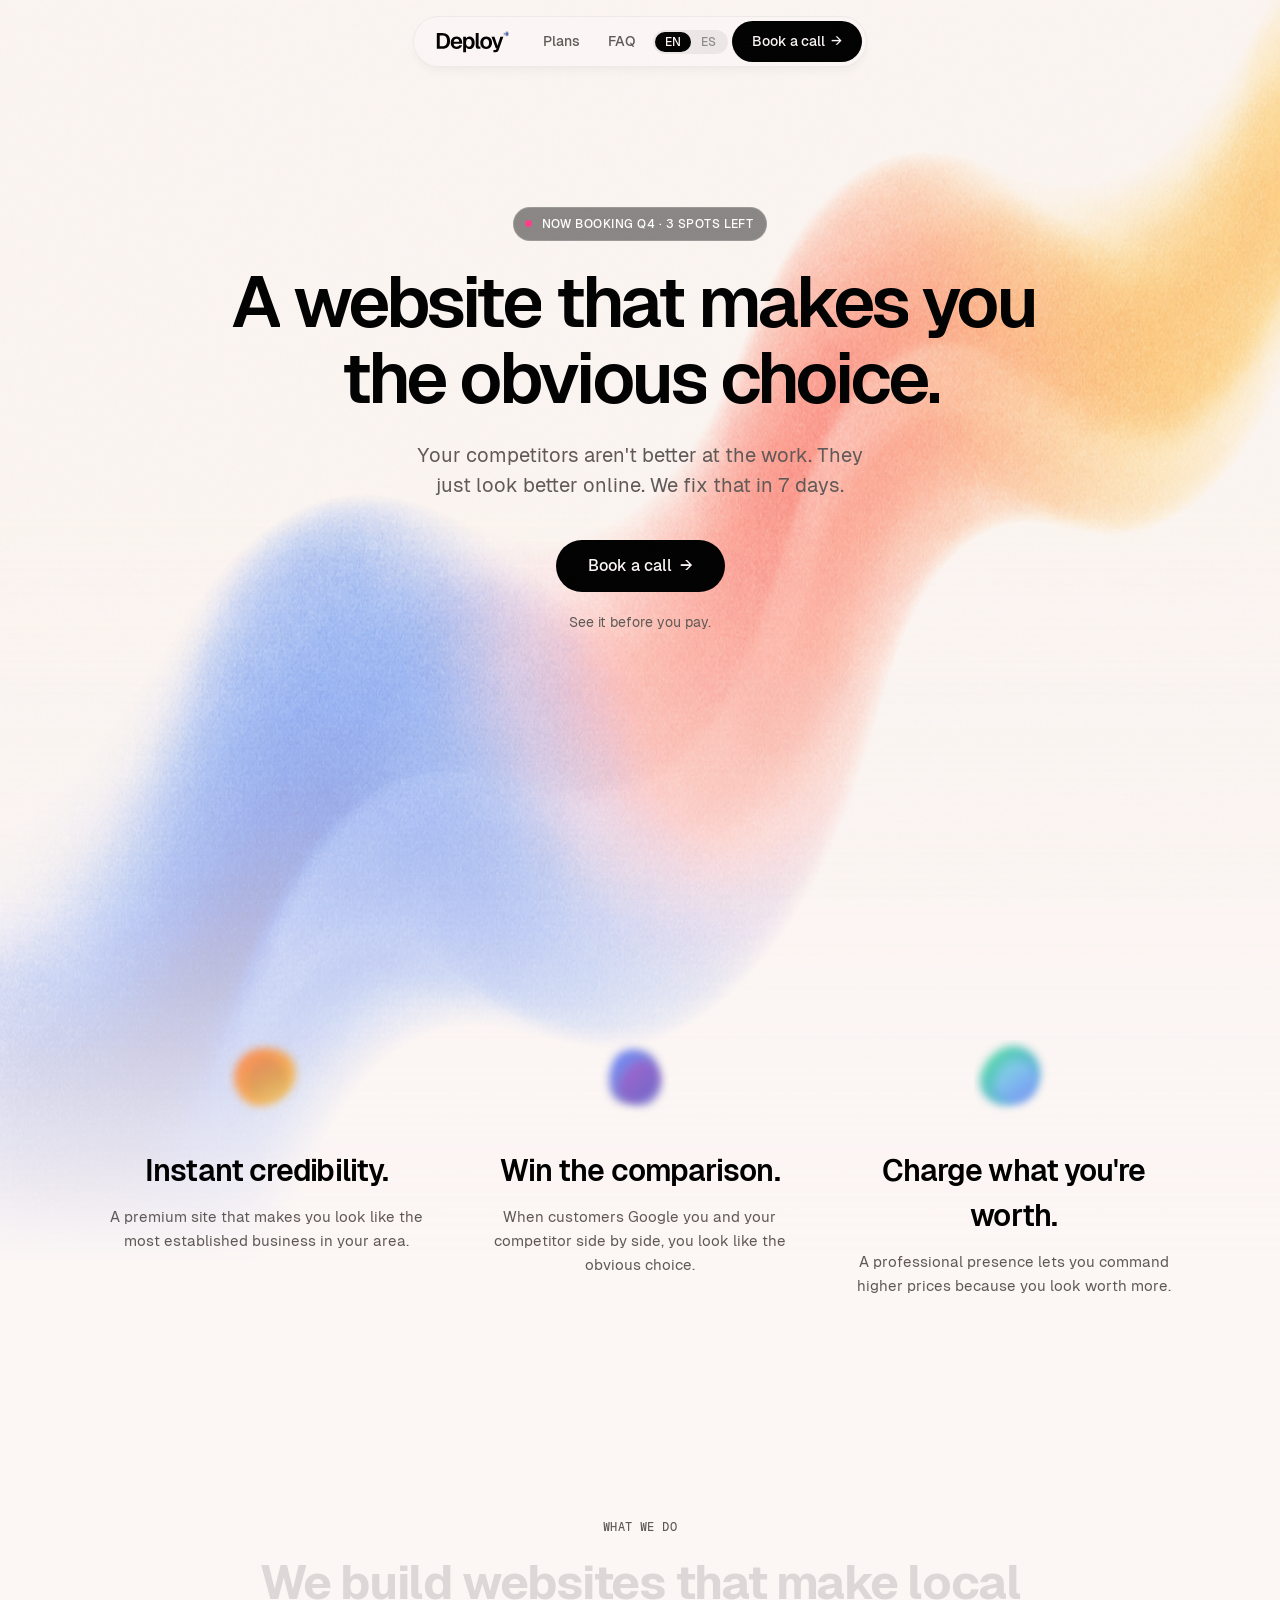
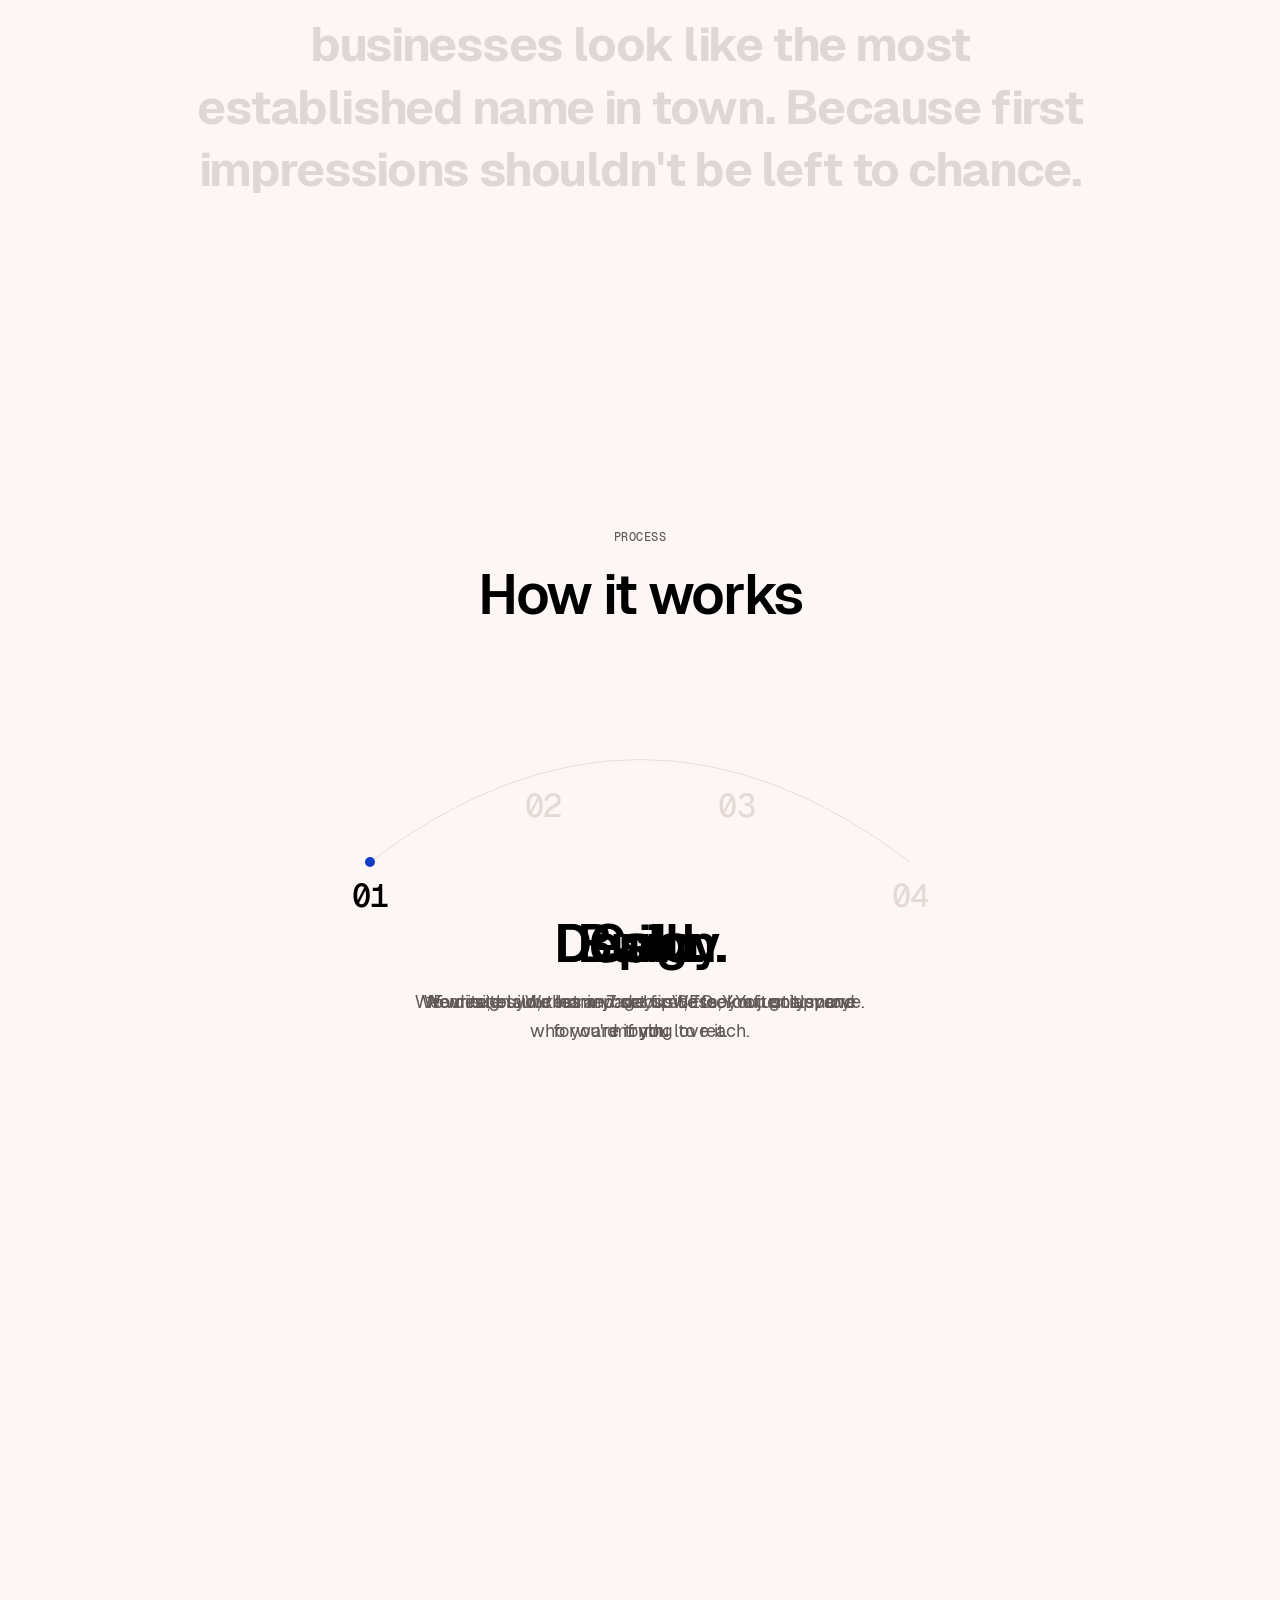
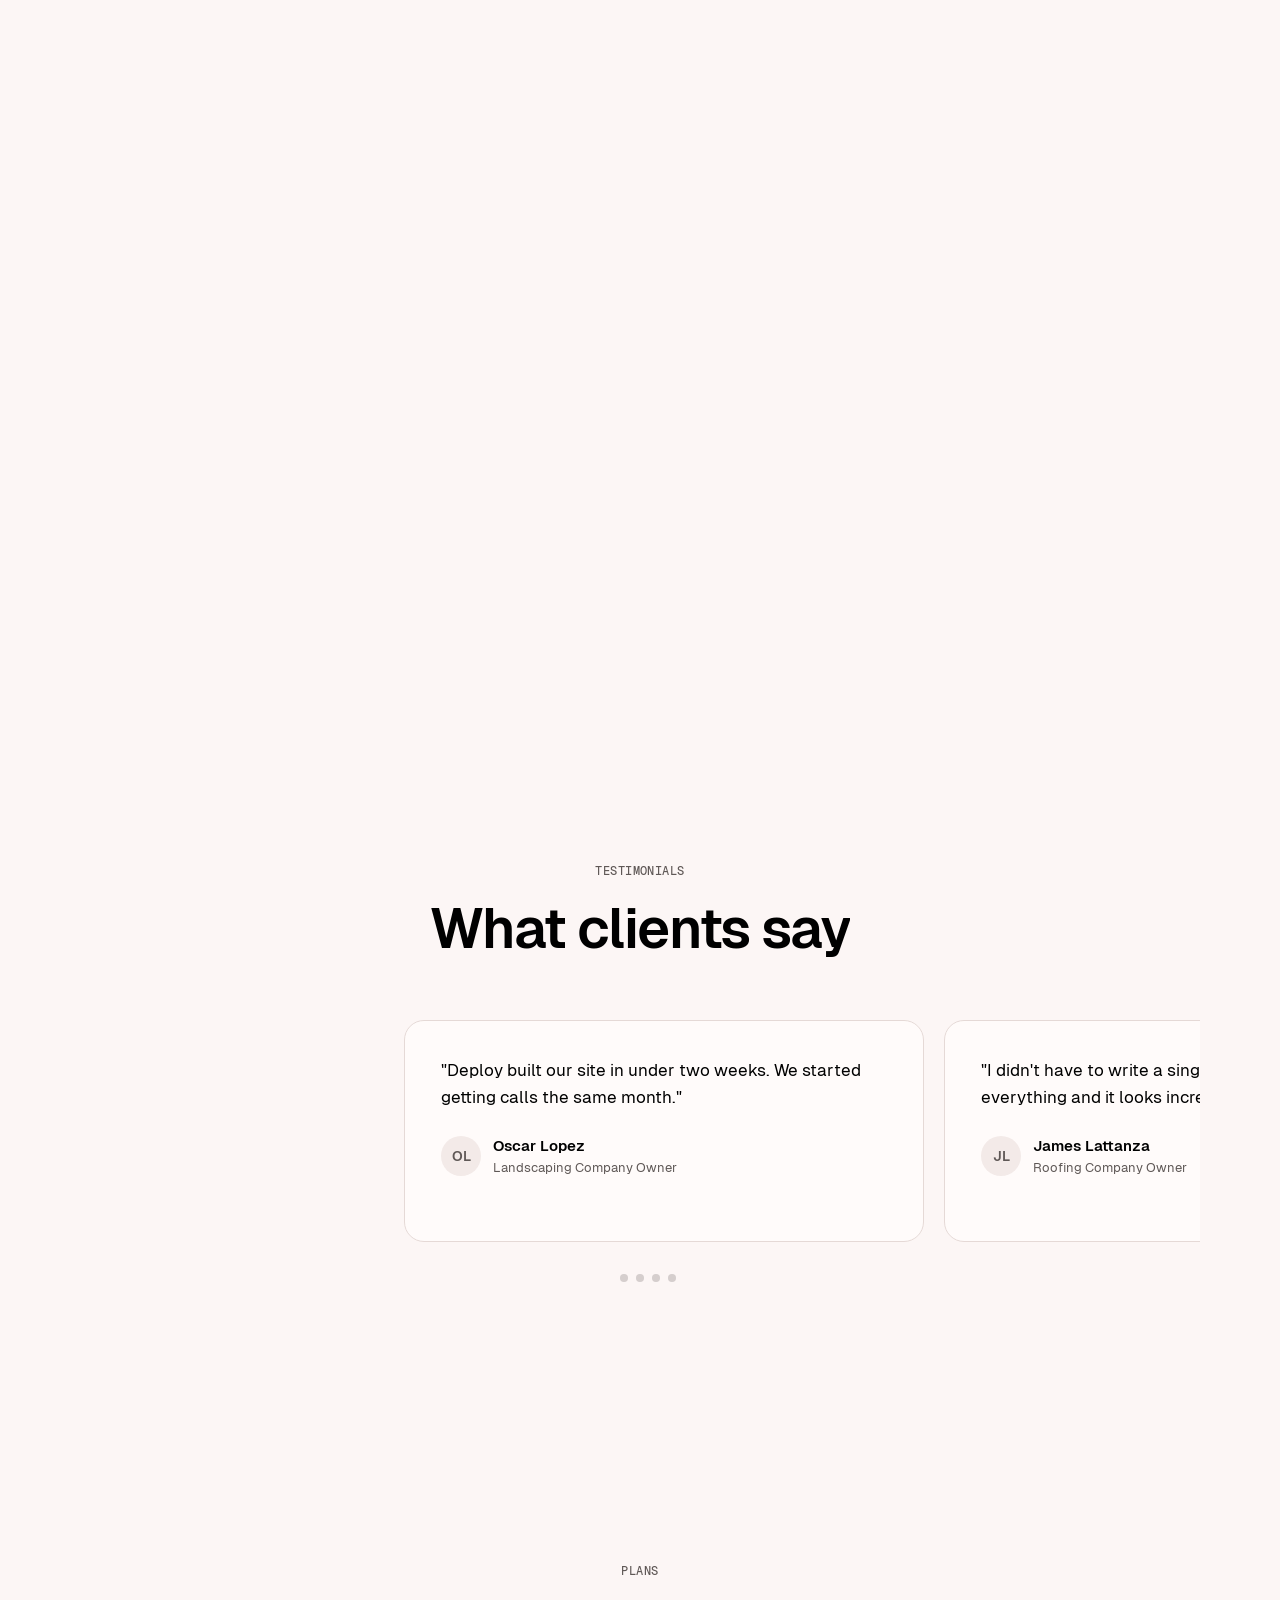
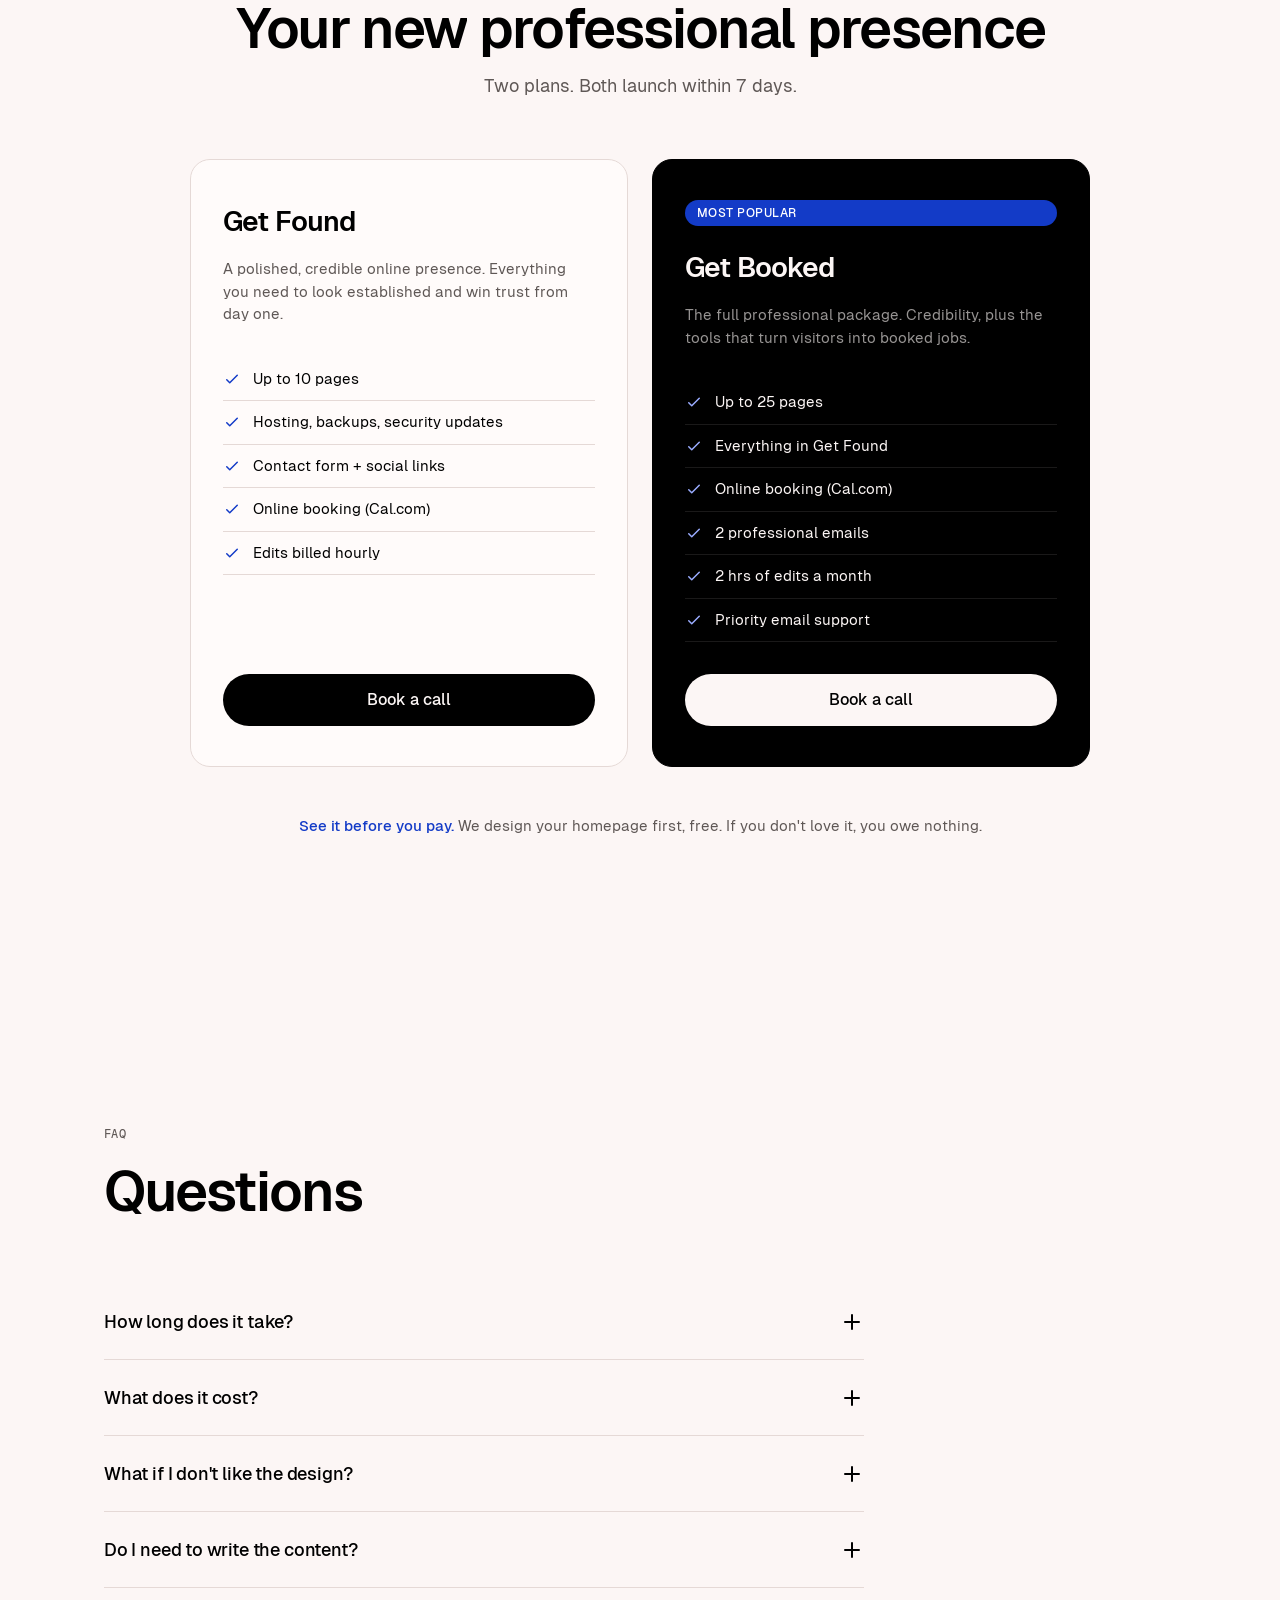
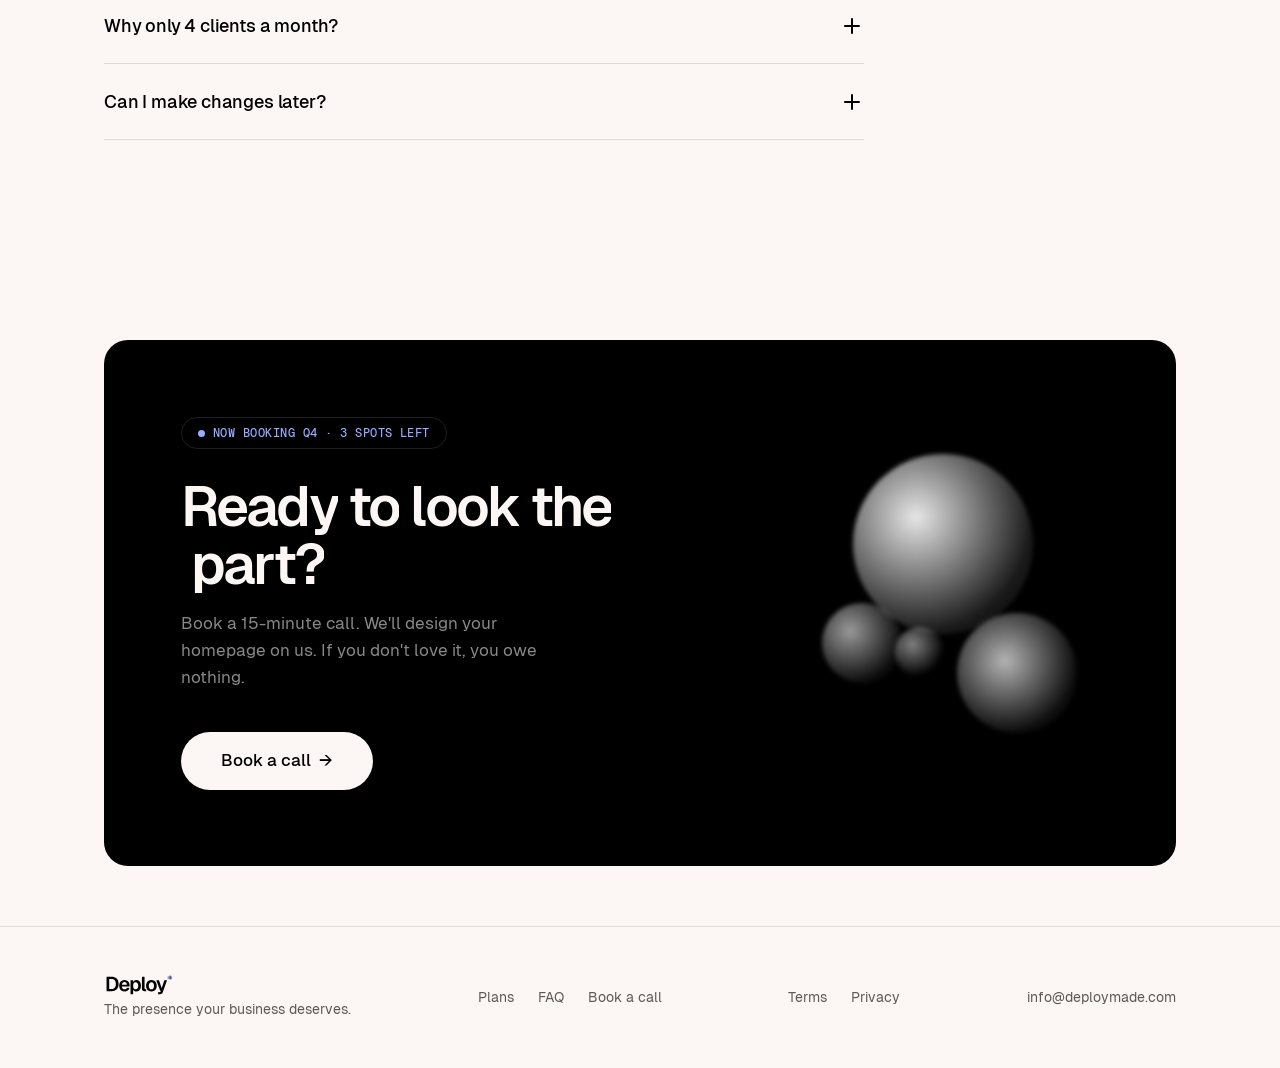
==== commit 5a41289e: "Replace Calendly with Cal.com across all pages - Homepage: swap Calendly embed for Cal.com modal, up" ====
--- a/index.html
+++ b/index.html
@@ -44,6 +44,24 @@
   <link rel="icon" type="image/x-icon" href="favicon.ico">
   <link rel="icon" type="image/png" sizes="32x32" href="favicon-32x32.png">
   <link rel="apple-touch-icon" sizes="180x180" href="apple-touch-icon.png">
+
+  <!-- Meta Pixel Code -->
+  <script>
+  !function(f,b,e,v,n,t,s)
+  {if(f.fbq)return;n=f.fbq=function(){n.callMethod?
+  n.callMethod.apply(n,arguments):n.queue.push(arguments)};
+  if(!f._fbq)f._fbq=n;n.push=n;n.loaded=!0;n.version='2.0';
+  n.queue=[];t=b.createElement(e);t.async=!0;
+  t.src=v;s=b.getElementsByTagName(e)[0];
+  s.parentNode.insertBefore(t,s)}(window, document,'script',
+  'https://connect.facebook.net/en_US/fbevents.js');
+  fbq('init', '1638788897998440');
+  fbq('track', 'PageView');
+  </script>
+  <noscript><img height="1" width="1" style="display:none"
+  src="https://www.facebook.com/tr?id=1638788897998440&ev=PageView&noscript=1"
+  /></noscript>
+  <!-- End Meta Pixel Code -->
 
   <!-- Fonts: Geist from Vercel CDN -->
   <style>
@@ -103,9 +121,12 @@
 
   <link rel="stylesheet" href="css/styles.css">
 
-  <!-- Calendly popup widget -->
-  <link href="https://assets.calendly.com/assets/external/widget.css" rel="stylesheet">
-  <script src="https://assets.calendly.com/assets/external/widget.js" type="text/javascript" async></script>
+  <!-- Cal.com embed -->
+  <script type="text/javascript">
+  (function (C, A, L) { let p = function (a, ar) { a.q.push(ar); }; let d = C.document; C.Cal = C.Cal || function () { let cal = C.Cal; let ar = arguments; if (!cal.loaded) { cal.ns = {}; cal.q = cal.q || []; d.head.appendChild(d.createElement("script")).src = A; cal.loaded = true; } if (ar[0] === L) { const api = function () { p(api, arguments); }; const namespace = ar[1]; api.q = api.q || []; if(typeof namespace === "string"){cal.ns[namespace] = cal.ns[namespace] || api;p(cal.ns[namespace], ar);p(cal, ["initNamespace", namespace]);} else p(cal, ar); return;} p(cal, ar); }; })(window, "https://app.cal.com/embed/embed.js", "init");
+  Cal("init", {origin:"https://cal.com"});
+  Cal("ui", {"styles":{"branding":{"brandColor":"#000000"}},"hideEventTypeDetails":false,"layout":"month_view"});
+  </script>
 </head>
 <body>
 
@@ -467,7 +488,7 @@
             </li>
             <li>
               <svg class="check" viewBox="0 0 24 24" fill="none"><path d="M5 13l4 4L19 7" stroke="#133BC7" stroke-width="2" stroke-linecap="round" stroke-linejoin="round"/></svg>
-              <span data-es="Reservas en línea (Calendly)">Online booking (Calendly)</span>
+              <span data-es="Reservas en línea (Cal.com)">Online booking (Cal.com)</span>
             </li>
             <li>
               <svg class="check" viewBox="0 0 24 24" fill="none"><path d="M5 13l4 4L19 7" stroke="#133BC7" stroke-width="2" stroke-linecap="round" stroke-linejoin="round"/></svg>
@@ -493,7 +514,7 @@
             </li>
             <li>
               <svg class="check" viewBox="0 0 24 24" fill="none"><path d="M5 13l4 4L19 7" stroke="#9AACFF" stroke-width="2" stroke-linecap="round" stroke-linejoin="round"/></svg>
-              <span data-es="Reservas en línea (Calendly)">Online booking (Calendly)</span>
+              <span data-es="Reservas en línea (Cal.com)">Online booking (Cal.com)</span>
             </li>
             <li>
               <svg class="check" viewBox="0 0 24 24" fill="none"><path d="M5 13l4 4L19 7" stroke="#9AACFF" stroke-width="2" stroke-linecap="round" stroke-linejoin="round"/></svg>
@@ -642,9 +663,9 @@
   <script>
     document.addEventListener('click', function(e) {
       var link = e.target.closest('a[href="#book"]');
-      if (link && typeof Calendly !== 'undefined') {
+      if (link && typeof Cal !== 'undefined') {
         e.preventDefault();
-        Calendly.initPopupWidget({ url: 'https://calendly.com/deploymade-info/30min' });
+        Cal("modal", {calLink: "deploy-made-yum9t6/discovery-call"});
       }
     });
   </script>
